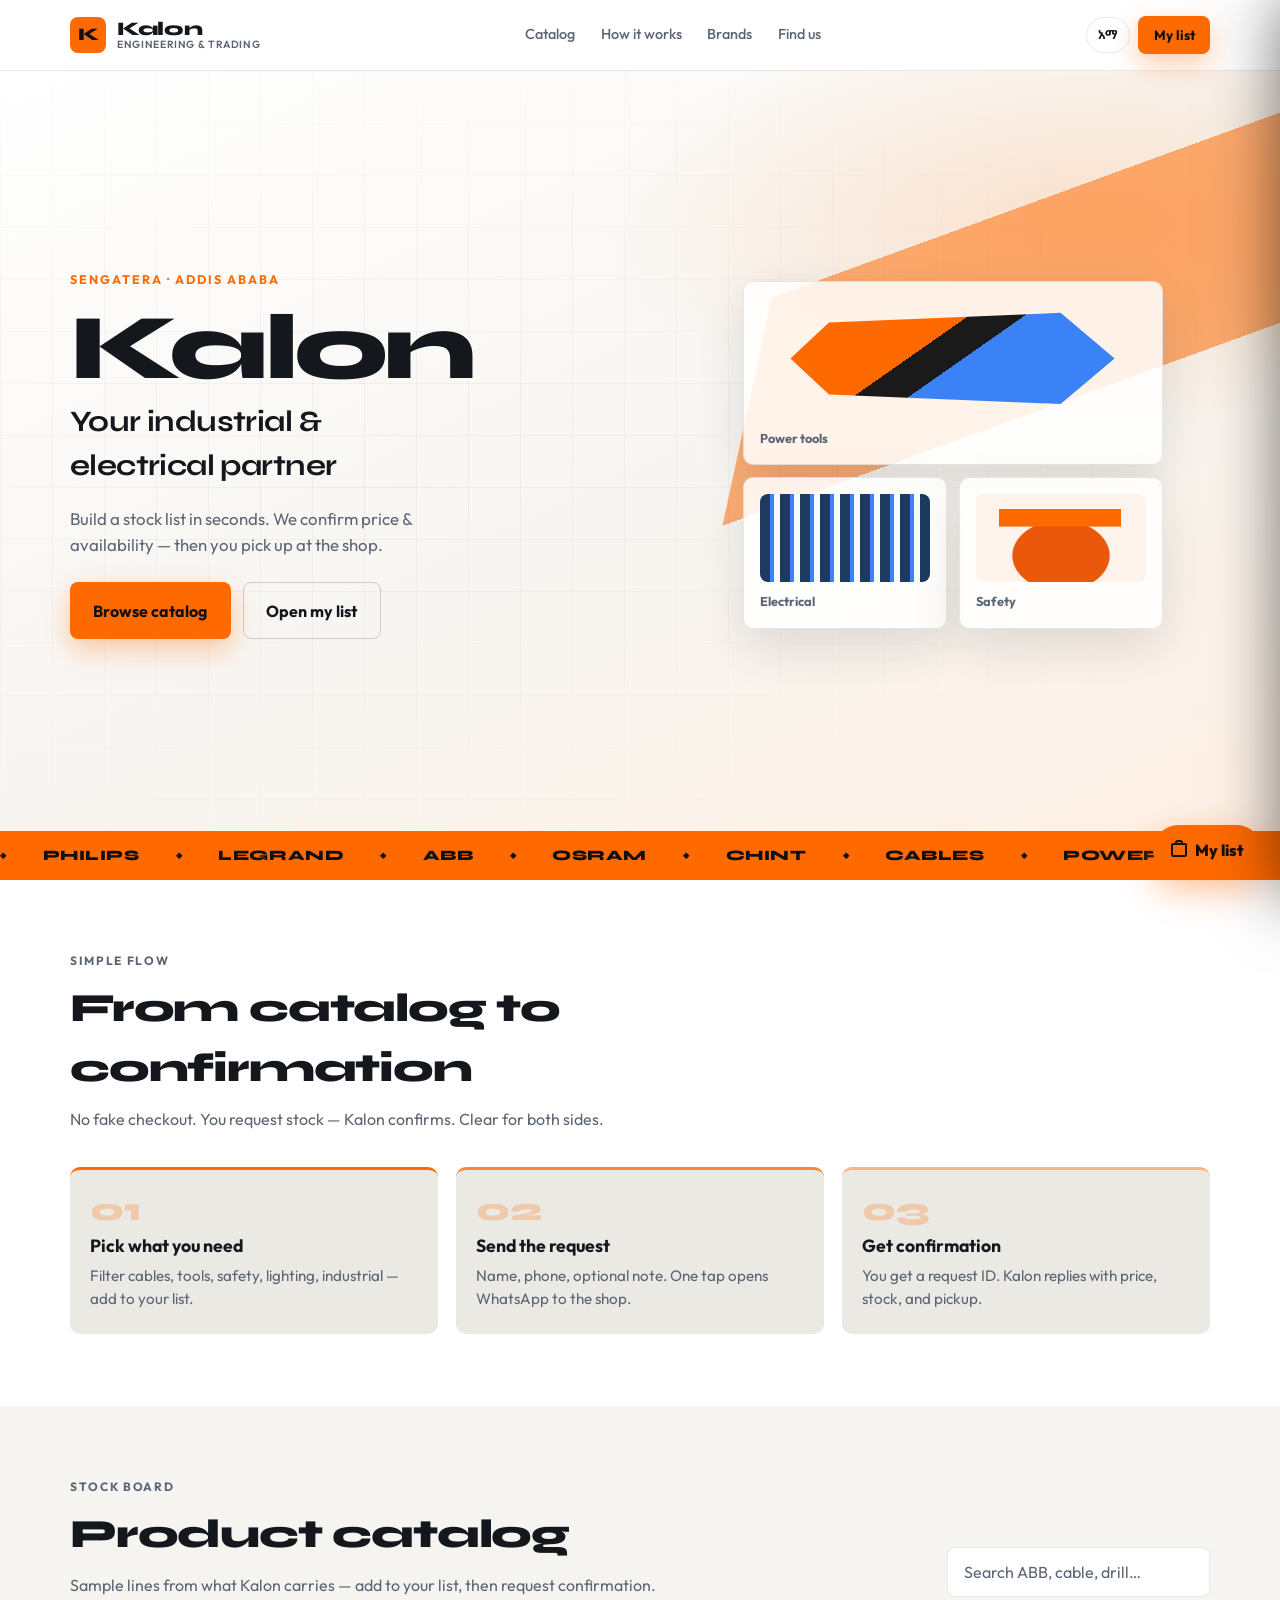
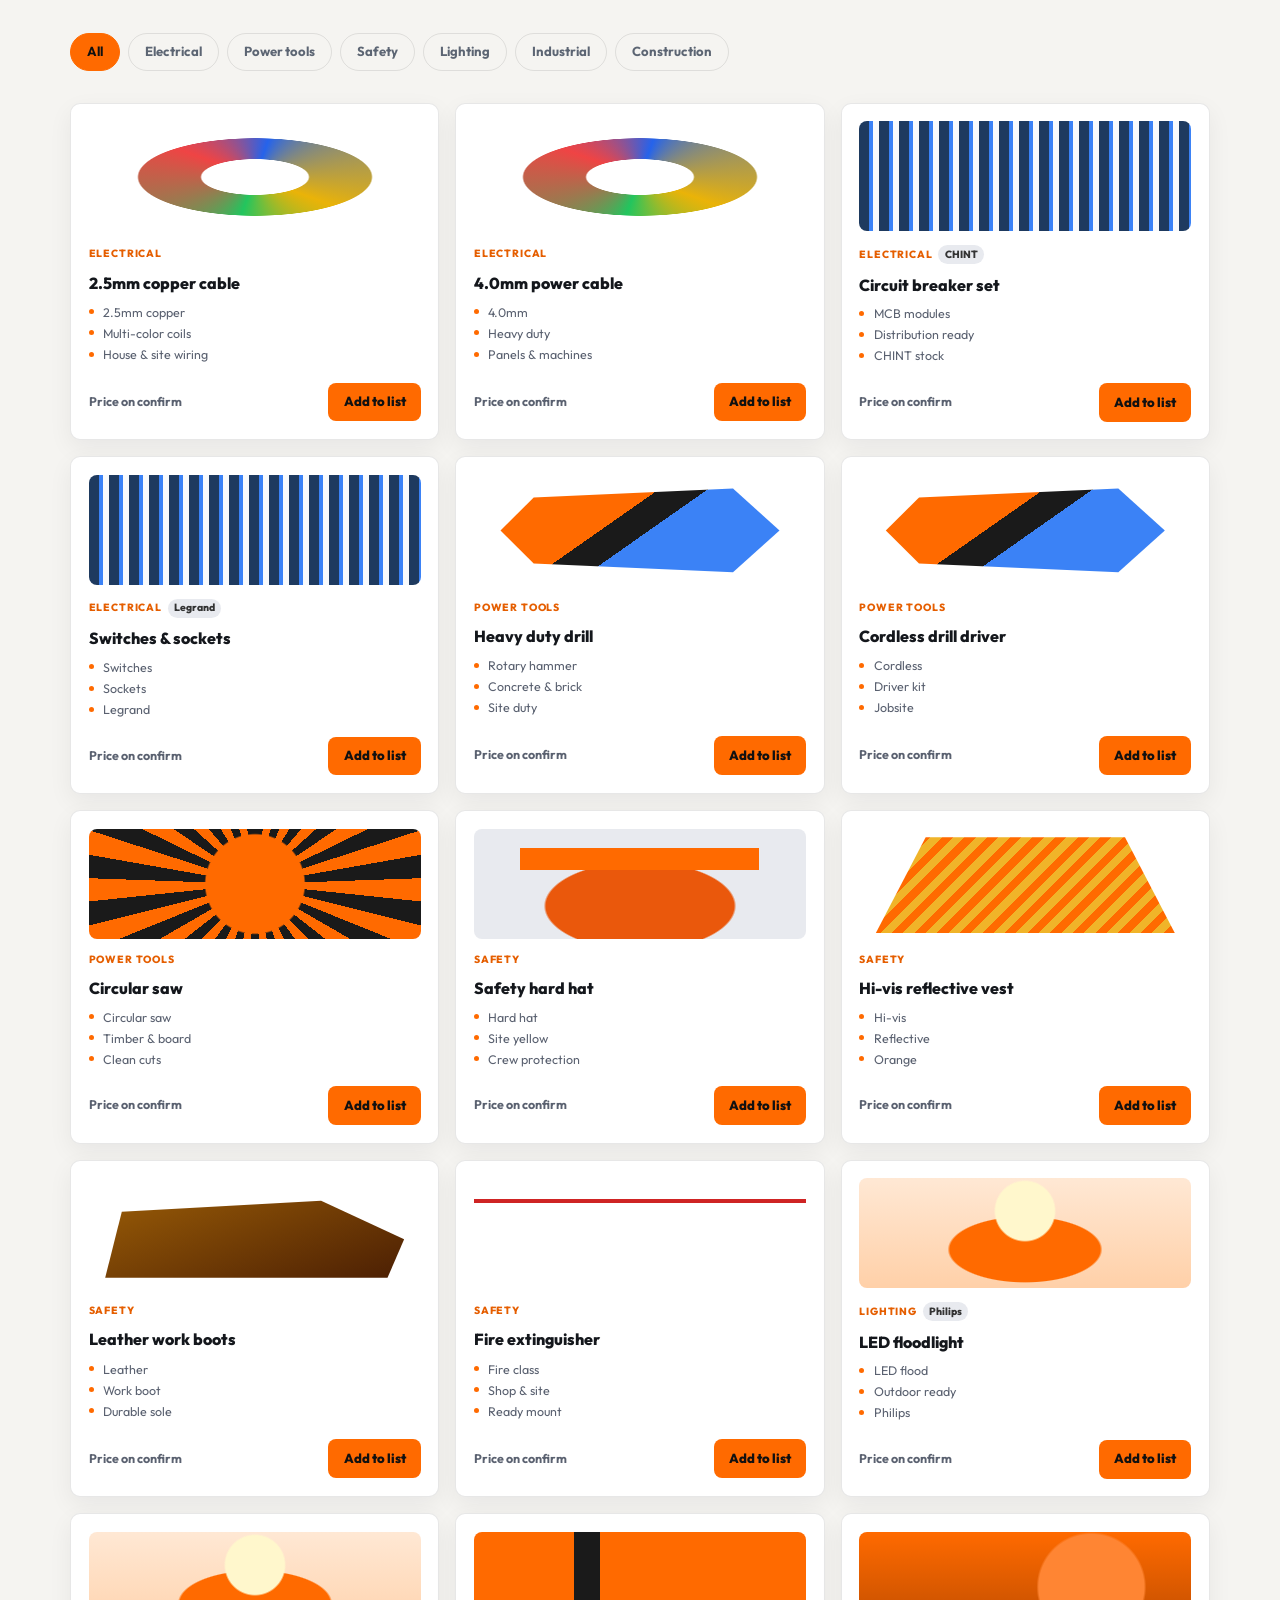
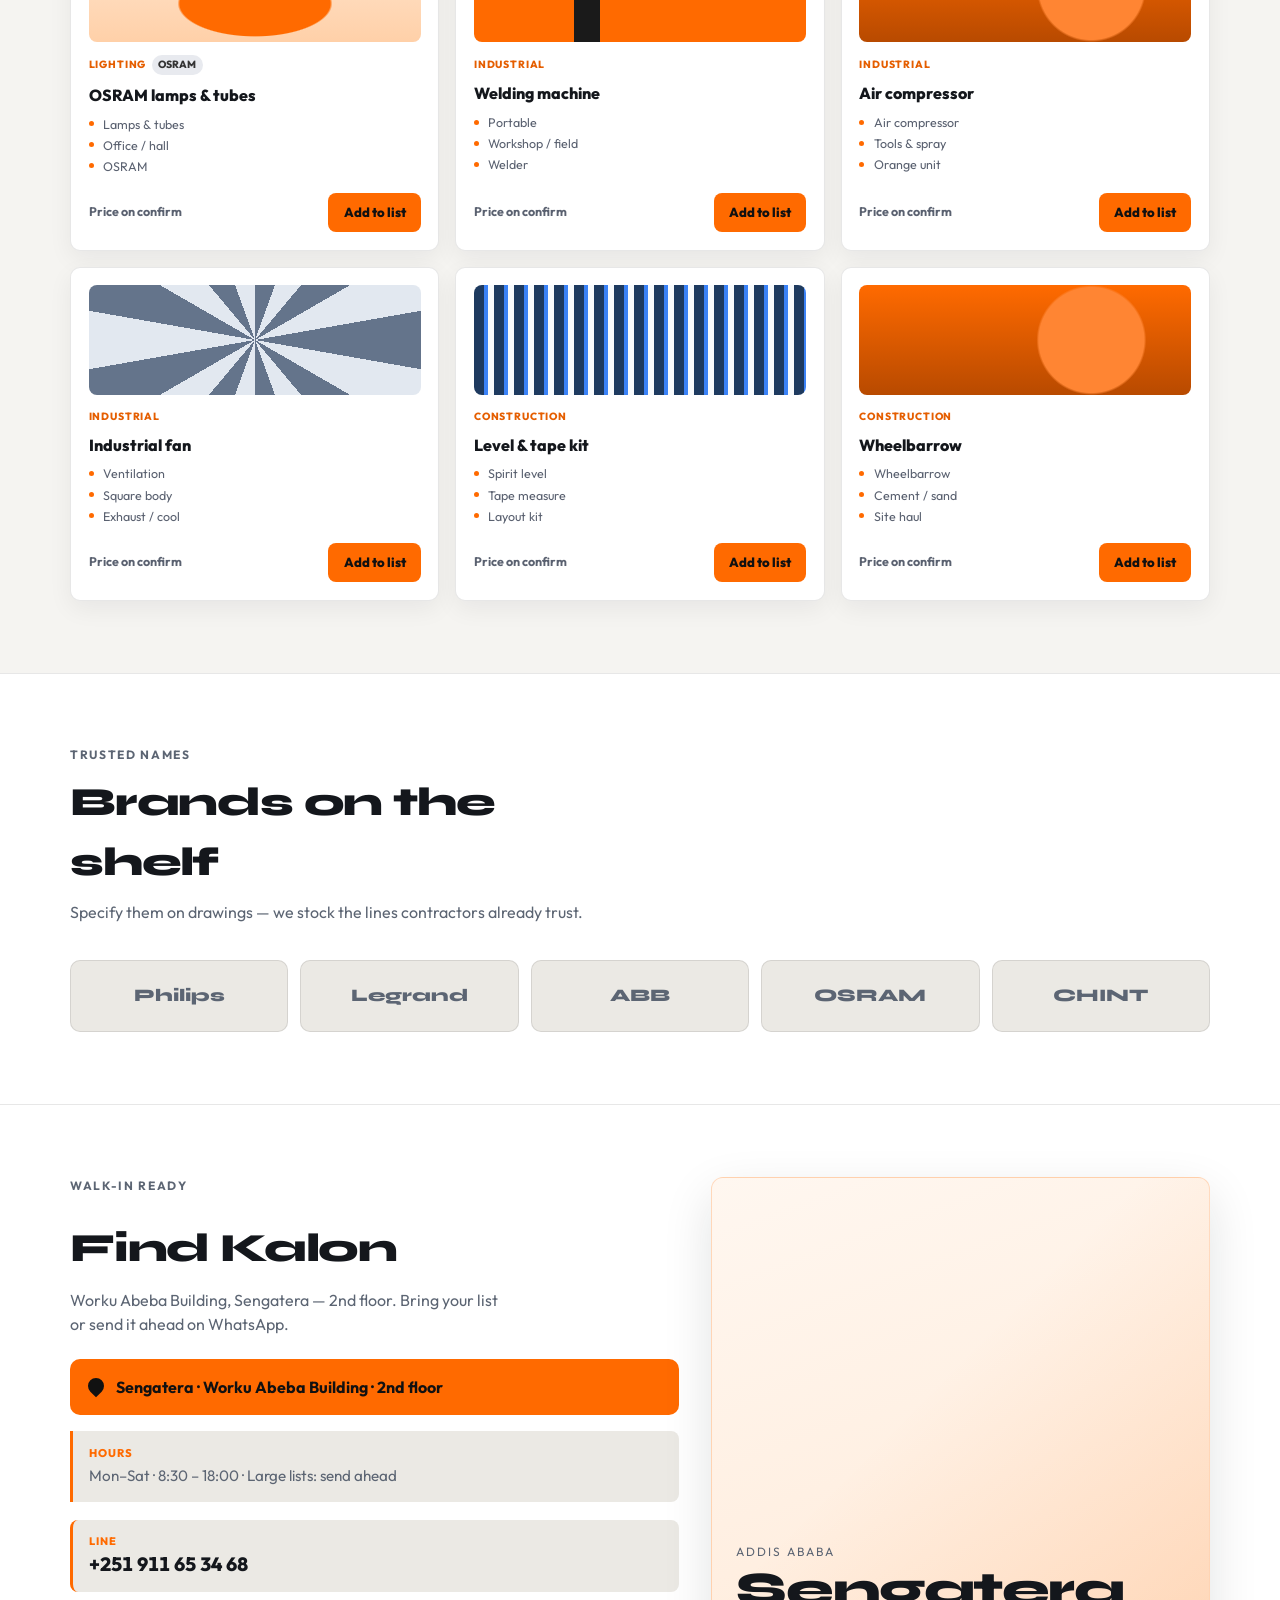
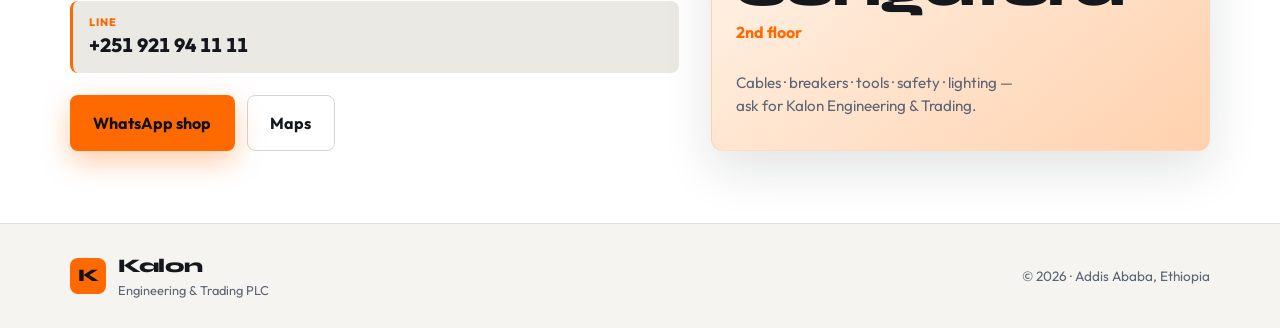
==== index.html @ 69e4e20e "first commit" ====
<!DOCTYPE html>
<html lang="en">
<head>
  <meta charset="UTF-8" />
  <meta name="viewport" content="width=device-width, initial-scale=1, viewport-fit=cover" />
  <title>Kalon — Industrial &amp; Electrical Partner · Addis Ababa</title>
  <meta name="description" content="Kalon Engineering & Trading PLC — request stock for cables, power tools, safety gear, lighting and industrial equipment. Sengatera, Addis Ababa." />
  <link rel="preconnect" href="https://fonts.googleapis.com" />
  <link rel="preconnect" href="https://fonts.gstatic.com" crossorigin />
  <link href="https://fonts.googleapis.com/css2?family=Noto+Sans+Ethiopic:wght@400;600;700&family=Outfit:wght@400;500;600;700;800&family=Syne:wght@700;800&display=swap" rel="stylesheet" />
  <link rel="stylesheet" href="css/styles.css" />
</head>
<body>
  <a class="skip" href="#main">Skip to content</a>

  <header class="site-header">
    <div class="shell header-inner">
      <a class="logo" href="#top">
        <span class="logo-mark">K</span>
        <span class="logo-text">
          <span class="logo-kalon" data-i18n="brandName">Kalon</span>
          <span class="logo-sub" data-i18n="logoSub">Engineering &amp; Trading</span>
        </span>
      </a>

      <nav class="nav-desktop" aria-label="Primary">
        <a href="#catalog" data-i18n="navCatalog">Catalog</a>
        <a href="#how" data-i18n="navHow">How it works</a>
        <a href="#brands" data-i18n="navBrands">Brands</a>
        <a href="#visit" data-i18n="navVisit">Find us</a>
      </nav>

      <div class="header-actions">
        <button type="button" class="lang-toggle" id="langToggle" aria-label="Switch language">
          <span data-lang-label>አማ</span>
        </button>
        <button type="button" class="btn btn-orange btn-sm" id="cartOpen" aria-controls="orderDrawer" aria-expanded="false">
          <span data-i18n="navList">My list</span>
          <span class="cart-badge" id="cartBadge" hidden>0</span>
        </button>
        <button type="button" class="menu-btn" id="menuBtn" aria-expanded="false" aria-controls="mobileNav" aria-label="Menu">
          <span></span><span></span>
        </button>
      </div>
    </div>

    <nav class="nav-mobile" id="mobileNav" hidden>
      <a href="#catalog" data-i18n="navCatalog">Catalog</a>
      <a href="#how" data-i18n="navHow">How it works</a>
      <a href="#brands" data-i18n="navBrands">Brands</a>
      <a href="#visit" data-i18n="navVisit">Find us</a>
      <button type="button" class="btn btn-orange" id="cartOpenMobile" data-i18n="navList">My list</button>
      <a class="btn btn-ghost" href="tel:+251911653468" data-i18n="navCall">Call shop</a>
    </nav>
  </header>

  <main id="main">
    <!-- HERO -->
    <section class="hero" id="top">
      <div class="hero-slash" aria-hidden="true"></div>
      <div class="hero-grid" aria-hidden="true"></div>

      <div class="shell hero-layout">
        <div class="hero-copy">
          <p class="hero-eyebrow" data-reveal data-i18n="heroEyebrow">Sengatera · Addis Ababa</p>
          <h1 class="hero-title" data-reveal>
            <span class="brand-kalon" data-i18n="brandName">Kalon</span>
            <span class="hero-line2" data-i18n="heroTag">Your industrial &amp; electrical partner</span>
          </h1>
          <p class="hero-sub" data-reveal data-i18n="heroLine">
            Build a stock list in seconds. We confirm price &amp; availability — then you pick up at the shop or we arrange delivery talk.
          </p>
          <div class="hero-cta" data-reveal>
            <a class="btn btn-orange btn-lg" href="#catalog" data-i18n="ctaShop">Browse catalog</a>
            <button type="button" class="btn btn-ghost btn-lg" id="heroListBtn" data-i18n="ctaList">Open my list</button>
          </div>
        </div>

        <div class="hero-stage" data-reveal aria-hidden="true">
          <div class="stage-card stage-a">
            <div class="stage-visual v-drill"></div>
            <span>Power tools</span>
          </div>
          <div class="stage-card stage-b">
            <div class="stage-visual v-breaker"></div>
            <span>Electrical</span>
          </div>
          <div class="stage-card stage-c">
            <div class="stage-visual v-hat"></div>
            <span>Safety</span>
          </div>
        </div>
      </div>
    </section>

    <div class="ticker" aria-hidden="true">
      <div class="ticker-track" id="tickerTrack"></div>
    </div>

    <!-- HOW -->
    <section class="section how" id="how">
      <div class="shell">
        <header class="section-head" data-reveal>
          <p class="section-kicker" data-i18n="howKicker">Simple flow</p>
          <h2 data-i18n="howTitle">From catalog to confirmation</h2>
          <p data-i18n="howSub">No fake checkout. You request stock — Kalon confirms. Clear for both sides.</p>
        </header>
        <ol class="how-steps">
          <li data-reveal style="--i:0">
            <span class="step-num">01</span>
            <h3 data-i18n="how1Title">Pick what you need</h3>
            <p data-i18n="how1Desc">Filter cables, tools, safety, lighting, industrial — add to your list.</p>
          </li>
          <li data-reveal style="--i:1">
            <span class="step-num">02</span>
            <h3 data-i18n="how2Title">Send the request</h3>
            <p data-i18n="how2Desc">Name, phone, optional note. One tap to WhatsApp the shop.</p>
          </li>
          <li data-reveal style="--i:2">
            <span class="step-num">03</span>
            <h3 data-i18n="how3Title">Get confirmation</h3>
            <p data-i18n="how3Desc">You get a request ID. Kalon replies with price, stock, and pickup.</p>
          </li>
        </ol>
      </div>
    </section>

    <!-- CATALOG -->
    <section class="section catalog" id="catalog">
      <div class="shell">
        <header class="section-head catalog-head" data-reveal>
          <div>
            <p class="section-kicker" data-i18n="catalogKicker">Stock board</p>
            <h2 data-i18n="catalogTitle">Product catalog</h2>
            <p data-i18n="catalogSub">Sample lines from what Kalon carries — add to your list, then request confirmation.</p>
          </div>
          <label class="search-wrap">
            <span class="visually-hidden" data-i18n="searchLabel">Search</span>
            <input type="search" id="productSearch" data-i18n-placeholder="searchPlaceholder" placeholder="Search ABB, cable, drill…" autocomplete="off" />
          </label>
        </header>

        <div class="filter-row" id="filterRow" data-reveal role="tablist" aria-label="Categories">
          <button type="button" class="filter is-active" data-filter="all" data-i18n="filterAll">All</button>
          <button type="button" class="filter" data-filter="electrical" data-i18n="catElectrical">Electrical</button>
          <button type="button" class="filter" data-filter="tools" data-i18n="catTools">Power tools</button>
          <button type="button" class="filter" data-filter="safety" data-i18n="catSafety">Safety</button>
          <button type="button" class="filter" data-filter="lighting" data-i18n="catLight">Lighting</button>
          <button type="button" class="filter" data-filter="industrial" data-i18n="catIndustrial">Industrial</button>
          <button type="button" class="filter" data-filter="construction" data-i18n="catBuild">Construction</button>
        </div>

        <div class="product-grid" id="productGrid"></div>
        <p class="catalog-empty" id="catalogEmpty" hidden data-i18n="catalogEmpty">Nothing matches — try another search.</p>
      </div>
    </section>

    <!-- BRANDS -->
    <section class="section brands" id="brands">
      <div class="shell">
        <header class="section-head" data-reveal>
          <p class="section-kicker" data-i18n="brandsKicker">Trusted names</p>
          <h2 data-i18n="brandsTitle">Brands on the shelf</h2>
          <p data-i18n="brandsSub">Specify them on drawings — we stock the lines contractors already trust.</p>
        </header>
        <ul class="brand-row" data-reveal>
          <li class="brand-mark"><span>Philips</span></li>
          <li class="brand-mark"><span>Legrand</span></li>
          <li class="brand-mark"><span>ABB</span></li>
          <li class="brand-mark"><span>OSRAM</span></li>
          <li class="brand-mark"><span>CHINT</span></li>
        </ul>
      </div>
    </section>

    <!-- VISIT -->
    <section class="section visit" id="visit">
      <div class="shell visit-grid">
        <div class="visit-copy" data-reveal>
          <p class="section-kicker" data-i18n="visitKicker">Walk-in ready</p>
          <h2 data-i18n="visitTitle">Find Kalon</h2>
          <p data-i18n="visitSub">Worku Abeba Building, Sengatera — 2nd floor. Bring your list or send it ahead on WhatsApp.</p>

          <address class="visit-address">
            <span class="pin" aria-hidden="true"></span>
            <span data-i18n="address">Sengatera · Worku Abeba Building · 2nd floor</span>
          </address>

          <div class="hours-block">
            <p class="hours-label" data-i18n="hoursLabel">Hours</p>
            <p data-i18n="hoursValue">Mon–Sat · 8:30 – 18:00 · Large lists: send ahead</p>
          </div>

          <ul class="phone-list">
            <li>
              <a href="tel:+251911653468">
                <span class="phone-label" data-i18n="phoneLabel">Line 1</span>
                <span class="phone-num">+251 911 65 34 68</span>
              </a>
            </li>
            <li>
              <a href="tel:+251921941111">
                <span class="phone-label" data-i18n="phoneLabel">Line 2</span>
                <span class="phone-num">+251 921 94 11 11</span>
              </a>
            </li>
          </ul>

          <div class="visit-cta">
            <a class="btn btn-orange btn-lg" href="https://wa.me/251911653468" target="_blank" rel="noopener noreferrer" data-i18n="ctaWa">WhatsApp shop</a>
            <a class="btn btn-ghost btn-lg" href="https://maps.google.com/?q=Sengatera+Worku+Abeba+Building+Addis+Ababa" target="_blank" rel="noopener noreferrer" data-i18n="ctaMap">Maps</a>
          </div>
        </div>

        <aside class="visit-panel" data-reveal>
          <p class="panel-city">Addis Ababa</p>
          <p class="panel-place" data-i18n="panelPlace">Sengatera</p>
          <p class="panel-floor" data-i18n="panelFloor">2nd floor</p>
          <p class="panel-note" data-i18n="panelNote">Cables · breakers · tools · safety · lighting — ask for Kalon Engineering &amp; Trading.</p>
        </aside>
      </div>
    </section>
  </main>

  <footer class="site-footer">
    <div class="shell footer-inner">
      <div class="footer-brand">
        <span class="logo-mark">K</span>
        <div>
          <span class="logo-kalon" data-i18n="brandName">Kalon</span>
          <p data-i18n="footerLegal">Engineering &amp; Trading PLC</p>
        </div>
      </div>
      <p class="footer-meta" data-i18n="footerMeta">© <span id="year"></span> · Addis Ababa, Ethiopia</p>
    </div>
  </footer>

  <!-- Floating list FAB -->
  <button type="button" class="fab" id="fab" aria-controls="orderDrawer">
    <span class="fab-icon" aria-hidden="true"></span>
    <span class="fab-label" data-i18n="fabLabel">My list</span>
    <span class="fab-badge" id="fabBadge" hidden>0</span>
  </button>

  <!-- Order drawer -->
  <div class="drawer-backdrop" id="drawerBackdrop" hidden></div>
  <aside class="order-drawer" id="orderDrawer" aria-hidden="true" aria-labelledby="orderTitle">
    <header class="drawer-head">
      <div>
        <p class="drawer-kicker" data-i18n="orderKicker">Stock request</p>
        <h2 id="orderTitle" data-i18n="orderTitle">Your list</h2>
      </div>
      <button type="button" class="drawer-close" id="cartClose" aria-label="Close">&times;</button>
    </header>

    <div class="drawer-body" id="drawerBody">
      <ul class="order-lines" id="orderLines"></ul>
      <p class="order-empty" id="orderEmpty" data-i18n="orderEmpty">List is empty — add items from the catalog.</p>

      <form class="order-form" id="orderForm" novalidate>
        <p class="form-lead" data-i18n="orderLead">We’ll confirm price &amp; stock. You get a request ID.</p>
        <label>
          <span data-i18n="formName">Your name</span>
          <input name="name" required autocomplete="name" data-i18n-placeholder="formNamePh" placeholder="Name / company" />
        </label>
        <label>
          <span data-i18n="formPhone">Phone</span>
          <input name="phone" type="tel" required autocomplete="tel" placeholder="+251 9…" />
        </label>
        <label>
          <span data-i18n="formNote">Note</span>
          <textarea name="note" rows="2" data-i18n-placeholder="formNotePh" placeholder="Pickup time, site name…"></textarea>
        </label>
        <button type="submit" class="btn btn-orange btn-lg btn-block" data-i18n="orderSubmit">Send request</button>
        <button type="button" class="btn btn-ghost btn-lg btn-block" id="orderCall" data-i18n="orderCall">Or call to confirm</button>
      </form>
    </div>

    <!-- Confirmation panel -->
    <div class="confirm-panel" id="confirmPanel" hidden>
      <div class="confirm-check" aria-hidden="true">✓</div>
      <h2 data-i18n="confirmTitle">Request sent</h2>
      <p class="confirm-id-label" data-i18n="confirmIdLabel">Your request ID</p>
      <p class="confirm-id" id="confirmId">K—</p>
      <p class="confirm-copy" data-i18n="confirmCopy">WhatsApp opened with your list. Kalon will reply with price, availability, and pickup.</p>
      <button type="button" class="btn btn-orange btn-lg btn-block" id="confirmClose" data-i18n="confirmDone">Done</button>
      <button type="button" class="btn btn-ghost btn-lg btn-block" id="confirmAgain" data-i18n="confirmAgain">Build another list</button>
    </div>
  </aside>

  <div class="sticky-bar" role="region" aria-label="Quick actions">
    <button type="button" id="stickyOrder"><span data-i18n="stickyList">My list</span> <span class="sticky-count" id="stickyCount"></span></button>
    <a href="https://wa.me/251911653468" target="_blank" rel="noopener noreferrer" data-i18n="stickyWa">WhatsApp</a>
    <a href="tel:+251911653468" data-i18n="stickyCall">Call</a>
  </div>

  <div class="toast" id="toast" hidden role="status"></div>

  <script src="js/main.js"></script>
</body>
</html>
---- css/styles.css ----
/* Kalon — light industrial pitch site
   White / warm light + safety orange */

:root {
  --bg: #ffffff;
  --bg-2: #f5f4f1;
  --bg-3: #ebe9e4;
  --panel: #ffffff;
  --ink: #14171c;
  --ink-soft: #5a6170;
  --white: #ffffff;
  --muted: #5c6573;
  --orange: #ff6a00;
  --orange-hot: #ff8533;
  --orange-deep: #e55e00;
  --line: rgba(20, 23, 28, 0.1);
  --shadow: 0 18px 50px rgba(20, 23, 28, 0.12);
  --radius: 10px;
  --header-h: 70px;
  --sticky-h: 60px;
  --font: "Outfit", "Noto Sans Ethiopic", system-ui, sans-serif;
  --display: "Syne", "Noto Sans Ethiopic", sans-serif;
  --ease: cubic-bezier(0.22, 1, 0.36, 1);
}

*, *::before, *::after { box-sizing: border-box; }

html {
  scroll-behavior: smooth;
  scroll-padding-top: calc(var(--header-h) + 16px);
}

body {
  margin: 0;
  font-family: var(--font);
  color: var(--ink);
  background: var(--bg);
  line-height: 1.5;
  -webkit-font-smoothing: antialiased;
}

body.menu-open,
body.drawer-open { overflow: hidden; }

a { color: inherit; text-decoration: none; }
ul, ol { list-style: none; margin: 0; padding: 0; }
h1, h2, h3, p { margin: 0; }
button, input, textarea { font: inherit; }

.visually-hidden {
  position: absolute; width: 1px; height: 1px; padding: 0; margin: -1px;
  overflow: hidden; clip: rect(0,0,0,0); border: 0;
}

.skip {
  position: absolute; left: -999px; top: 0; z-index: 200;
  background: var(--orange); color: #000; padding: 0.5rem 1rem;
}
.skip:focus { left: 0; }

.shell {
  width: min(1140px, calc(100% - 2rem));
  margin-inline: auto;
}

/* —— Header —— */
.site-header {
  position: sticky;
  top: 0;
  z-index: 50;
  background: rgba(255, 255, 255, 0.92);
  backdrop-filter: blur(16px);
  border-bottom: 1px solid var(--line);
}

.header-inner {
  display: flex;
  align-items: center;
  justify-content: space-between;
  gap: 1rem;
  min-height: var(--header-h);
}

.logo {
  display: flex;
  align-items: center;
  gap: 0.7rem;
}

.logo-mark {
  width: 36px;
  height: 36px;
  display: grid;
  place-items: center;
  background: var(--orange);
  color: #111;
  font-family: var(--display);
  font-weight: 800;
  font-size: 1.1rem;
  border-radius: 8px;
}

.logo-text { display: flex; flex-direction: column; line-height: 1.05; }

.logo-kalon {
  font-family: var(--display);
  font-weight: 800;
  font-size: 1.2rem;
  letter-spacing: -0.02em;
}

.logo-sub {
  font-size: 0.65rem;
  font-weight: 600;
  color: var(--muted);
  text-transform: uppercase;
  letter-spacing: 0.06em;
}

.nav-desktop { display: none; gap: 1.6rem; }

.nav-desktop a {
  font-size: 0.9rem;
  font-weight: 500;
  color: var(--muted);
  transition: color 0.2s;
}
.nav-desktop a:hover { color: var(--ink); }

.header-actions { display: flex; align-items: center; gap: 0.5rem; }

.lang-toggle {
  border: 1px solid var(--line);
  background: transparent;
  color: var(--ink);
  font-weight: 700;
  font-size: 0.78rem;
  padding: 0.45rem 0.7rem;
  border-radius: 999px;
  cursor: pointer;
}
.lang-toggle:hover { border-color: var(--orange); color: var(--orange); }

.menu-btn {
  display: flex; flex-direction: column; justify-content: center; gap: 6px;
  width: 42px; height: 42px; border: 0; background: transparent; cursor: pointer; padding: 10px;
}
.menu-btn span { display: block; height: 2px; background: var(--ink); transition: 0.3s var(--ease); }
.menu-btn[aria-expanded="true"] span:first-child { transform: translateY(4px) rotate(45deg); }
.menu-btn[aria-expanded="true"] span:last-child { transform: translateY(-4px) rotate(-45deg); }

.nav-mobile {
  display: flex; flex-direction: column; gap: 0.2rem;
  padding: 0.5rem 1rem 1.25rem; border-top: 1px solid var(--line);
  background: var(--bg-2); animation: dropIn 0.3s var(--ease);
}
.nav-mobile[hidden] { display: none; }
.nav-mobile a, .nav-mobile button {
  padding: 0.9rem 0.35rem; font-weight: 600; font-size: 1.05rem;
  border-bottom: 1px solid var(--line); text-align: left; width: 100%;
}
.nav-mobile .btn { margin-top: 0.6rem; border-bottom: 0; text-align: center; justify-content: center; }

@keyframes dropIn {
  from { opacity: 0; transform: translateY(-8px); }
  to { opacity: 1; transform: none; }
}

/* —— Buttons —— */
.btn {
  display: inline-flex; align-items: center; justify-content: center; gap: 0.4rem;
  font-weight: 700; border-radius: 8px; padding: 0.7rem 1.15rem;
  border: 1.5px solid transparent; cursor: pointer;
  transition: transform 0.25s var(--ease), background 0.2s, box-shadow 0.2s;
}
.btn:hover { transform: translateY(-2px); }
.btn-sm { padding: 0.5rem 0.9rem; font-size: 0.85rem; position: relative; }
#cartOpen { position: relative; }
.btn-lg { padding: 0.95rem 1.4rem; font-size: 1rem; }
.btn-block { width: 100%; }
.btn-orange {
  background: var(--orange); color: #111;
  box-shadow: 0 10px 28px rgba(255, 106, 0, 0.35);
}
.btn-orange:hover { background: var(--orange-hot); }
.btn-ghost {
  background: transparent; color: var(--ink);
  border-color: rgba(20, 23, 28, 0.18);
}
.btn-ghost:hover { border-color: var(--ink); background: rgba(20,23,28,0.04); }

.cart-badge, .fab-badge {
  position: absolute; top: -7px; right: -7px;
  min-width: 20px; height: 20px; padding: 0 5px;
  background: var(--ink); color: #fff;
  font-size: 0.7rem; font-weight: 800; border-radius: 999px;
  display: grid; place-items: center;
  border: 2px solid var(--orange);
}
.cart-badge[hidden], .fab-badge[hidden] { display: none; }
.btn-sm .cart-badge { position: absolute; }

/* —— Hero —— */
.hero {
  position: relative;
  overflow: hidden;
  padding: 4.5rem 0 4rem;
  background:
    radial-gradient(ellipse 70% 50% at 85% 20%, rgba(255, 106, 0, 0.16), transparent 55%),
    linear-gradient(155deg, #ffffff 0%, #f7f5f1 55%, #fff1e6 100%);
  min-height: min(88vh, 760px);
  display: flex; align-items: center;
}

.hero-slash {
  position: absolute;
  top: -10%; right: -5%;
  width: 55%; height: 120%;
  background: linear-gradient(160deg, transparent 30%, rgba(255, 106, 0, 0.55) 30% 48%, transparent 48%);
  opacity: 0.9;
  clip-path: polygon(28% 0, 100% 0, 100% 100%, 0% 100%);
  animation: slashIn 1.1s var(--ease) both;
}

@keyframes slashIn {
  from { opacity: 0; transform: translateX(40px); }
  to { opacity: 0.95; transform: none; }
}

.hero-grid {
  position: absolute; inset: 0;
  background-image:
    linear-gradient(rgba(20,23,28,0.05) 1px, transparent 1px),
    linear-gradient(90deg, rgba(20,23,28,0.05) 1px, transparent 1px);
  background-size: 52px 52px;
  mask-image: radial-gradient(ellipse 70% 60% at 30% 50%, #000, transparent);
  pointer-events: none;
}

.hero-layout {
  position: relative; z-index: 1;
  display: grid; gap: 2.5rem; align-items: center;
}

.hero-eyebrow {
  font-size: 0.78rem; font-weight: 700; letter-spacing: 0.16em;
  text-transform: uppercase; color: var(--orange); margin-bottom: 1rem;
}

.hero-title { margin-bottom: 1.1rem; }

.brand-kalon {
  display: block;
  font-family: var(--display);
  font-weight: 800;
  font-size: clamp(3.2rem, 11vw, 5.8rem);
  line-height: 0.92;
  letter-spacing: -0.04em;
}

.hero-line2 {
  display: block;
  margin-top: 0.55rem;
  font-family: var(--display);
  font-weight: 700;
  font-size: clamp(1.25rem, 3.5vw, 1.85rem);
  letter-spacing: -0.02em;
  color: var(--ink);
  max-width: 16ch;
}

.hero-sub {
  font-size: 1.05rem; color: var(--muted); max-width: 38ch; margin-bottom: 1.6rem;
}

.hero-cta { display: flex; flex-wrap: wrap; gap: 0.75rem; }

.hero-stage {
  display: grid;
  grid-template-columns: 1fr 1fr;
  gap: 0.75rem;
  max-width: 420px;
}

.stage-card {
  background: rgba(255, 255, 255, 0.85);
  border: 1px solid var(--line);
  border-radius: var(--radius);
  padding: 1rem;
  box-shadow: var(--shadow);
  display: grid; gap: 0.65rem;
  animation: floatY 7s ease-in-out infinite;
}
.stage-card span { font-size: 0.8rem; font-weight: 700; color: var(--muted); }
.stage-a { grid-column: 1 / -1; animation-delay: 0s; }
.stage-b { animation-delay: 0.4s; }
.stage-c { animation-delay: 0.8s; }

@keyframes floatY {
  0%, 100% { transform: translateY(0); }
  50% { transform: translateY(-10px); }
}

.stage-visual {
  height: 88px; border-radius: 8px;
}
.stage-a .stage-visual { height: 120px; }

.v-drill {
  background: linear-gradient(145deg, #ff6a00 0 42%, #1a1a1a 42% 52%, #3b82f6 52%);
  clip-path: polygon(18% 20%, 78% 12%, 92% 50%, 78% 88%, 18% 80%, 8% 50%);
}
.v-breaker {
  background: repeating-linear-gradient(90deg, #1e3a5f 0 10px, #3b82f6 10px 14px, #f8fafc 14px 20px);
}
.v-hat {
  background:
    linear-gradient(#ff6a00, #ff6a00) center 22% / 72% 20% no-repeat,
    radial-gradient(ellipse at 50% 70%, #ea580c 0 40%, transparent 41%),
    #fff4eb;
}
.v-cable {
  background: conic-gradient(from 20deg, #2563eb, #eab308, #22c55e, #ef4444, #2563eb);
  mask: radial-gradient(farthest-side, transparent 32%, #000 33% 70%, transparent 71%);
  -webkit-mask: radial-gradient(farthest-side, transparent 32%, #000 33% 70%, transparent 71%);
}
.v-saw {
  background: radial-gradient(circle at 50% 50%, #ff6a00 0 28%, transparent 29%),
    repeating-conic-gradient(from 0deg, #1a1a1a 0 8deg, #ff6a00 8deg 16deg);
  border-radius: 50%;
}
.v-vest {
  background: repeating-linear-gradient(-45deg, #ff6a00, #ff6a00 8px, #f0b429 8px 16px);
  clip-path: polygon(20% 8%, 80% 8%, 95% 95%, 5% 95%);
}
.v-light {
  background:
    radial-gradient(circle at 50% 30%, #fff7cc 0 16%, transparent 17%),
    radial-gradient(ellipse at 50% 65%, #ff6a00 0 32%, transparent 33%),
    linear-gradient(180deg, #ffe8d4, #ffd0a8);
  border-radius: 50% 50% 14% 14%;
}
.v-weld { background: linear-gradient(90deg, #ff6a00 0 30%, #1a1a1a 30% 38%, #ff6a00 38%); border-radius: 8px; }
.v-comp {
  background: radial-gradient(circle at 70% 50%, #ff8533 0 22%, transparent 23%), linear-gradient(180deg, #ff6a00, #b84a00);
  border-radius: 12px 12px 6px 6px;
}
.v-ext {
  background: linear-gradient(#fff 18%, transparent 18% 22%, #fff 22% 26%), linear-gradient(#dc2626, #991b1b);
  border-radius: 40% 40% 12% 12% / 20% 20% 12% 12%;
}
.v-boot {
  background: linear-gradient(160deg, #a16207, #451a03);
  clip-path: polygon(10% 30%, 70% 20%, 95% 55%, 90% 90%, 5% 90%);
}
.v-fan {
  background: repeating-conic-gradient(from 0deg, #64748b 0 20deg, #e2e8f0 20deg 40deg);
  border-radius: 8px;
}

/* Reveal */
[data-reveal] {
  opacity: 0; transform: translateY(22px);
  transition: opacity 0.7s var(--ease), transform 0.7s var(--ease);
  transition-delay: calc(var(--i, 0) * 70ms);
}
[data-reveal].is-in { opacity: 1; transform: none; }

/* Ticker */
.ticker {
  overflow: hidden;
  background: var(--orange);
  color: #111;
  padding: 0.85rem 0;
}
.ticker-track {
  display: flex; gap: 2.25rem; width: max-content;
  animation: ticker 28s linear infinite;
  font-family: var(--display); font-weight: 800; font-size: 0.9rem;
  letter-spacing: 0.04em; text-transform: uppercase;
}
.ticker-track span { white-space: nowrap; }
.ticker-track span::before {
  content: "◆"; margin-right: 2.25rem; font-size: 0.5rem; vertical-align: middle;
}
@keyframes ticker { to { transform: translateX(-50%); } }

/* Sections */
.section { padding: 4.5rem 0; }
.section-kicker {
  font-size: 0.75rem; font-weight: 700; letter-spacing: 0.14em;
  text-transform: uppercase; color: var(--orange); margin-bottom: 0.5rem;
}
.section-head { max-width: 36rem; margin-bottom: 2.25rem; }
.section-head h2 {
  font-family: var(--display); font-weight: 800;
  font-size: clamp(1.8rem, 4vw, 2.5rem); letter-spacing: -0.03em; margin-bottom: 0.55rem;
}
.section-head p { color: var(--muted); }

/* How */
.how { background: var(--white); }
.how-steps { display: grid; gap: 1rem; }
.how-steps li {
  padding: 1.5rem 1.25rem;
  background: var(--bg-3);
  border-radius: var(--radius);
  border-top: 3px solid var(--orange);
  position: relative;
}
.how-steps li:nth-child(2) { border-color: #ff8533; }
.how-steps li:nth-child(3) { border-color: #ffb380; }
.step-num {
  font-family: var(--display); font-weight: 800; font-size: 2rem;
  color: rgba(255, 106, 0, 0.25); line-height: 1; display: block; margin-bottom: 0.45rem;
}
.how-steps h3 { font-size: 1.1rem; margin-bottom: 0.35rem; }
.how-steps p { color: var(--muted); font-size: 0.95rem; }

/* Catalog */
.catalog {
  background: var(--bg-2);
}
.catalog-head {
  display: flex; flex-direction: column; gap: 1.25rem; max-width: none;
}
.search-wrap input {
  width: 100%; max-width: 340px;
  padding: 0.75rem 1rem; border-radius: 8px;
  border: 1.5px solid var(--line); background: var(--white); color: var(--ink); outline: none;
}
.search-wrap input:focus { border-color: var(--orange); }
.search-wrap input::placeholder { color: var(--muted); }

.filter-row {
  display: flex; gap: 0.5rem; overflow-x: auto; padding-bottom: 0.5rem;
  margin-bottom: 1.5rem; scrollbar-width: thin;
}
.filter {
  flex: 0 0 auto; font-weight: 700; font-size: 0.82rem;
  padding: 0.5rem 1rem; border-radius: 999px; cursor: pointer;
  border: 1.5px solid var(--line); background: transparent; color: var(--muted);
  transition: 0.25s;
}
.filter:hover { color: var(--ink); border-color: rgba(20,23,28,0.25); }
.filter.is-active {
  background: var(--orange); border-color: var(--orange); color: #111;
}

.product-grid {
  display: grid; grid-template-columns: 1fr; gap: 1rem;
}

.product {
  background: var(--panel);
  color: var(--ink);
  border-radius: var(--radius);
  padding: 1.1rem;
  display: grid;
  grid-template-columns: 80px 1fr;
  gap: 0.65rem 1rem;
  border: 1px solid var(--line);
  box-shadow: 0 8px 24px rgba(20,23,28,0.06);
  transition: transform 0.35s var(--ease), box-shadow 0.35s;
  animation: productIn 0.45s var(--ease) both;
}
.product:hover {
  transform: translateY(-5px);
  box-shadow: var(--shadow);
}
@keyframes productIn {
  from { opacity: 0; transform: translateY(12px); }
  to { opacity: 1; transform: none; }
}

.product-visual {
  width: 80px; height: 80px; border-radius: 8px;
  grid-row: 1 / span 4; align-self: center;
  background-color: #e8eaef;
}

.product-meta { display: flex; flex-wrap: wrap; gap: 0.35rem; align-items: center; }
.product-cat {
  font-size: 0.65rem; font-weight: 800; text-transform: uppercase;
  letter-spacing: 0.08em; color: var(--orange-deep);
}
.product-brand {
  font-size: 0.65rem; font-weight: 800; padding: 0.12rem 0.4rem;
  background: #e8eaef; border-radius: 999px; color: #333;
}
.product h3 { font-size: 1rem; font-weight: 800; line-height: 1.25; color: var(--ink); }
.product-desc { font-size: 0.82rem; color: var(--ink-soft); grid-column: 2; }
.product-specs {
  grid-column: 2; margin: 0; padding: 0;
  font-size: 0.78rem; color: var(--ink-soft);
}
.product-specs li {
  position: relative; padding-left: 0.9rem; margin-bottom: 0.15rem;
}
.product-specs li::before {
  content: ""; position: absolute; left: 0; top: 0.45em;
  width: 5px; height: 5px; border-radius: 50%; background: var(--orange);
}

.product-foot {
  grid-column: 2; display: flex; align-items: center; justify-content: space-between;
  gap: 0.5rem; margin-top: 0.25rem;
}
.product-price {
  font-size: 0.78rem; font-weight: 700; color: var(--ink-soft);
}
.product-add {
  font-weight: 800; font-size: 0.82rem; border: 0;
  background: var(--orange); color: #111;
  padding: 0.6rem 0.95rem; border-radius: 8px; cursor: pointer;
  transition: 0.2s;
}
.product-add:hover { background: var(--orange-hot); transform: scale(1.03); }
.product-add.is-added { background: var(--ink); color: #fff; }

.catalog-empty { text-align: center; padding: 2rem; color: var(--muted); }

/* Brands */
.brands { background: var(--white); border-block: 1px solid var(--line); }
.brand-row { display: flex; flex-wrap: wrap; gap: 0.75rem; }
.brand-mark {
  flex: 1 1 130px; min-height: 72px; display: grid; place-items: center;
  background: var(--bg-3); border-radius: var(--radius);
  border: 1px solid var(--line); transition: 0.3s;
}
.brand-mark span {
  font-family: var(--display); font-weight: 800; font-size: 1.1rem; color: var(--muted);
}
.brand-mark:hover { border-color: var(--orange); }
.brand-mark:hover span { color: var(--ink); }

/* Visit */
.visit { padding-bottom: calc(4.5rem + var(--sticky-h)); }
.visit-grid { display: grid; gap: 2rem; }
.visit-copy h2 {
  font-family: var(--display); font-weight: 800;
  font-size: clamp(1.8rem, 4vw, 2.5rem); letter-spacing: -0.03em; margin-bottom: 0.65rem;
}
.visit-copy > p { color: var(--muted); max-width: 40ch; margin-bottom: 1.4rem; }

.visit-address {
  display: flex; gap: 0.75rem; align-items: flex-start;
  font-style: normal; font-weight: 700;
  background: var(--orange); color: #111;
  padding: 1rem 1.15rem; border-radius: var(--radius); margin-bottom: 1rem;
}
.pin {
  flex-shrink: 0; width: 16px; height: 16px; margin-top: 3px;
  background: #111; border-radius: 50% 50% 50% 0; transform: rotate(-45deg);
}

.hours-block {
  background: var(--bg-3); padding: 0.9rem 1rem;
  border-left: 3px solid var(--orange); margin-bottom: 1.1rem; border-radius: 0 8px 8px 0;
}
.hours-label {
  font-size: 0.7rem; font-weight: 800; text-transform: uppercase;
  letter-spacing: 0.1em; color: var(--orange); margin-bottom: 0.2rem;
}
.hours-block p:last-child { color: var(--muted); font-size: 0.95rem; }

.phone-list { display: grid; gap: 0.55rem; margin-bottom: 1.35rem; }
.phone-list a {
  display: flex; flex-direction: column;
  padding: 0.85rem 1rem; background: var(--bg-3);
  border-radius: 8px; border-left: 3px solid var(--orange); transition: 0.25s;
}
.phone-list a:hover { transform: translateX(4px); background: #e4e1db; }
.phone-label {
  font-size: 0.68rem; text-transform: uppercase; letter-spacing: 0.1em;
  color: var(--orange); font-weight: 800;
}
.phone-num { font-size: 1.2rem; font-weight: 800; font-variant-numeric: tabular-nums; }

.visit-cta { display: flex; flex-wrap: wrap; gap: 0.75rem; }

.visit-panel {
  background: linear-gradient(160deg, #fff7f0, #ffe8d4);
  border: 1px solid rgba(255, 106, 0, 0.2);
  border-radius: 12px; padding: 2rem 1.5rem; min-height: 280px;
  display: flex; flex-direction: column; justify-content: flex-end;
  position: relative; overflow: hidden;
  box-shadow: var(--shadow);
  color: var(--ink);
}
.visit-panel::before {
  content: ""; position: absolute; inset: 0;
  background: linear-gradient(135deg, transparent 40%, rgba(255,106,0,0.18));
}
.panel-city, .panel-place, .panel-floor, .panel-note { position: relative; }
.panel-city {
  font-size: 0.75rem; letter-spacing: 0.16em; text-transform: uppercase; color: var(--muted);
}
.panel-place {
  font-family: var(--display); font-weight: 800;
  font-size: clamp(2.2rem, 6vw, 3rem); letter-spacing: -0.03em; line-height: 1; margin-top: 0.3rem;
}
.panel-floor { margin-top: 0.4rem; font-weight: 700; color: var(--orange); }
.panel-note { margin-top: 1.75rem; color: var(--muted); font-size: 0.95rem; max-width: 28ch; }

/* Footer */
.site-footer {
  background: var(--bg-2); border-top: 1px solid var(--line);
  padding: 1.75rem 0 calc(1.75rem + var(--sticky-h));
}
.footer-inner { display: flex; flex-direction: column; gap: 0.75rem; }
.footer-brand { display: flex; align-items: center; gap: 0.75rem; }
.footer-brand .logo-kalon { display: block; }
.footer-brand p { font-size: 0.8rem; color: var(--muted); }
.footer-meta { font-size: 0.85rem; color: var(--muted); }

/* FAB */
.fab {
  position: fixed; right: 1.1rem; bottom: calc(var(--sticky-h) + 1rem);
  z-index: 55; display: none; align-items: center; gap: 0.5rem;
  background: var(--orange); color: #111; border: 0;
  padding: 0.85rem 1.15rem; border-radius: 999px; cursor: pointer;
  font-weight: 800; box-shadow: 0 12px 36px rgba(255, 106, 0, 0.45);
  transition: transform 0.25s var(--ease);
}
.fab:hover { transform: scale(1.04); }
.fab-icon {
  width: 16px; height: 14px; border: 2px solid #111; border-radius: 2px; position: relative;
}
.fab-icon::after {
  content: ""; position: absolute; top: -5px; left: 2px; right: 2px; height: 5px;
  border: 2px solid #111; border-bottom: 0; border-radius: 3px 3px 0 0;
}
.fab-badge { position: absolute; top: -4px; right: 8px; }

/* Drawer */
.drawer-backdrop {
  position: fixed; inset: 0; z-index: 80;
  background: rgba(0, 0, 0, 0.65); backdrop-filter: blur(4px);
}
.drawer-backdrop[hidden] { display: none; }

.order-drawer {
  position: fixed; top: 0; right: 0; z-index: 90;
  width: min(420px, 100%); height: 100%;
  background: var(--bg-2); display: flex; flex-direction: column;
  transform: translateX(105%); transition: transform 0.4s var(--ease);
  box-shadow: -24px 0 60px rgba(0,0,0,0.5);
}
.order-drawer.is-open { transform: none; }

.drawer-head {
  display: flex; align-items: flex-start; justify-content: space-between;
  padding: 1.25rem 1.25rem 1rem;
  background: var(--white); border-bottom: 1px solid var(--line);
}
.drawer-kicker {
  font-size: 0.7rem; font-weight: 800; letter-spacing: 0.12em;
  text-transform: uppercase; color: var(--orange); margin-bottom: 0.2rem;
}
.drawer-head h2 { font-family: var(--display); font-size: 1.35rem; font-weight: 800; }
.drawer-close {
  border: 0; background: transparent; color: var(--muted);
  font-size: 1.75rem; cursor: pointer; line-height: 1; padding: 0.2rem 0.4rem;
}
.drawer-close:hover { color: var(--ink); }

.drawer-body {
  flex: 1; overflow-y: auto; padding: 1.25rem;
  display: flex; flex-direction: column; gap: 1rem;
  padding-bottom: calc(1.25rem + var(--sticky-h));
}

.order-lines { display: grid; gap: 0.55rem; }
.order-line {
  display: grid; grid-template-columns: 1fr auto; gap: 0.25rem 0.75rem;
  padding: 0.85rem; background: var(--bg-3); border-radius: 8px; align-items: center;
}
.order-line-name { font-weight: 700; font-size: 0.95rem; }
.order-line-meta { font-size: 0.78rem; color: var(--muted); grid-column: 1; }
.qty-controls {
  display: inline-flex; align-items: center; gap: 0.35rem;
  grid-row: 1 / span 2; grid-column: 2;
}
.qty-controls button {
  width: 30px; height: 30px; border: 0; background: var(--bg-3);
  color: var(--ink); border-radius: 6px; font-weight: 800; cursor: pointer;
}
.qty-controls button:hover { background: var(--orange); color: #111; }
.qty-controls span { min-width: 1.2rem; text-align: center; font-weight: 800; }

.order-empty { color: var(--muted); font-size: 0.95rem; }
.order-empty[hidden], .order-form[hidden], .confirm-panel[hidden], #drawerBody[hidden] { display: none; }

.form-lead { font-size: 0.9rem; color: var(--muted); margin-bottom: 0.25rem; }
.order-form { display: grid; gap: 0.8rem; }
.order-form label {
  display: grid; gap: 0.35rem;
  font-size: 0.72rem; font-weight: 800; letter-spacing: 0.06em; text-transform: uppercase; color: var(--muted);
}
.order-form input, .order-form textarea {
  font-size: 1rem; font-weight: 500; letter-spacing: normal; text-transform: none;
  padding: 0.75rem 0.9rem; border-radius: 8px;
  border: 1.5px solid var(--line); background: var(--white); color: var(--ink); outline: none; width: 100%;
}
.order-form input:focus, .order-form textarea:focus { border-color: var(--orange); }

/* Confirm */
.confirm-panel {
  flex: 1; display: flex; flex-direction: column; align-items: center;
  justify-content: center; text-align: center; padding: 2rem 1.5rem; gap: 0.5rem;
}
.confirm-check {
  width: 64px; height: 64px; border-radius: 50%;
  background: var(--orange); color: #111;
  display: grid; place-items: center;
  font-size: 1.75rem; font-weight: 800; margin-bottom: 0.75rem;
  animation: badgePop 0.45s var(--ease);
}
@keyframes badgePop {
  from { transform: scale(0.4); opacity: 0; }
  to { transform: scale(1); opacity: 1; }
}
.confirm-panel h2 {
  font-family: var(--display); font-size: 1.75rem; font-weight: 800; margin-bottom: 0.5rem;
}
.confirm-id-label {
  font-size: 0.72rem; font-weight: 800; letter-spacing: 0.12em;
  text-transform: uppercase; color: var(--muted);
}
.confirm-id {
  font-family: var(--display); font-size: 2rem; font-weight: 800;
  color: var(--orange); letter-spacing: 0.04em; margin-bottom: 0.75rem;
}
.confirm-copy { color: var(--muted); max-width: 28ch; margin-bottom: 1.5rem; }
.confirm-panel .btn { max-width: 280px; }

/* Sticky + toast */
.sticky-bar {
  position: fixed; bottom: 0; left: 0; right: 0; z-index: 60;
  display: grid; grid-template-columns: 1.2fr 1fr 0.85fr;
  min-height: var(--sticky-h);
  padding-bottom: env(safe-area-inset-bottom);
  background: var(--white); box-shadow: 0 -8px 30px rgba(20,23,28,0.12);
}
.sticky-bar a, .sticky-bar button {
  display: grid; place-items: center;
  font-family: var(--font); font-weight: 800; font-size: 0.75rem;
  letter-spacing: 0.04em; text-transform: uppercase;
  border: 0; cursor: pointer; color: #111; background: var(--orange); padding: 0.85rem 0.3rem;
}
.sticky-bar a:nth-child(2) { background: #128c7e; color: #fff; }
.sticky-bar a:nth-child(3) { background: var(--ink); color: var(--white); }

.toast {
  position: fixed; left: 50%; bottom: calc(var(--sticky-h) + 1rem);
  transform: translateX(-50%) translateY(12px); z-index: 100;
  background: var(--orange); color: #111; padding: 0.85rem 1.25rem;
  border-radius: 999px; font-weight: 800; font-size: 0.9rem;
  box-shadow: 0 12px 40px rgba(0,0,0,0.4);
  opacity: 0; transition: 0.3s var(--ease); pointer-events: none;
  max-width: calc(100% - 2rem); text-align: center;
}
.toast.is-show { opacity: 1; transform: translateX(-50%) translateY(0); }
.toast[hidden] { display: none; }

/* Responsive */
@media (min-width: 720px) {
  .how-steps { grid-template-columns: repeat(3, 1fr); gap: 1.15rem; }
  .product-grid { grid-template-columns: repeat(2, 1fr); }
  .catalog-head { flex-direction: row; align-items: flex-end; justify-content: space-between; }
  .visit-grid { grid-template-columns: 1.1fr 0.9fr; align-items: stretch; }
  .footer-inner { flex-direction: row; justify-content: space-between; align-items: center; }
  .hero-layout { grid-template-columns: 1.15fr 0.85fr; }
}

@media (min-width: 900px) {
  .nav-desktop { display: flex; }
  .menu-btn { display: none; }
  .nav-mobile { display: none !important; }
  .product-grid { grid-template-columns: repeat(3, 1fr); }
  .product { grid-template-columns: 1fr; }
  .product-visual {
    grid-row: auto; width: 100%; height: 110px; margin-bottom: 0.2rem;
  }
  .product-desc, .product-specs, .product-foot { grid-column: 1; }
  .sticky-bar { display: none; }
  .fab { display: inline-flex; bottom: 1.5rem; }
  .site-footer, .visit { padding-bottom: 4.5rem; }
  .site-footer { padding-bottom: 1.75rem; }
  .drawer-body { padding-bottom: 1.25rem; }
  .toast { bottom: 1.5rem; }
}

/* Amharic */
html[lang="am"] body,
html[lang="am"] .btn,
html[lang="am"] .lang-toggle,
html[lang="am"] .filter,
html[lang="am"] .product-add {
  font-family: "Noto Sans Ethiopic", "Outfit", sans-serif;
}
html[lang="am"] .brand-kalon,
html[lang="am"] .logo-kalon,
html[lang="am"] .section-head h2,
html[lang="am"] .visit-copy h2,
html[lang="am"] .panel-place,
html[lang="am"] .confirm-id,
html[lang="am"] .drawer-head h2 {
  font-family: "Noto Sans Ethiopic", "Syne", sans-serif;
}
html[lang="am"] .brand-kalon { font-size: clamp(2.8rem, 10vw, 5rem); }
html[lang="am"] .hero-eyebrow,
html[lang="am"] .logo-sub,
html[lang="am"] .section-kicker,
html[lang="am"] .phone-label {
  letter-spacing: 0.02em; text-transform: none;
}

@media (prefers-reduced-motion: reduce) {
  *, *::before, *::after { animation: none !important; transition: none !important; }
  [data-reveal] { opacity: 1; transform: none; }
}
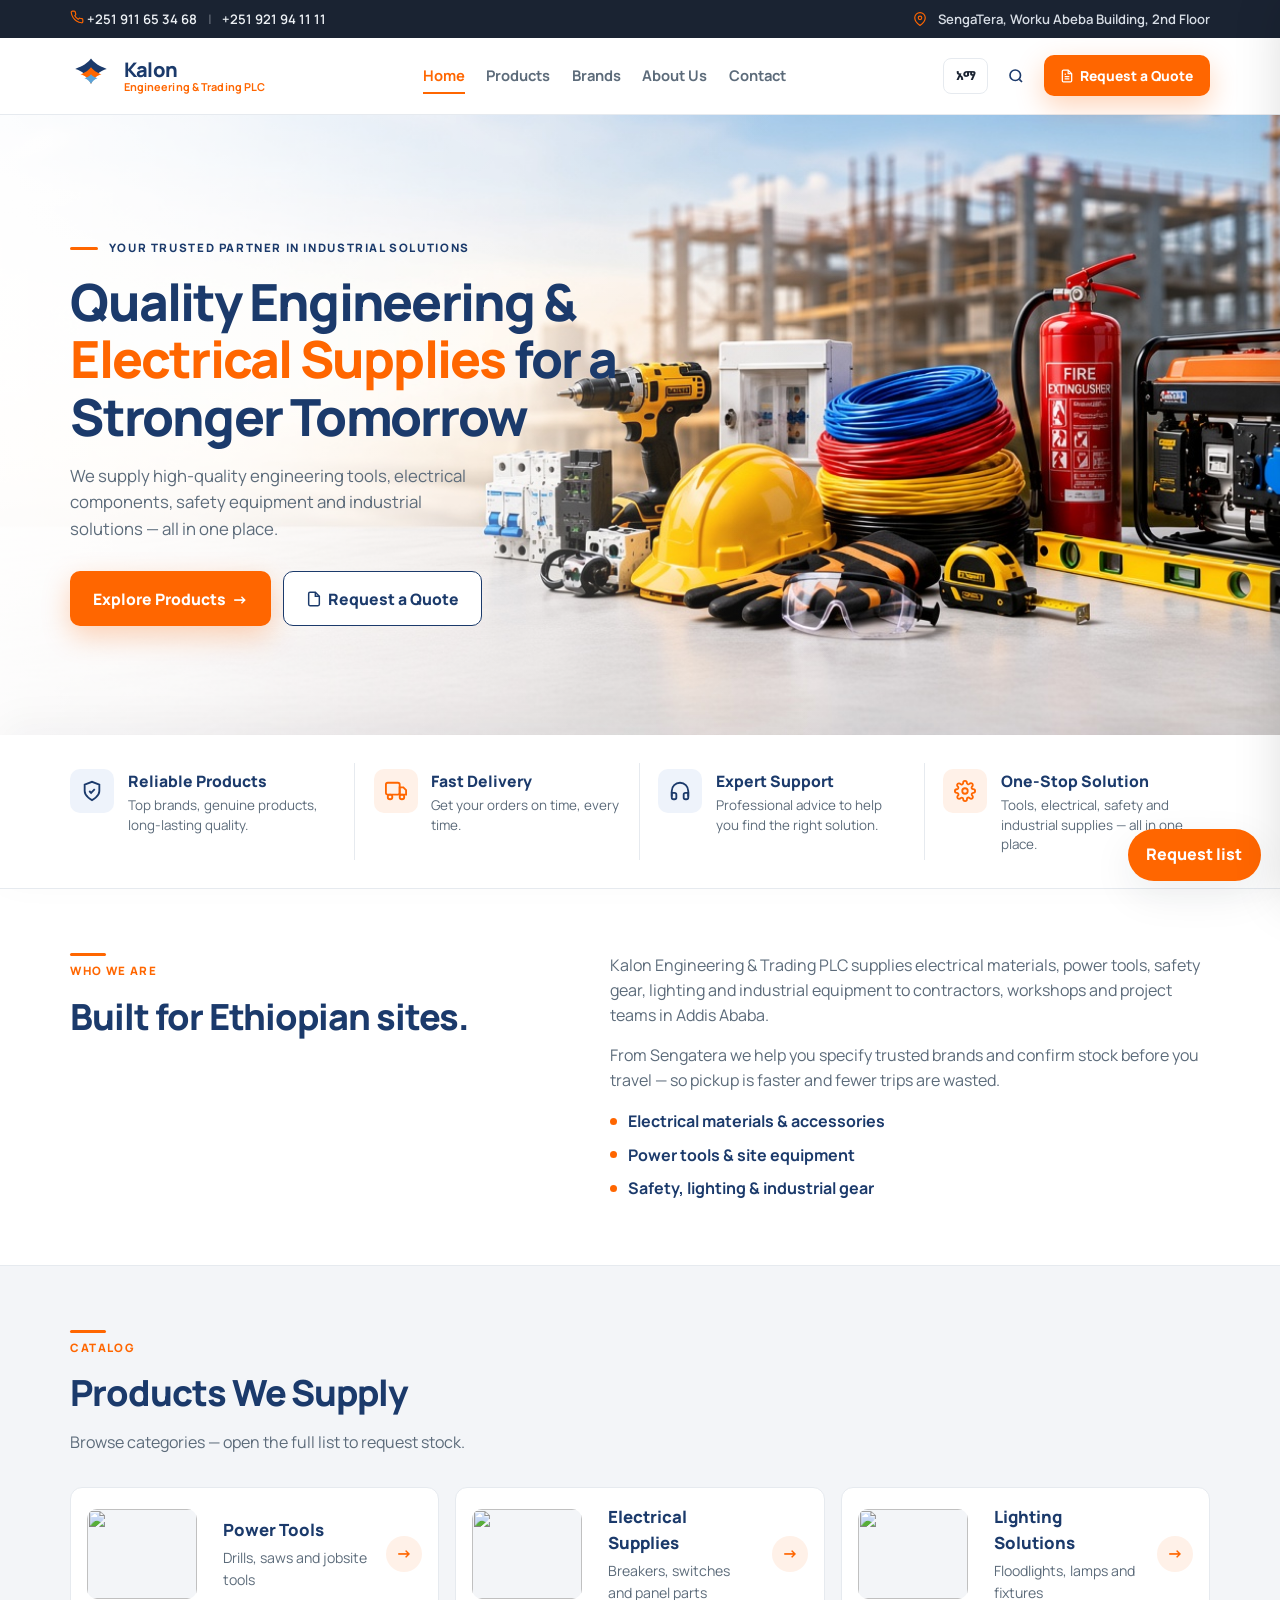
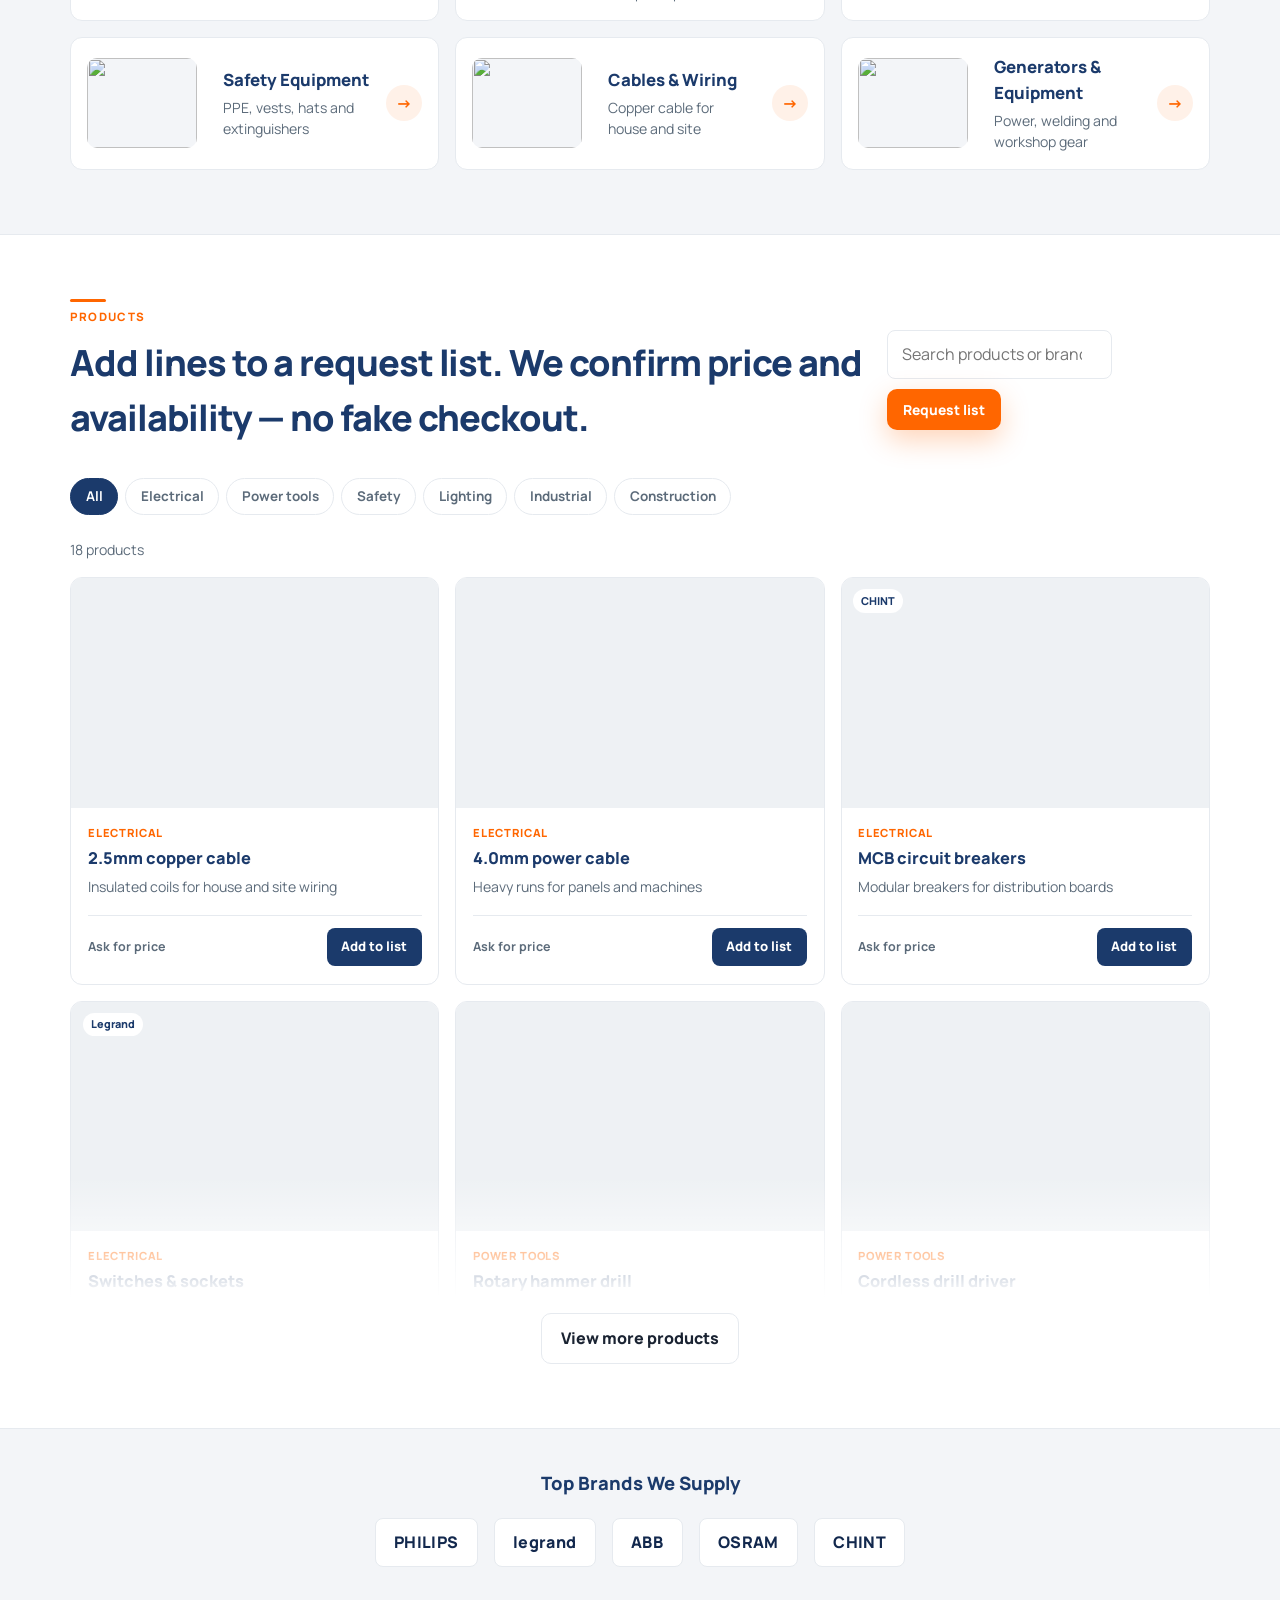
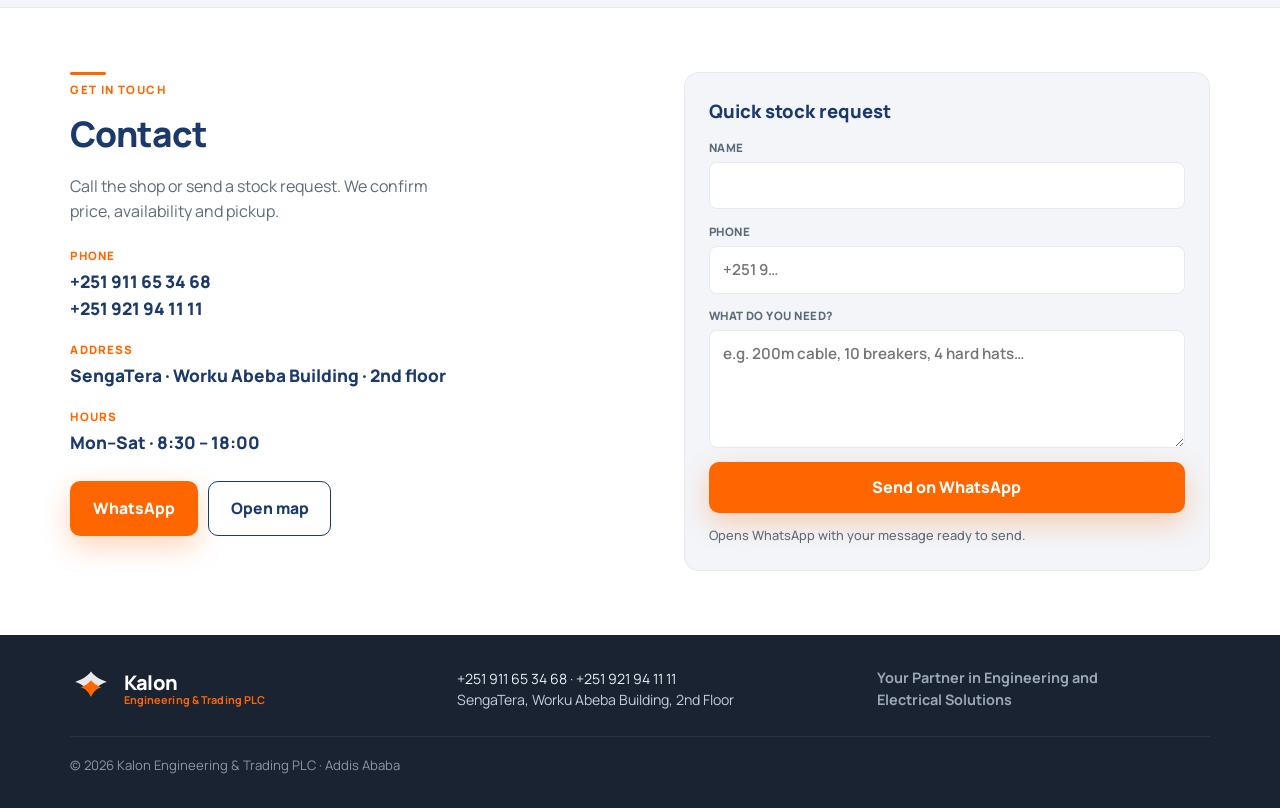
==== commit 303a89e3: "demo" ====
--- a/index.html
+++ b/index.html
@@ -3,144 +3,244 @@
 <head>
   <meta charset="UTF-8" />
   <meta name="viewport" content="width=device-width, initial-scale=1, viewport-fit=cover" />
-  <title>Kalon — Industrial &amp; Electrical Partner · Addis Ababa</title>
-  <meta name="description" content="Kalon Engineering & Trading PLC — request stock for cables, power tools, safety gear, lighting and industrial equipment. Sengatera, Addis Ababa." />
+  <title>Kalon Engineering &amp; Trading PLC — Addis Ababa</title>
+  <meta name="description" content="Quality engineering & electrical supplies in Sengatera, Addis Ababa. Tools, cables, safety, lighting and industrial equipment." />
   <link rel="preconnect" href="https://fonts.googleapis.com" />
   <link rel="preconnect" href="https://fonts.gstatic.com" crossorigin />
-  <link href="https://fonts.googleapis.com/css2?family=Noto+Sans+Ethiopic:wght@400;600;700&family=Outfit:wght@400;500;600;700;800&family=Syne:wght@700;800&display=swap" rel="stylesheet" />
+  <link href="https://fonts.googleapis.com/css2?family=Manrope:wght@500;600;700;800&family=Noto+Sans+Ethiopic:wght@400;600;700&display=swap" rel="stylesheet" />
   <link rel="stylesheet" href="css/styles.css" />
 </head>
-<body>
+<body data-page="home">
   <a class="skip" href="#main">Skip to content</a>
 
+  <div class="topbar">
+    <div class="shell topbar-inner">
+      <div class="topbar-phones">
+        <a href="tel:+251911653468">
+          <svg width="14" height="14" viewBox="0 0 24 24" fill="none" stroke="currentColor" stroke-width="2" aria-hidden="true"><path d="M22 16.92v3a2 2 0 0 1-2.18 2 19.8 19.8 0 0 1-8.63-3.07 19.5 19.5 0 0 1-6-6A19.8 19.8 0 0 1 2.12 4.18 2 2 0 0 1 4.11 2h3a2 2 0 0 1 2 1.72c.13.98.35 1.94.66 2.87a2 2 0 0 1-.45 2.11L8.09 9.91a16 16 0 0 0 6 6l1.21-1.23a2 2 0 0 1 2.11-.45c.93.31 1.89.53 2.87.66A2 2 0 0 1 22 16.92z"/></svg>
+          +251 911 65 34 68
+        </a>
+        <span class="topbar-sep" aria-hidden="true">|</span>
+        <a href="tel:+251921941111">+251 921 94 11 11</a>
+      </div>
+      <div class="topbar-address">
+        <svg width="14" height="14" viewBox="0 0 24 24" fill="none" stroke="currentColor" stroke-width="2" aria-hidden="true"><path d="M21 10c0 7-9 13-9 13s-9-6-9-13a9 9 0 0 1 18 0z"/><circle cx="12" cy="10" r="3"/></svg>
+        <span data-i18n="topAddress">SengaTera, Worku Abeba Building, 2nd Floor</span>
+      </div>
+    </div>
+  </div>
+
   <header class="site-header">
-    <div class="shell header-inner">
-      <a class="logo" href="#top">
-        <span class="logo-mark">K</span>
-        <span class="logo-text">
-          <span class="logo-kalon" data-i18n="brandName">Kalon</span>
-          <span class="logo-sub" data-i18n="logoSub">Engineering &amp; Trading</span>
+    <div class="shell header-bar">
+      <a class="brand" href="#top">
+        <svg class="brand-mark" viewBox="0 0 48 48" aria-hidden="true">
+          <path fill="#1b3a6b" d="M24 4c-6 8-14 10-18 12 8 2 14 8 18 16 4-8 10-14 18-16-4-2-12-4-18-12z"/>
+          <path fill="#ff6600" d="M24 14c-4 5-9 7-12 8 5 1 9 5 12 11 3-6 7-10 12-11-3-1-8-3-12-8z"/>
+          <path fill="#5ba4d9" d="M24 22c-2.5 3-5.5 4-7.5 4.5 3 .8 5.5 3 7.5 6.5 2-3.5 4.5-5.7 7.5-6.5-2-.5-5-1.5-7.5-4.5z"/>
+        </svg>
+        <span class="brand-text">
+          <span class="brand-name" data-i18n="brandName">Kalon</span>
+          <span class="brand-sub" data-i18n="logoSub">Engineering &amp; Trading PLC</span>
         </span>
       </a>
-
       <nav class="nav-desktop" aria-label="Primary">
-        <a href="#catalog" data-i18n="navCatalog">Catalog</a>
-        <a href="#how" data-i18n="navHow">How it works</a>
-        <a href="#brands" data-i18n="navBrands">Brands</a>
-        <a href="#visit" data-i18n="navVisit">Find us</a>
+        <a href="#top" data-nav="home" data-i18n="navHome">Home</a>
+        <a href="#products" data-nav="products" data-i18n="navProducts">Products</a>
+        <a href="#brands" data-nav="brands" data-i18n="navBrands">Brands</a>
+        <a href="#about" data-nav="about" data-i18n="navAbout">About Us</a>
+        <a href="#contact" data-nav="contact" data-i18n="navContact">Contact</a>
       </nav>
-
       <div class="header-actions">
-        <button type="button" class="lang-toggle" id="langToggle" aria-label="Switch language">
-          <span data-lang-label>አማ</span>
-        </button>
-        <button type="button" class="btn btn-orange btn-sm" id="cartOpen" aria-controls="orderDrawer" aria-expanded="false">
-          <span data-i18n="navList">My list</span>
-          <span class="cart-badge" id="cartBadge" hidden>0</span>
-        </button>
+        <button type="button" class="lang-toggle" id="langToggle"><span data-lang-label>አማ</span></button>
+        <a class="icon-btn" href="#products" aria-label="Search products">
+          <svg width="18" height="18" viewBox="0 0 24 24" fill="none" stroke="currentColor" stroke-width="2.2" aria-hidden="true"><circle cx="11" cy="11" r="7"/><path d="m20 20-3.5-3.5"/></svg>
+        </a>
+        <a class="btn btn-orange btn-sm" href="#contact">
+          <svg width="14" height="14" viewBox="0 0 24 24" fill="none" stroke="currentColor" stroke-width="2.2" aria-hidden="true"><path d="M14 2H6a2 2 0 0 0-2 2v16a2 2 0 0 0 2 2h12a2 2 0 0 0 2-2V8z"/><path d="M14 2v6h6M16 13H8M16 17H8M10 9H8"/></svg>
+          <span data-i18n="navQuote">Request a Quote</span>
+        </a>
         <button type="button" class="menu-btn" id="menuBtn" aria-expanded="false" aria-controls="mobileNav" aria-label="Menu">
           <span></span><span></span>
         </button>
       </div>
     </div>
-
     <nav class="nav-mobile" id="mobileNav" hidden>
-      <a href="#catalog" data-i18n="navCatalog">Catalog</a>
-      <a href="#how" data-i18n="navHow">How it works</a>
-      <a href="#brands" data-i18n="navBrands">Brands</a>
-      <a href="#visit" data-i18n="navVisit">Find us</a>
-      <button type="button" class="btn btn-orange" id="cartOpenMobile" data-i18n="navList">My list</button>
-      <a class="btn btn-ghost" href="tel:+251911653468" data-i18n="navCall">Call shop</a>
+      <a href="#top" data-nav="home" data-i18n="navHome">Home</a>
+      <a href="#products" data-nav="products" data-i18n="navProducts">Products</a>
+      <a href="#brands" data-nav="brands" data-i18n="navBrands">Brands</a>
+      <a href="#about" data-nav="about" data-i18n="navAbout">About Us</a>
+      <a href="#contact" data-nav="contact" data-i18n="navContact">Contact</a>
+      <a class="btn btn-orange" href="#contact" data-i18n="navQuote">Request a Quote</a>
     </nav>
   </header>
 
   <main id="main">
     <!-- HERO -->
-    <section class="hero" id="top">
-      <div class="hero-slash" aria-hidden="true"></div>
-      <div class="hero-grid" aria-hidden="true"></div>
-
-      <div class="shell hero-layout">
-        <div class="hero-copy">
-          <p class="hero-eyebrow" data-reveal data-i18n="heroEyebrow">Sengatera · Addis Ababa</p>
-          <h1 class="hero-title" data-reveal>
-            <span class="brand-kalon" data-i18n="brandName">Kalon</span>
-            <span class="hero-line2" data-i18n="heroTag">Your industrial &amp; electrical partner</span>
-          </h1>
-          <p class="hero-sub" data-reveal data-i18n="heroLine">
-            Build a stock list in seconds. We confirm price &amp; availability — then you pick up at the shop or we arrange delivery talk.
-          </p>
-          <div class="hero-cta" data-reveal>
-            <a class="btn btn-orange btn-lg" href="#catalog" data-i18n="ctaShop">Browse catalog</a>
-            <button type="button" class="btn btn-ghost btn-lg" id="heroListBtn" data-i18n="ctaList">Open my list</button>
-          </div>
-        </div>
-
-        <div class="hero-stage" data-reveal aria-hidden="true">
-          <div class="stage-card stage-a">
-            <div class="stage-visual v-drill"></div>
-            <span>Power tools</span>
-          </div>
-          <div class="stage-card stage-b">
-            <div class="stage-visual v-breaker"></div>
-            <span>Electrical</span>
-          </div>
-          <div class="stage-card stage-c">
-            <div class="stage-visual v-hat"></div>
-            <span>Safety</span>
-          </div>
-        </div>
-      </div>
-    </section>
-
-    <div class="ticker" aria-hidden="true">
-      <div class="ticker-track" id="tickerTrack"></div>
-    </div>
-
-    <!-- HOW -->
-    <section class="section how" id="how">
+    <section class="hero-banner" id="top">
+      <div class="hero-banner-bg" style="background-image:url('assets/kalon-hero.jpg')" role="img" aria-label="Engineering tools and electrical supplies"></div>
+      <div class="hero-banner-fade" aria-hidden="true"></div>
+      <div class="shell hero-banner-content">
+        <p class="hero-kicker" data-i18n="heroKicker">Your trusted partner in industrial solutions</p>
+        <h1 data-i18n="heroTitle">Quality Engineering &amp; <em>Electrical Supplies</em> for a Stronger Tomorrow</h1>
+        <p class="hero-lead" data-i18n="heroLead">
+          We supply high-quality engineering tools, electrical components, safety equipment and industrial solutions — all in one place.
+        </p>
+        <div class="hero-actions">
+          <a class="btn btn-orange btn-lg" href="#products">
+            <span data-i18n="ctaProducts">Explore Products</span>
+            <span aria-hidden="true">→</span>
+          </a>
+          <a class="btn btn-outline btn-lg" href="#contact">
+            <svg width="16" height="16" viewBox="0 0 24 24" fill="none" stroke="currentColor" stroke-width="2.2" aria-hidden="true"><path d="M14 2H6a2 2 0 0 0-2 2v16a2 2 0 0 0 2 2h12a2 2 0 0 0 2-2V8z"/><path d="M14 2v6h6"/></svg>
+            <span data-i18n="ctaQuote">Request a Quote</span>
+          </a>
+        </div>
+      </div>
+    </section>
+
+    <!-- VALUES -->
+    <section class="values values-split" aria-label="Why Kalon">
+      <div class="shell values-row">
+        <div class="value-item">
+          <div class="value-icon" aria-hidden="true">
+            <svg width="22" height="22" viewBox="0 0 24 24" fill="none" stroke="currentColor" stroke-width="2"><path d="M12 22s8-4 8-10V5l-8-3-8 3v7c0 6 8 10 8 10z"/><path d="m9 12 2 2 4-4"/></svg>
+          </div>
+          <div>
+            <strong data-i18n="val1Title">Reliable Products</strong>
+            <span data-i18n="val1Desc">Top brands, genuine products, long-lasting quality.</span>
+          </div>
+        </div>
+        <div class="value-item">
+          <div class="value-icon alt" aria-hidden="true">
+            <svg width="22" height="22" viewBox="0 0 24 24" fill="none" stroke="currentColor" stroke-width="2"><rect x="1" y="3" width="15" height="13" rx="2"/><path d="M16 8h4l3 3v5h-7V8z"/><circle cx="5.5" cy="18.5" r="2.5"/><circle cx="18.5" cy="18.5" r="2.5"/></svg>
+          </div>
+          <div>
+            <strong data-i18n="val2Title">Fast Delivery</strong>
+            <span data-i18n="val2Desc">Get your orders on time, every time.</span>
+          </div>
+        </div>
+        <div class="value-item">
+          <div class="value-icon" aria-hidden="true">
+            <svg width="22" height="22" viewBox="0 0 24 24" fill="none" stroke="currentColor" stroke-width="2"><path d="M3 18v-6a9 9 0 0 1 18 0v6"/><path d="M21 19a2 2 0 0 1-2 2h-1a2 2 0 0 1-2-2v-3a2 2 0 0 1 2-2h3zM3 19a2 2 0 0 0 2 2h1a2 2 0 0 0 2-2v-3a2 2 0 0 0-2-2H3z"/></svg>
+          </div>
+          <div>
+            <strong data-i18n="val3Title">Expert Support</strong>
+            <span data-i18n="val3Desc">Professional advice to help you find the right solution.</span>
+          </div>
+        </div>
+        <div class="value-item">
+          <div class="value-icon alt" aria-hidden="true">
+            <svg width="22" height="22" viewBox="0 0 24 24" fill="none" stroke="currentColor" stroke-width="2"><circle cx="12" cy="12" r="3"/><path d="M19.4 15a1.7 1.7 0 0 0 .3 1.8l.1.1a2 2 0 1 1-2.8 2.8l-.1-.1a1.7 1.7 0 0 0-1.8-.3 1.7 1.7 0 0 0-1 1.5V21a2 2 0 1 1-4 0v-.1a1.7 1.7 0 0 0-1-1.5 1.7 1.7 0 0 0-1.8.3l-.1.1a2 2 0 1 1-2.8-2.8l.1-.1a1.7 1.7 0 0 0 .3-1.8 1.7 1.7 0 0 0-1.5-1H3a2 2 0 1 1 0-4h.1a1.7 1.7 0 0 0 1.5-1 1.7 1.7 0 0 0-.3-1.8l-.1-.1a2 2 0 1 1 2.8-2.8l.1.1a1.7 1.7 0 0 0 1.8.3H9a1.7 1.7 0 0 0 1-1.5V3a2 2 0 1 1 4 0v.1a1.7 1.7 0 0 0 1 1.5 1.7 1.7 0 0 0 1.8-.3l.1-.1a2 2 0 1 1 2.8 2.8l-.1.1a1.7 1.7 0 0 0-.3 1.8V9c.3.6.9 1 1.5 1H21a2 2 0 1 1 0 4h-.1a1.7 1.7 0 0 0-1.5 1z"/></svg>
+          </div>
+          <div>
+            <strong data-i18n="val4Title">One-Stop Solution</strong>
+            <span data-i18n="val4Desc">Tools, electrical, safety and industrial supplies — all in one place.</span>
+          </div>
+        </div>
+      </div>
+    </section>
+
+    <!-- ABOUT -->
+    <section class="section" id="about">
+      <div class="shell about-grid">
+        <div>
+          <span class="section-kicker" data-i18n="aboutEyebrow">Who we are</span>
+          <h2 data-i18n="aboutTitle">Built for Ethiopian sites.</h2>
+        </div>
+        <div class="about-copy">
+          <p data-i18n="aboutP1">Kalon Engineering &amp; Trading PLC supplies electrical materials, power tools, safety gear, lighting and industrial equipment to contractors, workshops and project teams in Addis Ababa.</p>
+          <p data-i18n="aboutP2">From Sengatera we help you specify trusted brands and confirm stock before you travel — so pickup is faster and fewer trips are wasted.</p>
+          <ul class="about-points">
+            <li data-i18n="aboutPoint1">Electrical materials &amp; accessories</li>
+            <li data-i18n="aboutPoint2">Power tools &amp; site equipment</li>
+            <li data-i18n="aboutPoint3">Safety, lighting &amp; industrial gear</li>
+          </ul>
+        </div>
+      </div>
+    </section>
+
+    <!-- CATEGORIES -->
+    <section class="section" id="capabilities" style="background:var(--bg);border-block:1px solid var(--line)">
       <div class="shell">
-        <header class="section-head" data-reveal>
-          <p class="section-kicker" data-i18n="howKicker">Simple flow</p>
-          <h2 data-i18n="howTitle">From catalog to confirmation</h2>
-          <p data-i18n="howSub">No fake checkout. You request stock — Kalon confirms. Clear for both sides.</p>
+        <header class="section-head">
+          <span class="section-kicker" data-i18n="prodKicker">Catalog</span>
+          <h2 data-i18n="prodTitle">Products We Supply</h2>
+          <p data-i18n="prodSub">Browse categories — then add lines to your request list below.</p>
         </header>
-        <ol class="how-steps">
-          <li data-reveal style="--i:0">
-            <span class="step-num">01</span>
-            <h3 data-i18n="how1Title">Pick what you need</h3>
-            <p data-i18n="how1Desc">Filter cables, tools, safety, lighting, industrial — add to your list.</p>
-          </li>
-          <li data-reveal style="--i:1">
-            <span class="step-num">02</span>
-            <h3 data-i18n="how2Title">Send the request</h3>
-            <p data-i18n="how2Desc">Name, phone, optional note. One tap to WhatsApp the shop.</p>
-          </li>
-          <li data-reveal style="--i:2">
-            <span class="step-num">03</span>
-            <h3 data-i18n="how3Title">Get confirmation</h3>
-            <p data-i18n="how3Desc">You get a request ID. Kalon replies with price, stock, and pickup.</p>
-          </li>
-        </ol>
-      </div>
-    </section>
-
-    <!-- CATALOG -->
-    <section class="section catalog" id="catalog">
+        <div class="cat-grid">
+          <a class="cat-card" href="#products" data-jump-cat="tools">
+            <img src="https://images.unsplash.com/photo-1504148455328-c376907d081c?auto=format&fit=crop&w=300&q=70" alt="" />
+            <div>
+              <h3 data-i18n="cat1Title">Power Tools</h3>
+              <p data-i18n="cat1Desc">Drills, saws and jobsite tools</p>
+            </div>
+            <span class="cat-arrow" aria-hidden="true">→</span>
+          </a>
+          <a class="cat-card" href="#products" data-jump-cat="electrical">
+            <img src="https://images.unsplash.com/photo-1621905251189-08b45d6a269e?auto=format&fit=crop&w=300&q=70" alt="" />
+            <div>
+              <h3 data-i18n="cat2Title">Electrical Supplies</h3>
+              <p data-i18n="cat2Desc">Breakers, switches and panel parts</p>
+            </div>
+            <span class="cat-arrow" aria-hidden="true">→</span>
+          </a>
+          <a class="cat-card" href="#products" data-jump-cat="lighting">
+            <img src="https://images.unsplash.com/photo-1565814329452-e1efa11c5b89?auto=format&fit=crop&w=300&q=70" alt="" />
+            <div>
+              <h3 data-i18n="cat3Title">Lighting Solutions</h3>
+              <p data-i18n="cat3Desc">Floodlights, lamps and fixtures</p>
+            </div>
+            <span class="cat-arrow" aria-hidden="true">→</span>
+          </a>
+          <a class="cat-card" href="#products" data-jump-cat="safety">
+            <img src="https://images.unsplash.com/photo-1504917595217-d4dc5ebe6122?auto=format&fit=crop&w=300&q=70" alt="" />
+            <div>
+              <h3 data-i18n="cat4Title">Safety Equipment</h3>
+              <p data-i18n="cat4Desc">PPE, vests, hats and extinguishers</p>
+            </div>
+            <span class="cat-arrow" aria-hidden="true">→</span>
+          </a>
+          <a class="cat-card" href="#products" data-jump-cat="electrical">
+            <img src="https://images.unsplash.com/photo-1558618666-fcd25c85cd64?auto=format&fit=crop&w=300&q=70" alt="" />
+            <div>
+              <h3 data-i18n="cat5Title">Cables &amp; Wiring</h3>
+              <p data-i18n="cat5Desc">Copper cable for house and site</p>
+            </div>
+            <span class="cat-arrow" aria-hidden="true">→</span>
+          </a>
+          <a class="cat-card" href="#products" data-jump-cat="industrial">
+            <img src="https://images.unsplash.com/photo-1473341304170-971dccb5ac1e?auto=format&fit=crop&w=300&q=70" alt="" />
+            <div>
+              <h3 data-i18n="cat6Title">Generators &amp; Equipment</h3>
+              <p data-i18n="cat6Desc">Power, welding and workshop gear</p>
+            </div>
+            <span class="cat-arrow" aria-hidden="true">→</span>
+          </a>
+        </div>
+      </div>
+    </section>
+
+    <!-- PRODUCT DESK / RFQ -->
+    <section class="section" id="products">
       <div class="shell">
-        <header class="section-head catalog-head" data-reveal>
-          <div>
-            <p class="section-kicker" data-i18n="catalogKicker">Stock board</p>
-            <h2 data-i18n="catalogTitle">Product catalog</h2>
-            <p data-i18n="catalogSub">Sample lines from what Kalon carries — add to your list, then request confirmation.</p>
-          </div>
-          <label class="search-wrap">
-            <span class="visually-hidden" data-i18n="searchLabel">Search</span>
-            <input type="search" id="productSearch" data-i18n-placeholder="searchPlaceholder" placeholder="Search ABB, cable, drill…" autocomplete="off" />
-          </label>
+        <header class="section-head catalog-head">
+          <div>
+            <span class="section-kicker" data-i18n="pageProdTitle">Products</span>
+            <h2 data-i18n="pageProdLead">Add lines to a request list. We confirm price and availability.</h2>
+          </div>
+          <div class="catalog-tools">
+            <label class="search-wrap">
+              <span class="visually-hidden" data-i18n="searchLabel">Search</span>
+              <input type="search" id="productSearch" data-i18n-placeholder="searchPlaceholder" placeholder="Search products or brands…" />
+            </label>
+            <button type="button" class="btn btn-orange btn-sm" id="cartOpen">
+              <span data-i18n="navList">Request list</span>
+              <span class="cart-badge" id="cartBadge" hidden>0</span>
+            </button>
+          </div>
         </header>
 
-        <div class="filter-row" id="filterRow" data-reveal role="tablist" aria-label="Categories">
+        <div class="filter-row" id="filterRow" role="tablist">
           <button type="button" class="filter is-active" data-filter="all" data-i18n="filterAll">All</button>
           <button type="button" class="filter" data-filter="electrical" data-i18n="catElectrical">Electrical</button>
           <button type="button" class="filter" data-filter="tools" data-i18n="catTools">Power tools</button>
@@ -150,152 +250,132 @@
           <button type="button" class="filter" data-filter="construction" data-i18n="catBuild">Construction</button>
         </div>
 
-        <div class="product-grid" id="productGrid"></div>
-        <p class="catalog-empty" id="catalogEmpty" hidden data-i18n="catalogEmpty">Nothing matches — try another search.</p>
+        <p class="result-count" id="resultCount"></p>
+        <div class="product-wrap" id="productWrap">
+          <div class="product-grid" id="productGrid"></div>
+        </div>
+        <div class="catalog-more" id="catalogMore" hidden>
+          <button type="button" class="btn btn-ghost" id="showMoreBtn" data-i18n="showMore">View more products</button>
+        </div>
+        <p class="catalog-empty" id="catalogEmpty" hidden data-i18n="catalogEmpty">No products match your search.</p>
       </div>
     </section>
 
     <!-- BRANDS -->
-    <section class="section brands" id="brands">
+    <section class="brands-strip" id="brands">
       <div class="shell">
-        <header class="section-head" data-reveal>
-          <p class="section-kicker" data-i18n="brandsKicker">Trusted names</p>
-          <h2 data-i18n="brandsTitle">Brands on the shelf</h2>
-          <p data-i18n="brandsSub">Specify them on drawings — we stock the lines contractors already trust.</p>
-        </header>
-        <ul class="brand-row" data-reveal>
-          <li class="brand-mark"><span>Philips</span></li>
-          <li class="brand-mark"><span>Legrand</span></li>
-          <li class="brand-mark"><span>ABB</span></li>
-          <li class="brand-mark"><span>OSRAM</span></li>
-          <li class="brand-mark"><span>CHINT</span></li>
+        <h2 data-i18n="brandsHomeTitle">Top Brands We Supply</h2>
+        <ul class="brand-logos">
+          <li>PHILIPS</li>
+          <li>legrand</li>
+          <li>ABB</li>
+          <li>OSRAM</li>
+          <li>CHINT</li>
         </ul>
       </div>
     </section>
 
-    <!-- VISIT -->
-    <section class="section visit" id="visit">
-      <div class="shell visit-grid">
-        <div class="visit-copy" data-reveal>
-          <p class="section-kicker" data-i18n="visitKicker">Walk-in ready</p>
-          <h2 data-i18n="visitTitle">Find Kalon</h2>
-          <p data-i18n="visitSub">Worku Abeba Building, Sengatera — 2nd floor. Bring your list or send it ahead on WhatsApp.</p>
-
-          <address class="visit-address">
-            <span class="pin" aria-hidden="true"></span>
-            <span data-i18n="address">Sengatera · Worku Abeba Building · 2nd floor</span>
-          </address>
-
-          <div class="hours-block">
-            <p class="hours-label" data-i18n="hoursLabel">Hours</p>
-            <p data-i18n="hoursValue">Mon–Sat · 8:30 – 18:00 · Large lists: send ahead</p>
-          </div>
-
-          <ul class="phone-list">
+    <!-- CONTACT -->
+    <section class="section" id="contact">
+      <div class="shell contact-grid">
+        <div>
+          <span class="section-kicker" data-i18n="contactEyebrow">Get in touch</span>
+          <h2 style="font-size:clamp(1.6rem,3vw,2.2rem);font-weight:800;color:var(--navy);letter-spacing:-0.03em;margin-bottom:0.75rem" data-i18n="pageContactTitle">Contact</h2>
+          <p style="color:var(--muted);max-width:40ch;margin-bottom:0.5rem" data-i18n="pageContactLead">Call the shop or send a stock request. We confirm price, availability and pickup.</p>
+          <ul class="contact-details">
             <li>
-              <a href="tel:+251911653468">
-                <span class="phone-label" data-i18n="phoneLabel">Line 1</span>
-                <span class="phone-num">+251 911 65 34 68</span>
-              </a>
+              <span data-i18n="contactPhoneLabel">Phone</span>
+              <a href="tel:+251911653468">+251 911 65 34 68</a>
+              <a href="tel:+251921941111">+251 921 94 11 11</a>
             </li>
             <li>
-              <a href="tel:+251921941111">
-                <span class="phone-label" data-i18n="phoneLabel">Line 2</span>
-                <span class="phone-num">+251 921 94 11 11</span>
-              </a>
+              <span data-i18n="contactAddressLabel">Address</span>
+              <p data-i18n="address">SengaTera · Worku Abeba Building · 2nd floor</p>
+            </li>
+            <li>
+              <span data-i18n="hoursLabel">Hours</span>
+              <p data-i18n="hoursValue">Mon–Sat · 8:30 – 18:00</p>
             </li>
           </ul>
-
-          <div class="visit-cta">
-            <a class="btn btn-orange btn-lg" href="https://wa.me/251911653468" target="_blank" rel="noopener noreferrer" data-i18n="ctaWa">WhatsApp shop</a>
-            <a class="btn btn-ghost btn-lg" href="https://maps.google.com/?q=Sengatera+Worku+Abeba+Building+Addis+Ababa" target="_blank" rel="noopener noreferrer" data-i18n="ctaMap">Maps</a>
-          </div>
-        </div>
-
-        <aside class="visit-panel" data-reveal>
-          <p class="panel-city">Addis Ababa</p>
-          <p class="panel-place" data-i18n="panelPlace">Sengatera</p>
-          <p class="panel-floor" data-i18n="panelFloor">2nd floor</p>
-          <p class="panel-note" data-i18n="panelNote">Cables · breakers · tools · safety · lighting — ask for Kalon Engineering &amp; Trading.</p>
-        </aside>
+          <div class="contact-actions">
+            <a class="btn btn-orange btn-lg" href="https://wa.me/251911653468" target="_blank" rel="noopener noreferrer" data-i18n="ctaWa">WhatsApp</a>
+            <a class="btn btn-outline btn-lg" href="https://maps.google.com/?q=Sengatera+Worku+Abeba+Building+Addis+Ababa" target="_blank" rel="noopener noreferrer" data-i18n="ctaMap">Open map</a>
+          </div>
+        </div>
+        <form class="contact-form" id="quoteForm" novalidate>
+          <h3 data-i18n="formTitle">Quick stock request</h3>
+          <label><span data-i18n="formName">Name</span><input name="name" required autocomplete="name" /></label>
+          <label><span data-i18n="formPhone">Phone</span><input name="phone" type="tel" required autocomplete="tel" placeholder="+251 9…" /></label>
+          <label><span data-i18n="formNeed">What do you need?</span><textarea name="need" rows="4" required data-i18n-placeholder="formNeedPh" placeholder="e.g. 200m cable, 10 breakers, 4 hard hats…"></textarea></label>
+          <button type="submit" class="btn btn-orange btn-block" data-i18n="formSubmit">Send on WhatsApp</button>
+          <p class="form-note" data-i18n="formNote">Opens WhatsApp with your message ready to send.</p>
+        </form>
       </div>
     </section>
   </main>
 
   <footer class="site-footer">
-    <div class="shell footer-inner">
-      <div class="footer-brand">
-        <span class="logo-mark">K</span>
-        <div>
-          <span class="logo-kalon" data-i18n="brandName">Kalon</span>
-          <p data-i18n="footerLegal">Engineering &amp; Trading PLC</p>
-        </div>
-      </div>
-      <p class="footer-meta" data-i18n="footerMeta">© <span id="year"></span> · Addis Ababa, Ethiopia</p>
+    <div class="shell">
+      <div class="footer-inner">
+        <div class="footer-brand brand">
+          <svg class="brand-mark" viewBox="0 0 48 48" aria-hidden="true">
+            <path fill="#fff" d="M24 4c-6 8-14 10-18 12 8 2 14 8 18 16 4-8 10-14 18-16-4-2-12-4-18-12z" opacity=".9"/>
+            <path fill="#ff6600" d="M24 14c-4 5-9 7-12 8 5 1 9 5 12 11 3-6 7-10 12-11-3-1-8-3-12-8z"/>
+          </svg>
+          <span class="brand-text">
+            <span class="brand-name" data-i18n="brandName">Kalon</span>
+            <span class="brand-sub" data-i18n="logoSub">Engineering &amp; Trading PLC</span>
+          </span>
+        </div>
+        <div class="footer-meta">
+          <p><a href="tel:+251911653468">+251 911 65 34 68</a> · <a href="tel:+251921941111">+251 921 94 11 11</a></p>
+          <p data-i18n="topAddress">SengaTera, Worku Abeba Building, 2nd Floor</p>
+        </div>
+        <p class="footer-tag" data-i18n="footerTag">Your Partner in Engineering and Electrical Solutions</p>
+      </div>
+      <p class="footer-copy" data-i18n="footerLegal">© <span id="year"></span> Kalon Engineering &amp; Trading PLC · Addis Ababa</p>
     </div>
   </footer>
 
-  <!-- Floating list FAB -->
-  <button type="button" class="fab" id="fab" aria-controls="orderDrawer">
-    <span class="fab-icon" aria-hidden="true"></span>
-    <span class="fab-label" data-i18n="fabLabel">My list</span>
+  <!-- Request drawer -->
+  <div class="drawer-backdrop" id="drawerBackdrop" hidden></div>
+  <aside class="order-drawer" id="orderDrawer" aria-hidden="true">
+    <header class="drawer-head">
+      <h2 data-i18n="orderTitle">Request list</h2>
+      <button type="button" class="drawer-close" id="cartClose" aria-label="Close">&times;</button>
+    </header>
+    <div class="drawer-body" id="drawerBody">
+      <ul class="order-lines" id="orderLines"></ul>
+      <p class="order-empty" id="orderEmpty" data-i18n="orderEmpty">No items yet — add products above.</p>
+      <form class="order-form" id="orderForm" novalidate>
+        <p class="form-lead" data-i18n="orderLead">We confirm price &amp; stock. You receive a request ID.</p>
+        <label><span data-i18n="formName">Name</span><input name="name" required autocomplete="name" /></label>
+        <label><span data-i18n="formPhone">Phone</span><input name="phone" type="tel" required autocomplete="tel" /></label>
+        <label><span data-i18n="formNoteLabel">Note</span><textarea name="note" rows="2" data-i18n-placeholder="formNotePh" placeholder="Pickup time…"></textarea></label>
+        <button type="submit" class="btn btn-orange btn-block" data-i18n="orderSubmit">Send request</button>
+        <button type="button" class="btn btn-ghost btn-block" id="orderCall" data-i18n="orderCall">Call instead</button>
+      </form>
+    </div>
+    <div class="confirm-panel" id="confirmPanel" hidden>
+      <p class="confirm-id-label" data-i18n="confirmIdLabel">Request ID</p>
+      <p class="confirm-id" id="confirmId">K—</p>
+      <h2 data-i18n="confirmTitle">Request ready</h2>
+      <p class="confirm-copy" data-i18n="confirmCopy">WhatsApp opened with your list. Kalon will confirm price and pickup.</p>
+      <button type="button" class="btn btn-orange btn-block" id="confirmClose" data-i18n="confirmDone">Close</button>
+      <button type="button" class="btn btn-ghost btn-block" id="confirmAgain" data-i18n="confirmAgain">New list</button>
+    </div>
+  </aside>
+
+  <button type="button" class="fab" id="fab">
+    <span data-i18n="fabLabel">Request list</span>
     <span class="fab-badge" id="fabBadge" hidden>0</span>
   </button>
-
-  <!-- Order drawer -->
-  <div class="drawer-backdrop" id="drawerBackdrop" hidden></div>
-  <aside class="order-drawer" id="orderDrawer" aria-hidden="true" aria-labelledby="orderTitle">
-    <header class="drawer-head">
-      <div>
-        <p class="drawer-kicker" data-i18n="orderKicker">Stock request</p>
-        <h2 id="orderTitle" data-i18n="orderTitle">Your list</h2>
-      </div>
-      <button type="button" class="drawer-close" id="cartClose" aria-label="Close">&times;</button>
-    </header>
-
-    <div class="drawer-body" id="drawerBody">
-      <ul class="order-lines" id="orderLines"></ul>
-      <p class="order-empty" id="orderEmpty" data-i18n="orderEmpty">List is empty — add items from the catalog.</p>
-
-      <form class="order-form" id="orderForm" novalidate>
-        <p class="form-lead" data-i18n="orderLead">We’ll confirm price &amp; stock. You get a request ID.</p>
-        <label>
-          <span data-i18n="formName">Your name</span>
-          <input name="name" required autocomplete="name" data-i18n-placeholder="formNamePh" placeholder="Name / company" />
-        </label>
-        <label>
-          <span data-i18n="formPhone">Phone</span>
-          <input name="phone" type="tel" required autocomplete="tel" placeholder="+251 9…" />
-        </label>
-        <label>
-          <span data-i18n="formNote">Note</span>
-          <textarea name="note" rows="2" data-i18n-placeholder="formNotePh" placeholder="Pickup time, site name…"></textarea>
-        </label>
-        <button type="submit" class="btn btn-orange btn-lg btn-block" data-i18n="orderSubmit">Send request</button>
-        <button type="button" class="btn btn-ghost btn-lg btn-block" id="orderCall" data-i18n="orderCall">Or call to confirm</button>
-      </form>
-    </div>
-
-    <!-- Confirmation panel -->
-    <div class="confirm-panel" id="confirmPanel" hidden>
-      <div class="confirm-check" aria-hidden="true">✓</div>
-      <h2 data-i18n="confirmTitle">Request sent</h2>
-      <p class="confirm-id-label" data-i18n="confirmIdLabel">Your request ID</p>
-      <p class="confirm-id" id="confirmId">K—</p>
-      <p class="confirm-copy" data-i18n="confirmCopy">WhatsApp opened with your list. Kalon will reply with price, availability, and pickup.</p>
-      <button type="button" class="btn btn-orange btn-lg btn-block" id="confirmClose" data-i18n="confirmDone">Done</button>
-      <button type="button" class="btn btn-ghost btn-lg btn-block" id="confirmAgain" data-i18n="confirmAgain">Build another list</button>
-    </div>
-  </aside>
-
-  <div class="sticky-bar" role="region" aria-label="Quick actions">
-    <button type="button" id="stickyOrder"><span data-i18n="stickyList">My list</span> <span class="sticky-count" id="stickyCount"></span></button>
+  <div class="sticky-bar">
+    <button type="button" id="stickyOrder"><span data-i18n="stickyList">List</span> <span id="stickyCount"></span></button>
     <a href="https://wa.me/251911653468" target="_blank" rel="noopener noreferrer" data-i18n="stickyWa">WhatsApp</a>
     <a href="tel:+251911653468" data-i18n="stickyCall">Call</a>
   </div>
-
   <div class="toast" id="toast" hidden role="status"></div>
-
   <script src="js/main.js"></script>
 </body>
 </html>
--- a/css/styles.css
+++ b/css/styles.css
@@ -1,823 +1,651 @@
-/* Kalon — light industrial pitch site
-   White / warm light + safety orange */
+/* Kalon — multi-page corporate
+   Mock-inspired: navy + safety orange, clean trade supply */
 
 :root {
-  --bg: #ffffff;
-  --bg-2: #f5f4f1;
-  --bg-3: #ebe9e4;
-  --panel: #ffffff;
-  --ink: #14171c;
-  --ink-soft: #5a6170;
+  --navy: #1b3a6b;
+  --navy-deep: #12284d;
+  --ink: #1a2332;
+  --muted: #5c6b7a;
+  --orange: #ff6600;
+  --orange-hot: #ff7a1a;
+  --line: #e6eaef;
+  --bg: #f3f5f8;
   --white: #ffffff;
-  --muted: #5c6573;
-  --orange: #ff6a00;
-  --orange-hot: #ff8533;
-  --orange-deep: #e55e00;
-  --line: rgba(20, 23, 28, 0.1);
-  --shadow: 0 18px 50px rgba(20, 23, 28, 0.12);
-  --radius: 10px;
-  --header-h: 70px;
-  --sticky-h: 60px;
-  --font: "Outfit", "Noto Sans Ethiopic", system-ui, sans-serif;
-  --display: "Syne", "Noto Sans Ethiopic", sans-serif;
+  --header-h: 76px;
+  --page-pad: clamp(1.5rem, 5.5vw, 4.5rem);
+  --font: "Manrope", "Noto Sans Ethiopic", system-ui, sans-serif;
   --ease: cubic-bezier(0.22, 1, 0.36, 1);
+  --radius: 12px;
+  --shadow: 0 14px 40px rgba(26, 35, 50, 0.08);
 }
 
 *, *::before, *::after { box-sizing: border-box; }
-
 html {
   scroll-behavior: smooth;
-  scroll-padding-top: calc(var(--header-h) + 16px);
-}
-
+  scroll-padding-top: calc(var(--header-h) + 12px);
+  width: 100%;
+  overflow-x: hidden;
+}
 body {
   margin: 0;
+  padding: 0;
+  width: 100%;
   font-family: var(--font);
   color: var(--ink);
-  background: var(--bg);
-  line-height: 1.5;
+  background: var(--white);
+  line-height: 1.55;
   -webkit-font-smoothing: antialiased;
-}
-
-body.menu-open,
-body.drawer-open { overflow: hidden; }
-
+  overflow-x: hidden;
+}
+body.menu-open, body.drawer-open { overflow: hidden; }
 a { color: inherit; text-decoration: none; }
 ul, ol { list-style: none; margin: 0; padding: 0; }
 h1, h2, h3, p { margin: 0; }
-button, input, textarea { font: inherit; }
+button, input, textarea, select { font: inherit; color: inherit; }
+img { max-width: 100%; display: block; }
 
 .visually-hidden {
-  position: absolute; width: 1px; height: 1px; padding: 0; margin: -1px;
-  overflow: hidden; clip: rect(0,0,0,0); border: 0;
-}
-
+  position: absolute; width: 1px; height: 1px; overflow: hidden; clip: rect(0,0,0,0);
+}
 .skip {
   position: absolute; left: -999px; top: 0; z-index: 200;
-  background: var(--orange); color: #000; padding: 0.5rem 1rem;
+  background: var(--orange); color: #fff; padding: 0.5rem 1rem;
 }
 .skip:focus { left: 0; }
 
+/* Full-bleed sections; even side padding — no centered 1140 column gap */
 .shell {
-  width: min(1140px, calc(100% - 2rem));
-  margin-inline: auto;
-}
-
-/* —— Header —— */
+  width: 100%;
+  max-width: none;
+  margin: 0;
+  padding-inline: var(--page-pad);
+  box-sizing: border-box;
+}
+
+/* Top bar */
+.topbar {
+  background: var(--ink);
+  color: #d7dde5;
+  font-size: 0.82rem;
+  font-weight: 600;
+}
+.topbar-inner {
+  display: flex; flex-wrap: wrap; justify-content: space-between; gap: 0.5rem 1.25rem;
+  align-items: center;
+  padding-block: 0.55rem;
+}
+.topbar a { color: #eef2f6; }
+.topbar a:hover { color: var(--orange); }
+.topbar-phones, .topbar-address {
+  display: flex; flex-wrap: wrap; align-items: center; gap: 0.35rem 0.65rem;
+}
+.topbar-sep { opacity: 0.35; }
+.topbar svg { flex: 0 0 auto; color: var(--orange); }
+.icon-btn {
+  display: grid; place-items: center; width: 40px; height: 40px;
+  border-radius: 8px; color: var(--navy); border: 1px solid transparent;
+}
+.icon-btn:hover { background: var(--bg); border-color: var(--line); }
+
+/* Header */
 .site-header {
-  position: sticky;
-  top: 0;
-  z-index: 50;
-  background: rgba(255, 255, 255, 0.92);
-  backdrop-filter: blur(16px);
+  position: sticky; top: 0; z-index: 50;
+  background: rgba(255,255,255,0.96);
+  backdrop-filter: blur(12px);
   border-bottom: 1px solid var(--line);
 }
-
-.header-inner {
+.header-bar {
+  display: flex; align-items: center; justify-content: space-between;
+  gap: 1rem; min-height: var(--header-h);
+}
+.brand {
+  display: flex; align-items: center; gap: 0.7rem; min-width: 0;
+}
+.brand-mark {
+  width: 42px; height: 42px; flex: 0 0 auto;
+}
+.brand-text { display: flex; flex-direction: column; line-height: 1.1; }
+.brand-name {
+  font-weight: 800; font-size: 1.25rem; letter-spacing: -0.03em; color: var(--navy);
+}
+.brand-sub {
+  font-size: 0.68rem; font-weight: 700; color: var(--orange); letter-spacing: 0.01em;
+}
+
+.nav-desktop { display: none; gap: 1.35rem; align-items: center; }
+.nav-desktop a {
+  font-size: 0.92rem; font-weight: 700; color: var(--muted);
+  padding: 0.35rem 0; border-bottom: 2px solid transparent;
+}
+.nav-desktop a:hover { color: var(--navy); }
+.nav-desktop a.is-active { color: var(--orange); border-bottom-color: var(--orange); }
+
+.header-actions { display: flex; align-items: center; gap: 0.5rem; }
+.lang-toggle {
+  border: 1px solid var(--line); background: #fff; font-weight: 800;
+  font-size: 0.78rem; padding: 0.45rem 0.7rem; border-radius: 8px; cursor: pointer;
+}
+.lang-toggle:hover { border-color: var(--navy); color: var(--navy); }
+.menu-btn {
+  display: flex; flex-direction: column; justify-content: center; gap: 5px;
+  width: 42px; height: 42px; border: 1px solid var(--line); background: #fff;
+  border-radius: 8px; cursor: pointer; padding: 11px;
+}
+.menu-btn span { display: block; height: 2px; background: var(--ink); }
+.menu-btn[aria-expanded="true"] span:first-child { transform: translateY(3.5px) rotate(45deg); }
+.menu-btn[aria-expanded="true"] span:last-child { transform: translateY(-3.5px) rotate(-45deg); }
+.menu-btn span { transition: 0.2s; }
+.nav-mobile {
+  display: flex; flex-direction: column; padding: 0.4rem 1rem 1.1rem;
+  border-top: 1px solid var(--line); background: #fff;
+}
+.nav-mobile[hidden] { display: none; }
+.nav-mobile a {
+  padding: 0.85rem 0; border-bottom: 1px solid var(--line); font-weight: 700;
+}
+.nav-mobile a.is-active { color: var(--orange); }
+.nav-mobile .btn { margin-top: 0.75rem; justify-content: center; border-bottom: 0; }
+
+/* Buttons */
+.btn {
+  display: inline-flex; align-items: center; justify-content: center; gap: 0.4rem;
+  font-weight: 800; border-radius: 10px; padding: 0.75rem 1.2rem;
+  border: 1.5px solid transparent; cursor: pointer; transition: 0.2s var(--ease);
+}
+.btn:hover { transform: translateY(-1px); }
+.btn-sm { padding: 0.55rem 0.95rem; font-size: 0.86rem; }
+.btn-lg { padding: 0.9rem 1.35rem; font-size: 0.98rem; }
+.btn-block { width: 100%; }
+.btn-orange { background: var(--orange); color: #fff; box-shadow: 0 10px 28px rgba(255,102,0,0.28); }
+.btn-orange:hover { background: var(--orange-hot); }
+.btn-outline {
+  background: #fff; border-color: var(--navy); color: var(--navy);
+}
+.btn-outline:hover { background: var(--navy); color: #fff; }
+.btn-ghost { background: transparent; border-color: var(--line); color: var(--ink); }
+.btn-ghost:hover { border-color: var(--navy); color: var(--navy); }
+
+/* Page hero (inner pages) */
+.page-hero {
+  background: var(--bg);
+  border-bottom: 1px solid var(--line);
+  padding: 2.75rem 0 2.4rem;
+}
+.page-hero .eyebrow {
+  font-size: 0.75rem; font-weight: 800; letter-spacing: 0.1em;
+  text-transform: uppercase; color: var(--orange); margin-bottom: 0.55rem;
+}
+.page-hero h1 {
+  font-size: clamp(1.8rem, 4vw, 2.6rem);
+  font-weight: 800; letter-spacing: -0.03em; color: var(--navy); line-height: 1.15;
+}
+.page-hero p {
+  margin-top: 0.65rem; color: var(--muted); max-width: 48ch; font-size: 1.02rem;
+}
+
+/* Home hero — photo banner matching mock */
+.hero-banner {
+  position: relative;
+  min-height: clamp(420px, 68vh, 620px);
   display: flex;
   align-items: center;
-  justify-content: space-between;
-  gap: 1rem;
-  min-height: var(--header-h);
-}
-
-.logo {
-  display: flex;
-  align-items: center;
-  gap: 0.7rem;
-}
-
-.logo-mark {
-  width: 36px;
-  height: 36px;
-  display: grid;
-  place-items: center;
-  background: var(--orange);
-  color: #111;
-  font-family: var(--display);
-  font-weight: 800;
-  font-size: 1.1rem;
-  border-radius: 8px;
-}
-
-.logo-text { display: flex; flex-direction: column; line-height: 1.05; }
-
-.logo-kalon {
-  font-family: var(--display);
-  font-weight: 800;
-  font-size: 1.2rem;
-  letter-spacing: -0.02em;
-}
-
-.logo-sub {
-  font-size: 0.65rem;
-  font-weight: 600;
-  color: var(--muted);
-  text-transform: uppercase;
-  letter-spacing: 0.06em;
-}
-
-.nav-desktop { display: none; gap: 1.6rem; }
-
-.nav-desktop a {
-  font-size: 0.9rem;
-  font-weight: 500;
-  color: var(--muted);
-  transition: color 0.2s;
-}
-.nav-desktop a:hover { color: var(--ink); }
-
-.header-actions { display: flex; align-items: center; gap: 0.5rem; }
-
-.lang-toggle {
-  border: 1px solid var(--line);
-  background: transparent;
-  color: var(--ink);
-  font-weight: 700;
-  font-size: 0.78rem;
-  padding: 0.45rem 0.7rem;
-  border-radius: 999px;
-  cursor: pointer;
-}
-.lang-toggle:hover { border-color: var(--orange); color: var(--orange); }
-
-.menu-btn {
-  display: flex; flex-direction: column; justify-content: center; gap: 6px;
-  width: 42px; height: 42px; border: 0; background: transparent; cursor: pointer; padding: 10px;
-}
-.menu-btn span { display: block; height: 2px; background: var(--ink); transition: 0.3s var(--ease); }
-.menu-btn[aria-expanded="true"] span:first-child { transform: translateY(4px) rotate(45deg); }
-.menu-btn[aria-expanded="true"] span:last-child { transform: translateY(-4px) rotate(-45deg); }
-
-.nav-mobile {
-  display: flex; flex-direction: column; gap: 0.2rem;
-  padding: 0.5rem 1rem 1.25rem; border-top: 1px solid var(--line);
-  background: var(--bg-2); animation: dropIn 0.3s var(--ease);
-}
-.nav-mobile[hidden] { display: none; }
-.nav-mobile a, .nav-mobile button {
-  padding: 0.9rem 0.35rem; font-weight: 600; font-size: 1.05rem;
-  border-bottom: 1px solid var(--line); text-align: left; width: 100%;
-}
-.nav-mobile .btn { margin-top: 0.6rem; border-bottom: 0; text-align: center; justify-content: center; }
-
-@keyframes dropIn {
-  from { opacity: 0; transform: translateY(-8px); }
-  to { opacity: 1; transform: none; }
-}
-
-/* —— Buttons —— */
-.btn {
-  display: inline-flex; align-items: center; justify-content: center; gap: 0.4rem;
-  font-weight: 700; border-radius: 8px; padding: 0.7rem 1.15rem;
-  border: 1.5px solid transparent; cursor: pointer;
-  transition: transform 0.25s var(--ease), background 0.2s, box-shadow 0.2s;
-}
-.btn:hover { transform: translateY(-2px); }
-.btn-sm { padding: 0.5rem 0.9rem; font-size: 0.85rem; position: relative; }
-#cartOpen { position: relative; }
-.btn-lg { padding: 0.95rem 1.4rem; font-size: 1rem; }
-.btn-block { width: 100%; }
-.btn-orange {
-  background: var(--orange); color: #111;
-  box-shadow: 0 10px 28px rgba(255, 106, 0, 0.35);
-}
-.btn-orange:hover { background: var(--orange-hot); }
-.btn-ghost {
-  background: transparent; color: var(--ink);
-  border-color: rgba(20, 23, 28, 0.18);
-}
-.btn-ghost:hover { border-color: var(--ink); background: rgba(20,23,28,0.04); }
-
-.cart-badge, .fab-badge {
-  position: absolute; top: -7px; right: -7px;
-  min-width: 20px; height: 20px; padding: 0 5px;
-  background: var(--ink); color: #fff;
-  font-size: 0.7rem; font-weight: 800; border-radius: 999px;
-  display: grid; place-items: center;
-  border: 2px solid var(--orange);
-}
-.cart-badge[hidden], .fab-badge[hidden] { display: none; }
-.btn-sm .cart-badge { position: absolute; }
-
-/* —— Hero —— */
-.hero {
-  position: relative;
   overflow: hidden;
-  padding: 4.5rem 0 4rem;
+  background: #e8ecf1;
+}
+.hero-banner-bg {
+  position: absolute; inset: 0;
+  background: right center / cover no-repeat;
+  transform: scale(1.02);
+}
+.hero-banner-fade {
+  position: absolute; inset: 0;
+  /* Soft read-panel only behind copy — not a solid empty left slab */
   background:
-    radial-gradient(ellipse 70% 50% at 85% 20%, rgba(255, 106, 0, 0.16), transparent 55%),
-    linear-gradient(155deg, #ffffff 0%, #f7f5f1 55%, #fff1e6 100%);
-  min-height: min(88vh, 760px);
-  display: flex; align-items: center;
-}
-
-.hero-slash {
-  position: absolute;
-  top: -10%; right: -5%;
-  width: 55%; height: 120%;
-  background: linear-gradient(160deg, transparent 30%, rgba(255, 106, 0, 0.55) 30% 48%, transparent 48%);
-  opacity: 0.9;
-  clip-path: polygon(28% 0, 100% 0, 100% 100%, 0% 100%);
-  animation: slashIn 1.1s var(--ease) both;
-}
-
-@keyframes slashIn {
-  from { opacity: 0; transform: translateX(40px); }
-  to { opacity: 0.95; transform: none; }
-}
-
-.hero-grid {
-  position: absolute; inset: 0;
-  background-image:
-    linear-gradient(rgba(20,23,28,0.05) 1px, transparent 1px),
-    linear-gradient(90deg, rgba(20,23,28,0.05) 1px, transparent 1px);
-  background-size: 52px 52px;
-  mask-image: radial-gradient(ellipse 70% 60% at 30% 50%, #000, transparent);
-  pointer-events: none;
-}
-
-.hero-layout {
+    linear-gradient(90deg,
+      rgba(255,255,255,0.88) 0%,
+      rgba(255,255,255,0.72) 18%,
+      rgba(255,255,255,0.35) 38%,
+      rgba(255,255,255,0.08) 55%,
+      transparent 72%);
+}
+.hero-banner-content {
   position: relative; z-index: 1;
-  display: grid; gap: 2.5rem; align-items: center;
-}
-
-.hero-eyebrow {
-  font-size: 0.78rem; font-weight: 700; letter-spacing: 0.16em;
-  text-transform: uppercase; color: var(--orange); margin-bottom: 1rem;
-}
-
-.hero-title { margin-bottom: 1.1rem; }
-
-.brand-kalon {
-  display: block;
-  font-family: var(--display);
-  font-weight: 800;
-  font-size: clamp(3.2rem, 11vw, 5.8rem);
-  line-height: 0.92;
-  letter-spacing: -0.04em;
-}
-
-.hero-line2 {
-  display: block;
-  margin-top: 0.55rem;
-  font-family: var(--display);
-  font-weight: 700;
-  font-size: clamp(1.25rem, 3.5vw, 1.85rem);
-  letter-spacing: -0.02em;
-  color: var(--ink);
-  max-width: 16ch;
-}
-
-.hero-sub {
-  font-size: 1.05rem; color: var(--muted); max-width: 38ch; margin-bottom: 1.6rem;
-}
-
-.hero-cta { display: flex; flex-wrap: wrap; gap: 0.75rem; }
-
-.hero-stage {
-  display: grid;
-  grid-template-columns: 1fr 1fr;
-  gap: 0.75rem;
-  max-width: 420px;
-}
-
-.stage-card {
-  background: rgba(255, 255, 255, 0.85);
-  border: 1px solid var(--line);
-  border-radius: var(--radius);
-  padding: 1rem;
-  box-shadow: var(--shadow);
-  display: grid; gap: 0.65rem;
-  animation: floatY 7s ease-in-out infinite;
-}
-.stage-card span { font-size: 0.8rem; font-weight: 700; color: var(--muted); }
-.stage-a { grid-column: 1 / -1; animation-delay: 0s; }
-.stage-b { animation-delay: 0.4s; }
-.stage-c { animation-delay: 0.8s; }
-
-@keyframes floatY {
-  0%, 100% { transform: translateY(0); }
-  50% { transform: translateY(-10px); }
-}
-
-.stage-visual {
-  height: 88px; border-radius: 8px;
-}
-.stage-a .stage-visual { height: 120px; }
-
-.v-drill {
-  background: linear-gradient(145deg, #ff6a00 0 42%, #1a1a1a 42% 52%, #3b82f6 52%);
-  clip-path: polygon(18% 20%, 78% 12%, 92% 50%, 78% 88%, 18% 80%, 8% 50%);
-}
-.v-breaker {
-  background: repeating-linear-gradient(90deg, #1e3a5f 0 10px, #3b82f6 10px 14px, #f8fafc 14px 20px);
-}
-.v-hat {
-  background:
-    linear-gradient(#ff6a00, #ff6a00) center 22% / 72% 20% no-repeat,
-    radial-gradient(ellipse at 50% 70%, #ea580c 0 40%, transparent 41%),
-    #fff4eb;
-}
-.v-cable {
-  background: conic-gradient(from 20deg, #2563eb, #eab308, #22c55e, #ef4444, #2563eb);
-  mask: radial-gradient(farthest-side, transparent 32%, #000 33% 70%, transparent 71%);
-  -webkit-mask: radial-gradient(farthest-side, transparent 32%, #000 33% 70%, transparent 71%);
-}
-.v-saw {
-  background: radial-gradient(circle at 50% 50%, #ff6a00 0 28%, transparent 29%),
-    repeating-conic-gradient(from 0deg, #1a1a1a 0 8deg, #ff6a00 8deg 16deg);
-  border-radius: 50%;
-}
-.v-vest {
-  background: repeating-linear-gradient(-45deg, #ff6a00, #ff6a00 8px, #f0b429 8px 16px);
-  clip-path: polygon(20% 8%, 80% 8%, 95% 95%, 5% 95%);
-}
-.v-light {
-  background:
-    radial-gradient(circle at 50% 30%, #fff7cc 0 16%, transparent 17%),
-    radial-gradient(ellipse at 50% 65%, #ff6a00 0 32%, transparent 33%),
-    linear-gradient(180deg, #ffe8d4, #ffd0a8);
-  border-radius: 50% 50% 14% 14%;
-}
-.v-weld { background: linear-gradient(90deg, #ff6a00 0 30%, #1a1a1a 30% 38%, #ff6a00 38%); border-radius: 8px; }
-.v-comp {
-  background: radial-gradient(circle at 70% 50%, #ff8533 0 22%, transparent 23%), linear-gradient(180deg, #ff6a00, #b84a00);
-  border-radius: 12px 12px 6px 6px;
-}
-.v-ext {
-  background: linear-gradient(#fff 18%, transparent 18% 22%, #fff 22% 26%), linear-gradient(#dc2626, #991b1b);
-  border-radius: 40% 40% 12% 12% / 20% 20% 12% 12%;
-}
-.v-boot {
-  background: linear-gradient(160deg, #a16207, #451a03);
-  clip-path: polygon(10% 30%, 70% 20%, 95% 55%, 90% 90%, 5% 90%);
-}
-.v-fan {
-  background: repeating-conic-gradient(from 0deg, #64748b 0 20deg, #e2e8f0 20deg 40deg);
-  border-radius: 8px;
-}
-
-/* Reveal */
-[data-reveal] {
-  opacity: 0; transform: translateY(22px);
-  transition: opacity 0.7s var(--ease), transform 0.7s var(--ease);
-  transition-delay: calc(var(--i, 0) * 70ms);
-}
-[data-reveal].is-in { opacity: 1; transform: none; }
-
-/* Ticker */
-.ticker {
-  overflow: hidden;
-  background: var(--orange);
-  color: #111;
-  padding: 0.85rem 0;
-}
-.ticker-track {
-  display: flex; gap: 2.25rem; width: max-content;
-  animation: ticker 28s linear infinite;
-  font-family: var(--display); font-weight: 800; font-size: 0.9rem;
-  letter-spacing: 0.04em; text-transform: uppercase;
-}
-.ticker-track span { white-space: nowrap; }
-.ticker-track span::before {
-  content: "◆"; margin-right: 2.25rem; font-size: 0.5rem; vertical-align: middle;
-}
-@keyframes ticker { to { transform: translateX(-50%); } }
-
-/* Sections */
-.section { padding: 4.5rem 0; }
-.section-kicker {
-  font-size: 0.75rem; font-weight: 700; letter-spacing: 0.14em;
-  text-transform: uppercase; color: var(--orange); margin-bottom: 0.5rem;
-}
-.section-head { max-width: 36rem; margin-bottom: 2.25rem; }
-.section-head h2 {
-  font-family: var(--display); font-weight: 800;
-  font-size: clamp(1.8rem, 4vw, 2.5rem); letter-spacing: -0.03em; margin-bottom: 0.55rem;
-}
-.section-head p { color: var(--muted); }
-
-/* How */
-.how { background: var(--white); }
-.how-steps { display: grid; gap: 1rem; }
-.how-steps li {
-  padding: 1.5rem 1.25rem;
-  background: var(--bg-3);
-  border-radius: var(--radius);
-  border-top: 3px solid var(--orange);
-  position: relative;
-}
-.how-steps li:nth-child(2) { border-color: #ff8533; }
-.how-steps li:nth-child(3) { border-color: #ffb380; }
-.step-num {
-  font-family: var(--display); font-weight: 800; font-size: 2rem;
-  color: rgba(255, 106, 0, 0.25); line-height: 1; display: block; margin-bottom: 0.45rem;
-}
-.how-steps h3 { font-size: 1.1rem; margin-bottom: 0.35rem; }
-.how-steps p { color: var(--muted); font-size: 0.95rem; }
-
-/* Catalog */
-.catalog {
-  background: var(--bg-2);
-}
+  padding-block: 3.25rem 3rem;
+  /* keep .shell padding-inline — never use padding shorthand here */
+}
+.hero-banner-content > * {
+  max-width: min(36rem, 100%);
+}
+.hero-kicker {
+  display: inline-flex; align-items: center; gap: 0.65rem;
+  font-size: 0.72rem; font-weight: 800; letter-spacing: 0.14em;
+  text-transform: uppercase; color: var(--navy); margin-bottom: 1rem;
+}
+.hero-kicker::before {
+  content: ""; width: 28px; height: 3px; background: var(--orange); border-radius: 2px; flex: 0 0 auto;
+}
+.hero-banner h1 {
+  font-size: clamp(2rem, 4.8vw, 3.2rem);
+  font-weight: 800; letter-spacing: -0.035em; line-height: 1.12;
+  color: var(--navy); max-width: 18ch;
+}
+.hero-banner h1 em {
+  font-style: normal; color: var(--orange);
+}
+.hero-lead {
+  margin-top: 1.1rem; color: var(--muted); font-size: 1.05rem; max-width: 40ch;
+  line-height: 1.6;
+}
+.hero-actions {
+  display: flex; flex-wrap: wrap; gap: 0.75rem; margin-top: 1.75rem;
+}
+
 .catalog-head {
   display: flex; flex-direction: column; gap: 1.25rem; max-width: none;
 }
+
+/* Value bar */
+.values {
+  background: #fff;
+  border-bottom: 1px solid var(--line);
+  padding: 1.75rem 0;
+}
+.values-split {
+  box-shadow: 0 -12px 40px rgba(26, 35, 50, 0.04);
+  position: relative; z-index: 2;
+}
+.values-row {
+  display: grid; grid-template-columns: 1fr; gap: 0;
+}
+.value-item {
+  display: flex; align-items: flex-start; gap: 0.85rem;
+  padding: 1.15rem 0;
+  border-bottom: 1px solid var(--line);
+}
+.value-item:last-child { border-bottom: 0; }
+.value-icon {
+  width: 44px; height: 44px; border-radius: 10px;
+  background: #eef3fb; color: var(--navy);
+  display: grid; place-items: center; flex: 0 0 auto;
+}
+.value-icon.alt { background: #fff1e8; color: var(--orange); }
+.value-item strong {
+  display: block; font-size: 0.98rem; font-weight: 800; color: var(--navy); margin-bottom: 0.2rem;
+}
+.value-item span { font-size: 0.84rem; color: var(--muted); line-height: 1.45; display: block; }
+
+/* Sections */
+.section { padding: 4rem 0; }
+.section-head { margin-bottom: 2rem; }
+.section-kicker {
+  display: inline-block; font-size: 0.72rem; font-weight: 800;
+  letter-spacing: 0.12em; text-transform: uppercase; color: var(--orange);
+  margin-bottom: 0.55rem;
+  position: relative; padding-top: 0.55rem;
+}
+.section-kicker::before {
+  content: ""; position: absolute; top: 0; left: 0;
+  width: 36px; height: 3px; background: var(--orange); border-radius: 2px;
+}
+.section-head h2 {
+  font-size: clamp(1.6rem, 3.2vw, 2.25rem);
+  font-weight: 800; letter-spacing: -0.03em; color: var(--navy);
+  max-width: 36ch;
+}
+.about-grid h2 {
+  font-size: clamp(1.6rem, 3.2vw, 2.25rem);
+  font-weight: 800; letter-spacing: -0.03em; color: var(--navy);
+}
+.section-head p { margin-top: 0.55rem; color: var(--muted); max-width: 48ch; }
+
+/* Category cards (home) */
+.cat-grid {
+  display: grid; grid-template-columns: 1fr; gap: 1rem;
+}
+.cat-card {
+  display: grid; grid-template-columns: 110px 1fr auto;
+  gap: 1rem; align-items: center;
+  padding: 1rem; background: #fff; border: 1px solid var(--line);
+  border-radius: var(--radius); transition: 0.25s var(--ease);
+}
+.cat-card:hover {
+  border-color: #cfd8e6; box-shadow: var(--shadow); transform: translateY(-3px);
+}
+.cat-card img {
+  width: 110px; height: 90px; object-fit: cover; border-radius: 10px; background: var(--bg);
+}
+.cat-card h3 { font-size: 1.05rem; font-weight: 800; color: var(--navy); margin-bottom: 0.25rem; }
+.cat-card p { font-size: 0.88rem; color: var(--muted); }
+.cat-arrow {
+  width: 36px; height: 36px; border-radius: 50%;
+  background: #fff1e8; color: var(--orange);
+  display: grid; place-items: center; font-weight: 800;
+}
+
+/* Brands strip */
+.brands-strip {
+  background: var(--bg);
+  border-block: 1px solid var(--line);
+  padding: 2.5rem 0;
+  text-align: center;
+}
+.brands-strip h2 {
+  font-size: 1.15rem; font-weight: 800; color: var(--navy); margin-bottom: 1.25rem;
+}
+.brand-logos {
+  display: flex; flex-wrap: wrap; justify-content: center; gap: 0.65rem 1rem;
+}
+.brand-logos li {
+  padding: 0.7rem 1.15rem; background: #fff; border: 1px solid var(--line);
+  border-radius: 8px; font-weight: 800; color: var(--navy-deep); letter-spacing: 0.02em;
+}
+
+/* About page */
+.about-grid { display: grid; gap: 1.75rem; }
+.about-copy p { color: var(--muted); margin-bottom: 1rem; max-width: 60ch; }
+.about-points { display: grid; gap: 0.55rem; margin-top: 0.5rem; }
+.about-points li {
+  position: relative; padding-left: 1.15rem; font-weight: 700; color: var(--navy);
+}
+.about-points li::before {
+  content: ""; position: absolute; left: 0; top: 0.55em;
+  width: 7px; height: 7px; border-radius: 50%; background: var(--orange);
+}
+
+/* Brands page cards */
+.brand-grid {
+  display: grid; grid-template-columns: 1fr; gap: 1rem;
+}
+.brand-card {
+  padding: 1.5rem 1.25rem; border: 1px solid var(--line); border-radius: var(--radius);
+  background: #fff;
+}
+.brand-card h3 { font-size: 1.2rem; font-weight: 800; color: var(--navy); margin-bottom: 0.4rem; }
+.brand-card p { color: var(--muted); font-size: 0.95rem; }
+
+/* Catalog */
+.catalog-tools {
+  display: flex; flex-wrap: wrap; gap: 0.65rem; align-items: center;
+  margin-bottom: 1rem;
+}
 .search-wrap input {
-  width: 100%; max-width: 340px;
-  padding: 0.75rem 1rem; border-radius: 8px;
-  border: 1.5px solid var(--line); background: var(--white); color: var(--ink); outline: none;
-}
-.search-wrap input:focus { border-color: var(--orange); }
-.search-wrap input::placeholder { color: var(--muted); }
-
+  width: min(100%, 280px); padding: 0.7rem 0.9rem;
+  border: 1px solid var(--line); border-radius: 8px; background: #fff; outline: 0;
+}
+.search-wrap input:focus { border-color: var(--navy); box-shadow: 0 0 0 3px rgba(27,58,107,0.12); }
 .filter-row {
-  display: flex; gap: 0.5rem; overflow-x: auto; padding-bottom: 0.5rem;
-  margin-bottom: 1.5rem; scrollbar-width: thin;
+  display: flex; gap: 0.45rem; overflow-x: auto; padding-bottom: 0.5rem;
+  margin-bottom: 1rem; scrollbar-width: thin;
 }
 .filter {
-  flex: 0 0 auto; font-weight: 700; font-size: 0.82rem;
-  padding: 0.5rem 1rem; border-radius: 999px; cursor: pointer;
-  border: 1.5px solid var(--line); background: transparent; color: var(--muted);
-  transition: 0.25s;
-}
-.filter:hover { color: var(--ink); border-color: rgba(20,23,28,0.25); }
-.filter.is-active {
-  background: var(--orange); border-color: var(--orange); color: #111;
-}
-
-.product-grid {
-  display: grid; grid-template-columns: 1fr; gap: 1rem;
-}
-
+  flex: 0 0 auto; border: 1px solid var(--line); background: #fff;
+  padding: 0.45rem 0.9rem; border-radius: 999px; font-weight: 700;
+  font-size: 0.84rem; color: var(--muted); cursor: pointer;
+}
+.filter.is-active, .filter:hover {
+  background: var(--navy); border-color: var(--navy); color: #fff;
+}
+.result-count { font-size: 0.88rem; color: var(--muted); margin-bottom: 1rem; }
+.product-grid { display: grid; grid-template-columns: 1fr; gap: 1rem; }
 .product {
-  background: var(--panel);
-  color: var(--ink);
-  border-radius: var(--radius);
-  padding: 1.1rem;
-  display: grid;
-  grid-template-columns: 80px 1fr;
-  gap: 0.65rem 1rem;
-  border: 1px solid var(--line);
-  box-shadow: 0 8px 24px rgba(20,23,28,0.06);
-  transition: transform 0.35s var(--ease), box-shadow 0.35s;
-  animation: productIn 0.45s var(--ease) both;
-}
-.product:hover {
-  transform: translateY(-5px);
-  box-shadow: var(--shadow);
-}
-@keyframes productIn {
-  from { opacity: 0; transform: translateY(12px); }
-  to { opacity: 1; transform: none; }
-}
-
-.product-visual {
-  width: 80px; height: 80px; border-radius: 8px;
-  grid-row: 1 / span 4; align-self: center;
-  background-color: #e8eaef;
-}
-
-.product-meta { display: flex; flex-wrap: wrap; gap: 0.35rem; align-items: center; }
+  background: #fff; border: 1px solid var(--line); border-radius: var(--radius);
+  overflow: hidden; display: flex; flex-direction: column;
+  transition: transform 0.25s, box-shadow 0.25s;
+}
+.product:hover { transform: translateY(-3px); box-shadow: var(--shadow); }
+.product-media {
+  aspect-ratio: 16/10; background: #eef1f4 center/cover no-repeat; position: relative;
+}
+.product-brand-tag {
+  position: absolute; top: 0.7rem; left: 0.7rem;
+  background: #fff; font-size: 0.68rem; font-weight: 800;
+  padding: 0.2rem 0.5rem; border-radius: 999px; color: var(--navy);
+}
+.product-body { padding: 1rem 1.05rem 1.15rem; display: flex; flex-direction: column; gap: 0.3rem; flex: 1; }
 .product-cat {
-  font-size: 0.65rem; font-weight: 800; text-transform: uppercase;
-  letter-spacing: 0.08em; color: var(--orange-deep);
-}
-.product-brand {
-  font-size: 0.65rem; font-weight: 800; padding: 0.12rem 0.4rem;
-  background: #e8eaef; border-radius: 999px; color: #333;
-}
-.product h3 { font-size: 1rem; font-weight: 800; line-height: 1.25; color: var(--ink); }
-.product-desc { font-size: 0.82rem; color: var(--ink-soft); grid-column: 2; }
-.product-specs {
-  grid-column: 2; margin: 0; padding: 0;
-  font-size: 0.78rem; color: var(--ink-soft);
-}
-.product-specs li {
-  position: relative; padding-left: 0.9rem; margin-bottom: 0.15rem;
-}
-.product-specs li::before {
-  content: ""; position: absolute; left: 0; top: 0.45em;
-  width: 5px; height: 5px; border-radius: 50%; background: var(--orange);
-}
-
+  font-size: 0.7rem; font-weight: 800; text-transform: uppercase;
+  letter-spacing: 0.06em; color: var(--orange);
+}
+.product h3 { font-size: 1.02rem; font-weight: 800; color: var(--navy); }
+.product-desc { font-size: 0.88rem; color: var(--muted); flex: 1; }
 .product-foot {
-  grid-column: 2; display: flex; align-items: center; justify-content: space-between;
-  gap: 0.5rem; margin-top: 0.25rem;
-}
-.product-price {
-  font-size: 0.78rem; font-weight: 700; color: var(--ink-soft);
-}
+  display: flex; align-items: center; justify-content: space-between;
+  gap: 0.5rem; margin-top: 0.75rem; padding-top: 0.75rem; border-top: 1px solid var(--line);
+}
+.product-price { font-size: 0.78rem; font-weight: 700; color: var(--muted); }
 .product-add {
-  font-weight: 800; font-size: 0.82rem; border: 0;
-  background: var(--orange); color: #111;
-  padding: 0.6rem 0.95rem; border-radius: 8px; cursor: pointer;
-  transition: 0.2s;
-}
-.product-add:hover { background: var(--orange-hot); transform: scale(1.03); }
-.product-add.is-added { background: var(--ink); color: #fff; }
-
+  border: 0; background: var(--navy); color: #fff;
+  font-weight: 800; font-size: 0.82rem; padding: 0.55rem 0.9rem;
+  border-radius: 8px; cursor: pointer;
+}
+.product-add:hover { background: var(--navy-deep); }
+.product-add.is-added { background: #1f8a3b; }
+.product-wrap.is-collapsed {
+  position: relative; max-height: 720px; overflow: hidden;
+}
+.product-wrap.is-collapsed::after {
+  content: ""; position: absolute; left: 0; right: 0; bottom: 0; height: 120px;
+  background: linear-gradient(to top, #fff, transparent); pointer-events: none;
+}
+.catalog-more { display: flex; justify-content: center; margin-top: 1rem; }
+.catalog-more[hidden], .catalog-empty[hidden] { display: none; }
 .catalog-empty { text-align: center; padding: 2rem; color: var(--muted); }
 
-/* Brands */
-.brands { background: var(--white); border-block: 1px solid var(--line); }
-.brand-row { display: flex; flex-wrap: wrap; gap: 0.75rem; }
-.brand-mark {
-  flex: 1 1 130px; min-height: 72px; display: grid; place-items: center;
-  background: var(--bg-3); border-radius: var(--radius);
-  border: 1px solid var(--line); transition: 0.3s;
-}
-.brand-mark span {
-  font-family: var(--display); font-weight: 800; font-size: 1.1rem; color: var(--muted);
-}
-.brand-mark:hover { border-color: var(--orange); }
-.brand-mark:hover span { color: var(--ink); }
-
-/* Visit */
-.visit { padding-bottom: calc(4.5rem + var(--sticky-h)); }
-.visit-grid { display: grid; gap: 2rem; }
-.visit-copy h2 {
-  font-family: var(--display); font-weight: 800;
-  font-size: clamp(1.8rem, 4vw, 2.5rem); letter-spacing: -0.03em; margin-bottom: 0.65rem;
-}
-.visit-copy > p { color: var(--muted); max-width: 40ch; margin-bottom: 1.4rem; }
-
-.visit-address {
-  display: flex; gap: 0.75rem; align-items: flex-start;
-  font-style: normal; font-weight: 700;
-  background: var(--orange); color: #111;
-  padding: 1rem 1.15rem; border-radius: var(--radius); margin-bottom: 1rem;
-}
-.pin {
-  flex-shrink: 0; width: 16px; height: 16px; margin-top: 3px;
-  background: #111; border-radius: 50% 50% 50% 0; transform: rotate(-45deg);
-}
-
-.hours-block {
-  background: var(--bg-3); padding: 0.9rem 1rem;
-  border-left: 3px solid var(--orange); margin-bottom: 1.1rem; border-radius: 0 8px 8px 0;
-}
-.hours-label {
-  font-size: 0.7rem; font-weight: 800; text-transform: uppercase;
-  letter-spacing: 0.1em; color: var(--orange); margin-bottom: 0.2rem;
-}
-.hours-block p:last-child { color: var(--muted); font-size: 0.95rem; }
-
-.phone-list { display: grid; gap: 0.55rem; margin-bottom: 1.35rem; }
-.phone-list a {
-  display: flex; flex-direction: column;
-  padding: 0.85rem 1rem; background: var(--bg-3);
-  border-radius: 8px; border-left: 3px solid var(--orange); transition: 0.25s;
-}
-.phone-list a:hover { transform: translateX(4px); background: #e4e1db; }
-.phone-label {
-  font-size: 0.68rem; text-transform: uppercase; letter-spacing: 0.1em;
-  color: var(--orange); font-weight: 800;
-}
-.phone-num { font-size: 1.2rem; font-weight: 800; font-variant-numeric: tabular-nums; }
-
-.visit-cta { display: flex; flex-wrap: wrap; gap: 0.75rem; }
-
-.visit-panel {
-  background: linear-gradient(160deg, #fff7f0, #ffe8d4);
-  border: 1px solid rgba(255, 106, 0, 0.2);
-  border-radius: 12px; padding: 2rem 1.5rem; min-height: 280px;
-  display: flex; flex-direction: column; justify-content: flex-end;
-  position: relative; overflow: hidden;
-  box-shadow: var(--shadow);
-  color: var(--ink);
-}
-.visit-panel::before {
-  content: ""; position: absolute; inset: 0;
-  background: linear-gradient(135deg, transparent 40%, rgba(255,106,0,0.18));
-}
-.panel-city, .panel-place, .panel-floor, .panel-note { position: relative; }
-.panel-city {
-  font-size: 0.75rem; letter-spacing: 0.16em; text-transform: uppercase; color: var(--muted);
-}
-.panel-place {
-  font-family: var(--display); font-weight: 800;
-  font-size: clamp(2.2rem, 6vw, 3rem); letter-spacing: -0.03em; line-height: 1; margin-top: 0.3rem;
-}
-.panel-floor { margin-top: 0.4rem; font-weight: 700; color: var(--orange); }
-.panel-note { margin-top: 1.75rem; color: var(--muted); font-size: 0.95rem; max-width: 28ch; }
+/* Contact */
+.contact-grid { display: grid; gap: 2rem; }
+.contact-details { display: grid; gap: 1.15rem; margin: 1.5rem 0; }
+.contact-details span {
+  display: block; font-size: 0.72rem; font-weight: 800;
+  letter-spacing: 0.1em; text-transform: uppercase; color: var(--orange); margin-bottom: 0.25rem;
+}
+.contact-details a, .contact-details p {
+  display: block; font-weight: 800; font-size: 1.08rem; color: var(--navy);
+}
+.contact-details a:hover { color: var(--orange); }
+.contact-actions { display: flex; flex-wrap: wrap; gap: 0.65rem; }
+.contact-form {
+  background: var(--bg); border: 1px solid var(--line); border-radius: 14px;
+  padding: 1.5rem; display: grid; gap: 0.85rem;
+}
+.contact-form h3 { font-size: 1.15rem; font-weight: 800; color: var(--navy); }
+.contact-form label {
+  display: grid; gap: 0.3rem; font-size: 0.72rem; font-weight: 800;
+  letter-spacing: 0.04em; text-transform: uppercase; color: var(--muted);
+}
+.contact-form input, .contact-form textarea {
+  font-size: 0.95rem; font-weight: 600; letter-spacing: normal; text-transform: none;
+  padding: 0.7rem 0.85rem; border: 1px solid var(--line); border-radius: 8px;
+  outline: 0; width: 100%; background: #fff;
+}
+.contact-form input:focus, .contact-form textarea:focus {
+  border-color: var(--navy); box-shadow: 0 0 0 3px rgba(27,58,107,0.12);
+}
+.form-note { font-size: 0.8rem; color: var(--muted); text-transform: none; letter-spacing: normal; font-weight: 500; }
 
 /* Footer */
 .site-footer {
-  background: var(--bg-2); border-top: 1px solid var(--line);
-  padding: 1.75rem 0 calc(1.75rem + var(--sticky-h));
-}
-.footer-inner { display: flex; flex-direction: column; gap: 0.75rem; }
-.footer-brand { display: flex; align-items: center; gap: 0.75rem; }
-.footer-brand .logo-kalon { display: block; }
-.footer-brand p { font-size: 0.8rem; color: var(--muted); }
-.footer-meta { font-size: 0.85rem; color: var(--muted); }
-
-/* FAB */
+  background: var(--ink); color: #c5ced8;
+  padding: 2rem 0 calc(2rem + 64px);
+  margin-top: auto;
+}
+.footer-inner {
+  display: grid; gap: 1.25rem;
+}
+.footer-brand .brand-name { color: #fff; }
+.footer-brand .brand-sub { color: var(--orange); }
+.footer-meta { font-size: 0.88rem; }
+.footer-meta a { color: #e8eef5; }
+.footer-meta a:hover { color: var(--orange); }
+.footer-tag { font-weight: 700; color: #9aa8b8; font-size: 0.9rem; max-width: 28ch; }
+.footer-copy { margin-top: 1.5rem; padding-top: 1.15rem; border-top: 1px solid rgba(255,255,255,0.08); font-size: 0.82rem; color: #8a97a6; }
+
+/* Drawer / sticky */
 .fab {
-  position: fixed; right: 1.1rem; bottom: calc(var(--sticky-h) + 1rem);
-  z-index: 55; display: none; align-items: center; gap: 0.5rem;
-  background: var(--orange); color: #111; border: 0;
-  padding: 0.85rem 1.15rem; border-radius: 999px; cursor: pointer;
-  font-weight: 800; box-shadow: 0 12px 36px rgba(255, 106, 0, 0.45);
-  transition: transform 0.25s var(--ease);
-}
-.fab:hover { transform: scale(1.04); }
-.fab-icon {
-  width: 16px; height: 14px; border: 2px solid #111; border-radius: 2px; position: relative;
-}
-.fab-icon::after {
-  content: ""; position: absolute; top: -5px; left: 2px; right: 2px; height: 5px;
-  border: 2px solid #111; border-bottom: 0; border-radius: 3px 3px 0 0;
-}
-.fab-badge { position: absolute; top: -4px; right: 8px; }
-
-/* Drawer */
+  display: none; position: fixed; right: 1.2rem; bottom: 1.2rem; z-index: 55;
+  background: var(--orange); color: #fff; border: 0; padding: 0.85rem 1.15rem;
+  border-radius: 999px; font-weight: 800; cursor: pointer; box-shadow: var(--shadow);
+}
+.cart-badge, .fab-badge {
+  position: absolute; top: -6px; right: -6px; min-width: 18px; height: 18px;
+  padding: 0 4px; background: var(--navy); color: #fff; font-size: 0.65rem;
+  font-weight: 800; border-radius: 999px; display: grid; place-items: center;
+}
+#cartOpen { position: relative; }
+.cart-badge[hidden], .fab-badge[hidden] { display: none; }
+
 .drawer-backdrop {
-  position: fixed; inset: 0; z-index: 80;
-  background: rgba(0, 0, 0, 0.65); backdrop-filter: blur(4px);
+  position: fixed; inset: 0; z-index: 80; background: rgba(26,35,50,0.45);
 }
 .drawer-backdrop[hidden] { display: none; }
-
 .order-drawer {
-  position: fixed; top: 0; right: 0; z-index: 90;
-  width: min(420px, 100%); height: 100%;
-  background: var(--bg-2); display: flex; flex-direction: column;
-  transform: translateX(105%); transition: transform 0.4s var(--ease);
-  box-shadow: -24px 0 60px rgba(0,0,0,0.5);
+  position: fixed; top: 0; right: 0; z-index: 90; width: min(400px, 100%); height: 100%;
+  background: #fff; display: flex; flex-direction: column;
+  transform: translateX(105%); transition: transform 0.35s var(--ease);
+  box-shadow: -16px 0 48px rgba(0,0,0,0.15);
 }
 .order-drawer.is-open { transform: none; }
-
 .drawer-head {
-  display: flex; align-items: flex-start; justify-content: space-between;
-  padding: 1.25rem 1.25rem 1rem;
-  background: var(--white); border-bottom: 1px solid var(--line);
-}
-.drawer-kicker {
-  font-size: 0.7rem; font-weight: 800; letter-spacing: 0.12em;
-  text-transform: uppercase; color: var(--orange); margin-bottom: 0.2rem;
-}
-.drawer-head h2 { font-family: var(--display); font-size: 1.35rem; font-weight: 800; }
-.drawer-close {
-  border: 0; background: transparent; color: var(--muted);
-  font-size: 1.75rem; cursor: pointer; line-height: 1; padding: 0.2rem 0.4rem;
-}
-.drawer-close:hover { color: var(--ink); }
-
+  display: flex; align-items: center; justify-content: space-between;
+  padding: 1.15rem 1.2rem; border-bottom: 1px solid var(--line);
+}
+.drawer-head h2 { font-size: 1.1rem; font-weight: 800; color: var(--navy); }
+.drawer-close { border: 0; background: 0; font-size: 1.5rem; color: var(--muted); cursor: pointer; }
 .drawer-body {
-  flex: 1; overflow-y: auto; padding: 1.25rem;
-  display: flex; flex-direction: column; gap: 1rem;
-  padding-bottom: calc(1.25rem + var(--sticky-h));
-}
-
-.order-lines { display: grid; gap: 0.55rem; }
+  flex: 1; overflow-y: auto; padding: 1.15rem; display: flex; flex-direction: column; gap: 1rem;
+}
+.order-lines { display: grid; gap: 0.5rem; }
 .order-line {
-  display: grid; grid-template-columns: 1fr auto; gap: 0.25rem 0.75rem;
-  padding: 0.85rem; background: var(--bg-3); border-radius: 8px; align-items: center;
-}
-.order-line-name { font-weight: 700; font-size: 0.95rem; }
-.order-line-meta { font-size: 0.78rem; color: var(--muted); grid-column: 1; }
+  display: grid; grid-template-columns: 1fr auto; gap: 0.2rem 0.7rem;
+  padding: 0.75rem; border: 1px solid var(--line); border-radius: 8px; align-items: center;
+}
+.order-line-name { font-weight: 800; font-size: 0.92rem; color: var(--navy); }
+.order-line-meta { font-size: 0.75rem; color: var(--muted); grid-column: 1; }
 .qty-controls {
-  display: inline-flex; align-items: center; gap: 0.35rem;
+  display: inline-flex; align-items: center; gap: 0.3rem;
   grid-row: 1 / span 2; grid-column: 2;
 }
 .qty-controls button {
-  width: 30px; height: 30px; border: 0; background: var(--bg-3);
-  color: var(--ink); border-radius: 6px; font-weight: 800; cursor: pointer;
-}
-.qty-controls button:hover { background: var(--orange); color: #111; }
-.qty-controls span { min-width: 1.2rem; text-align: center; font-weight: 800; }
-
-.order-empty { color: var(--muted); font-size: 0.95rem; }
+  width: 28px; height: 28px; border: 1px solid var(--line); background: var(--bg);
+  border-radius: 6px; font-weight: 800; cursor: pointer;
+}
+.qty-controls span { min-width: 1.1rem; text-align: center; font-weight: 800; }
+.order-empty { color: var(--muted); }
 .order-empty[hidden], .order-form[hidden], .confirm-panel[hidden], #drawerBody[hidden] { display: none; }
-
-.form-lead { font-size: 0.9rem; color: var(--muted); margin-bottom: 0.25rem; }
-.order-form { display: grid; gap: 0.8rem; }
+.form-lead { font-size: 0.88rem; color: var(--muted); }
+.order-form { display: grid; gap: 0.7rem; }
 .order-form label {
-  display: grid; gap: 0.35rem;
-  font-size: 0.72rem; font-weight: 800; letter-spacing: 0.06em; text-transform: uppercase; color: var(--muted);
+  display: grid; gap: 0.3rem; font-size: 0.72rem; font-weight: 800;
+  letter-spacing: 0.04em; text-transform: uppercase; color: var(--muted);
 }
 .order-form input, .order-form textarea {
-  font-size: 1rem; font-weight: 500; letter-spacing: normal; text-transform: none;
-  padding: 0.75rem 0.9rem; border-radius: 8px;
-  border: 1.5px solid var(--line); background: var(--white); color: var(--ink); outline: none; width: 100%;
-}
-.order-form input:focus, .order-form textarea:focus { border-color: var(--orange); }
-
-/* Confirm */
+  font-size: 0.95rem; font-weight: 600; letter-spacing: normal; text-transform: none;
+  padding: 0.7rem 0.8rem; border-radius: 8px; border: 1px solid var(--line); outline: 0; width: 100%;
+}
+.order-form input:focus, .order-form textarea:focus {
+  border-color: var(--navy); box-shadow: 0 0 0 3px rgba(27,58,107,0.12);
+}
 .confirm-panel {
-  flex: 1; display: flex; flex-direction: column; align-items: center;
-  justify-content: center; text-align: center; padding: 2rem 1.5rem; gap: 0.5rem;
-}
-.confirm-check {
-  width: 64px; height: 64px; border-radius: 50%;
-  background: var(--orange); color: #111;
-  display: grid; place-items: center;
-  font-size: 1.75rem; font-weight: 800; margin-bottom: 0.75rem;
-  animation: badgePop 0.45s var(--ease);
-}
-@keyframes badgePop {
-  from { transform: scale(0.4); opacity: 0; }
-  to { transform: scale(1); opacity: 1; }
-}
-.confirm-panel h2 {
-  font-family: var(--display); font-size: 1.75rem; font-weight: 800; margin-bottom: 0.5rem;
+  flex: 1; display: flex; flex-direction: column; justify-content: center;
+  padding: 2rem 1.35rem; gap: 0.3rem;
 }
 .confirm-id-label {
-  font-size: 0.72rem; font-weight: 800; letter-spacing: 0.12em;
+  font-size: 0.72rem; font-weight: 800; letter-spacing: 0.08em;
   text-transform: uppercase; color: var(--muted);
 }
-.confirm-id {
-  font-family: var(--display); font-size: 2rem; font-weight: 800;
-  color: var(--orange); letter-spacing: 0.04em; margin-bottom: 0.75rem;
-}
-.confirm-copy { color: var(--muted); max-width: 28ch; margin-bottom: 1.5rem; }
-.confirm-panel .btn { max-width: 280px; }
-
-/* Sticky + toast */
+.confirm-id { font-size: 2rem; font-weight: 800; color: var(--orange); margin-bottom: 0.4rem; }
+.confirm-panel h2 { font-size: 1.25rem; margin-bottom: 0.3rem; color: var(--navy); }
+.confirm-copy { color: var(--muted); margin-bottom: 1.2rem; max-width: 30ch; }
+
 .sticky-bar {
   position: fixed; bottom: 0; left: 0; right: 0; z-index: 60;
-  display: grid; grid-template-columns: 1.2fr 1fr 0.85fr;
-  min-height: var(--sticky-h);
-  padding-bottom: env(safe-area-inset-bottom);
-  background: var(--white); box-shadow: 0 -8px 30px rgba(20,23,28,0.12);
+  display: grid; grid-template-columns: 1.15fr 1fr 0.85fr;
+  min-height: 56px; padding-bottom: env(safe-area-inset-bottom);
+  background: #fff; border-top: 1px solid var(--line);
 }
 .sticky-bar a, .sticky-bar button {
-  display: grid; place-items: center;
-  font-family: var(--font); font-weight: 800; font-size: 0.75rem;
-  letter-spacing: 0.04em; text-transform: uppercase;
-  border: 0; cursor: pointer; color: #111; background: var(--orange); padding: 0.85rem 0.3rem;
-}
-.sticky-bar a:nth-child(2) { background: #128c7e; color: #fff; }
-.sticky-bar a:nth-child(3) { background: var(--ink); color: var(--white); }
-
+  display: grid; place-items: center; font-family: var(--font); font-weight: 800;
+  font-size: 0.78rem; border: 0; cursor: pointer; background: 0; padding: 0.8rem 0.25rem;
+}
+.sticky-bar button { background: var(--orange); color: #fff; }
+.sticky-bar a:nth-child(2) { color: #0a7a75; }
 .toast {
-  position: fixed; left: 50%; bottom: calc(var(--sticky-h) + 1rem);
-  transform: translateX(-50%) translateY(12px); z-index: 100;
-  background: var(--orange); color: #111; padding: 0.85rem 1.25rem;
-  border-radius: 999px; font-weight: 800; font-size: 0.9rem;
-  box-shadow: 0 12px 40px rgba(0,0,0,0.4);
-  opacity: 0; transition: 0.3s var(--ease); pointer-events: none;
-  max-width: calc(100% - 2rem); text-align: center;
+  position: fixed; left: 50%; bottom: calc(56px + 0.85rem);
+  transform: translateX(-50%) translateY(8px); z-index: 100;
+  background: var(--ink); color: #fff; padding: 0.7rem 1.15rem; border-radius: 999px;
+  font-weight: 700; font-size: 0.88rem; opacity: 0; transition: 0.25s; pointer-events: none;
 }
 .toast.is-show { opacity: 1; transform: translateX(-50%) translateY(0); }
 .toast[hidden] { display: none; }
 
-/* Responsive */
 @media (min-width: 720px) {
-  .how-steps { grid-template-columns: repeat(3, 1fr); gap: 1.15rem; }
+  .values-row { grid-template-columns: repeat(4, 1fr); gap: 0; }
+  .value-item {
+    padding: 0.35rem 1.15rem;
+    border-bottom: 0;
+    border-right: 1px solid var(--line);
+  }
+  .value-item:first-child { padding-left: 0; }
+  .value-item:last-child { border-right: 0; padding-right: 0; }
+  .cat-grid { grid-template-columns: repeat(2, 1fr); }
+  .cat-card { grid-template-columns: 120px 1fr auto; }
   .product-grid { grid-template-columns: repeat(2, 1fr); }
-  .catalog-head { flex-direction: row; align-items: flex-end; justify-content: space-between; }
-  .visit-grid { grid-template-columns: 1.1fr 0.9fr; align-items: stretch; }
-  .footer-inner { flex-direction: row; justify-content: space-between; align-items: center; }
-  .hero-layout { grid-template-columns: 1.15fr 0.85fr; }
+  .brand-grid { grid-template-columns: repeat(2, 1fr); }
+  .about-grid { grid-template-columns: 1fr 1.2fr; gap: 2.5rem; }
+  .contact-grid { grid-template-columns: 1.05fr 0.95fr; align-items: start; }
+  .footer-inner {
+    grid-template-columns: 1.1fr 1.2fr 1fr; align-items: center;
+  }
+  .catalog-head {
+    flex-direction: row; align-items: flex-end; justify-content: space-between;
+  }
+  .hero-banner-content { padding-block: 4.25rem 3.75rem; }
+  .hero-banner h1 { max-width: 17ch; }
 }
 
 @media (min-width: 900px) {
   .nav-desktop { display: flex; }
   .menu-btn { display: none; }
   .nav-mobile { display: none !important; }
+  .hero-banner { min-height: clamp(480px, 70vh, 620px); }
+  .hero-banner-fade {
+    background:
+      linear-gradient(90deg,
+        rgba(255,255,255,0.9) 0%,
+        rgba(255,255,255,0.7) 16%,
+        rgba(255,255,255,0.32) 34%,
+        rgba(255,255,255,0.06) 52%,
+        transparent 68%);
+  }
+  .cat-grid { grid-template-columns: repeat(3, 1fr); }
   .product-grid { grid-template-columns: repeat(3, 1fr); }
-  .product { grid-template-columns: 1fr; }
-  .product-visual {
-    grid-row: auto; width: 100%; height: 110px; margin-bottom: 0.2rem;
+  .brand-grid { grid-template-columns: repeat(3, 1fr); }
+  .sticky-bar { display: none; }
+  .fab { display: inline-flex; }
+  .site-footer { padding-bottom: 2rem; }
+  .toast { bottom: 1.25rem; }
+}
+
+@media (max-width: 719px) {
+  .hero-banner-fade {
+    background:
+      linear-gradient(180deg,
+        rgba(255,255,255,0.92) 0%,
+        rgba(255,255,255,0.78) 38%,
+        rgba(255,255,255,0.4) 62%,
+        rgba(255,255,255,0.12) 100%);
   }
-  .product-desc, .product-specs, .product-foot { grid-column: 1; }
-  .sticky-bar { display: none; }
-  .fab { display: inline-flex; bottom: 1.5rem; }
-  .site-footer, .visit { padding-bottom: 4.5rem; }
-  .site-footer { padding-bottom: 1.75rem; }
-  .drawer-body { padding-bottom: 1.25rem; }
-  .toast { bottom: 1.5rem; }
-}
-
-/* Amharic */
-html[lang="am"] body,
-html[lang="am"] .btn,
-html[lang="am"] .lang-toggle,
-html[lang="am"] .filter,
-html[lang="am"] .product-add {
-  font-family: "Noto Sans Ethiopic", "Outfit", sans-serif;
-}
-html[lang="am"] .brand-kalon,
-html[lang="am"] .logo-kalon,
-html[lang="am"] .section-head h2,
-html[lang="am"] .visit-copy h2,
-html[lang="am"] .panel-place,
-html[lang="am"] .confirm-id,
-html[lang="am"] .drawer-head h2 {
-  font-family: "Noto Sans Ethiopic", "Syne", sans-serif;
-}
-html[lang="am"] .brand-kalon { font-size: clamp(2.8rem, 10vw, 5rem); }
-html[lang="am"] .hero-eyebrow,
-html[lang="am"] .logo-sub,
-html[lang="am"] .section-kicker,
-html[lang="am"] .phone-label {
+  .hero-banner-bg { background-position: 72% center; }
+  .hero-banner-content > * { max-width: none; }
+}
+
+html[lang="am"] body, html[lang="am"] .btn, html[lang="am"] .filter, html[lang="am"] .product-add {
+  font-family: "Noto Sans Ethiopic", "Manrope", sans-serif;
+}
+html[lang="am"] .section-kicker, html[lang="am"] .page-hero .eyebrow, html[lang="am"] .hero-kicker {
   letter-spacing: 0.02em; text-transform: none;
 }
+html[lang="am"] .hero-banner h1 { max-width: 20ch; }
 
 @media (prefers-reduced-motion: reduce) {
   *, *::before, *::after { animation: none !important; transition: none !important; }
-  [data-reveal] { opacity: 1; transform: none; }
-}
+}
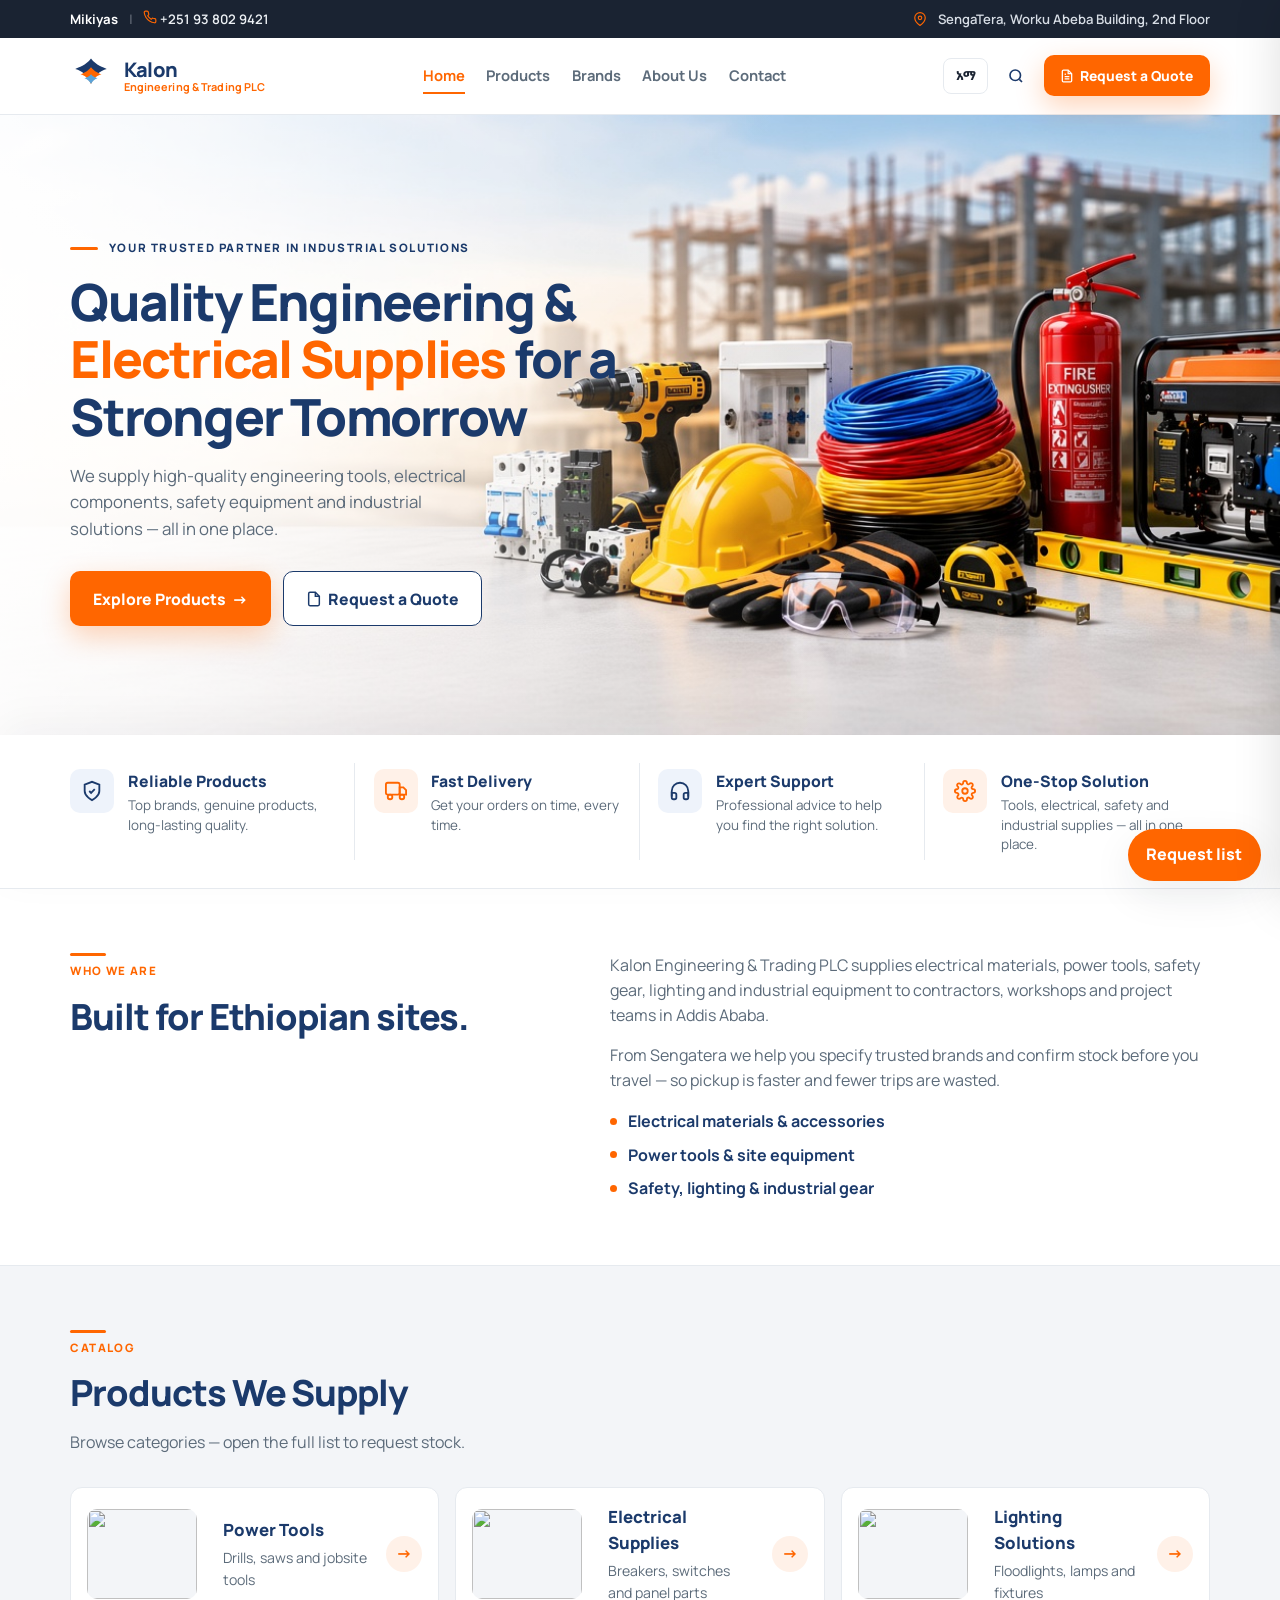
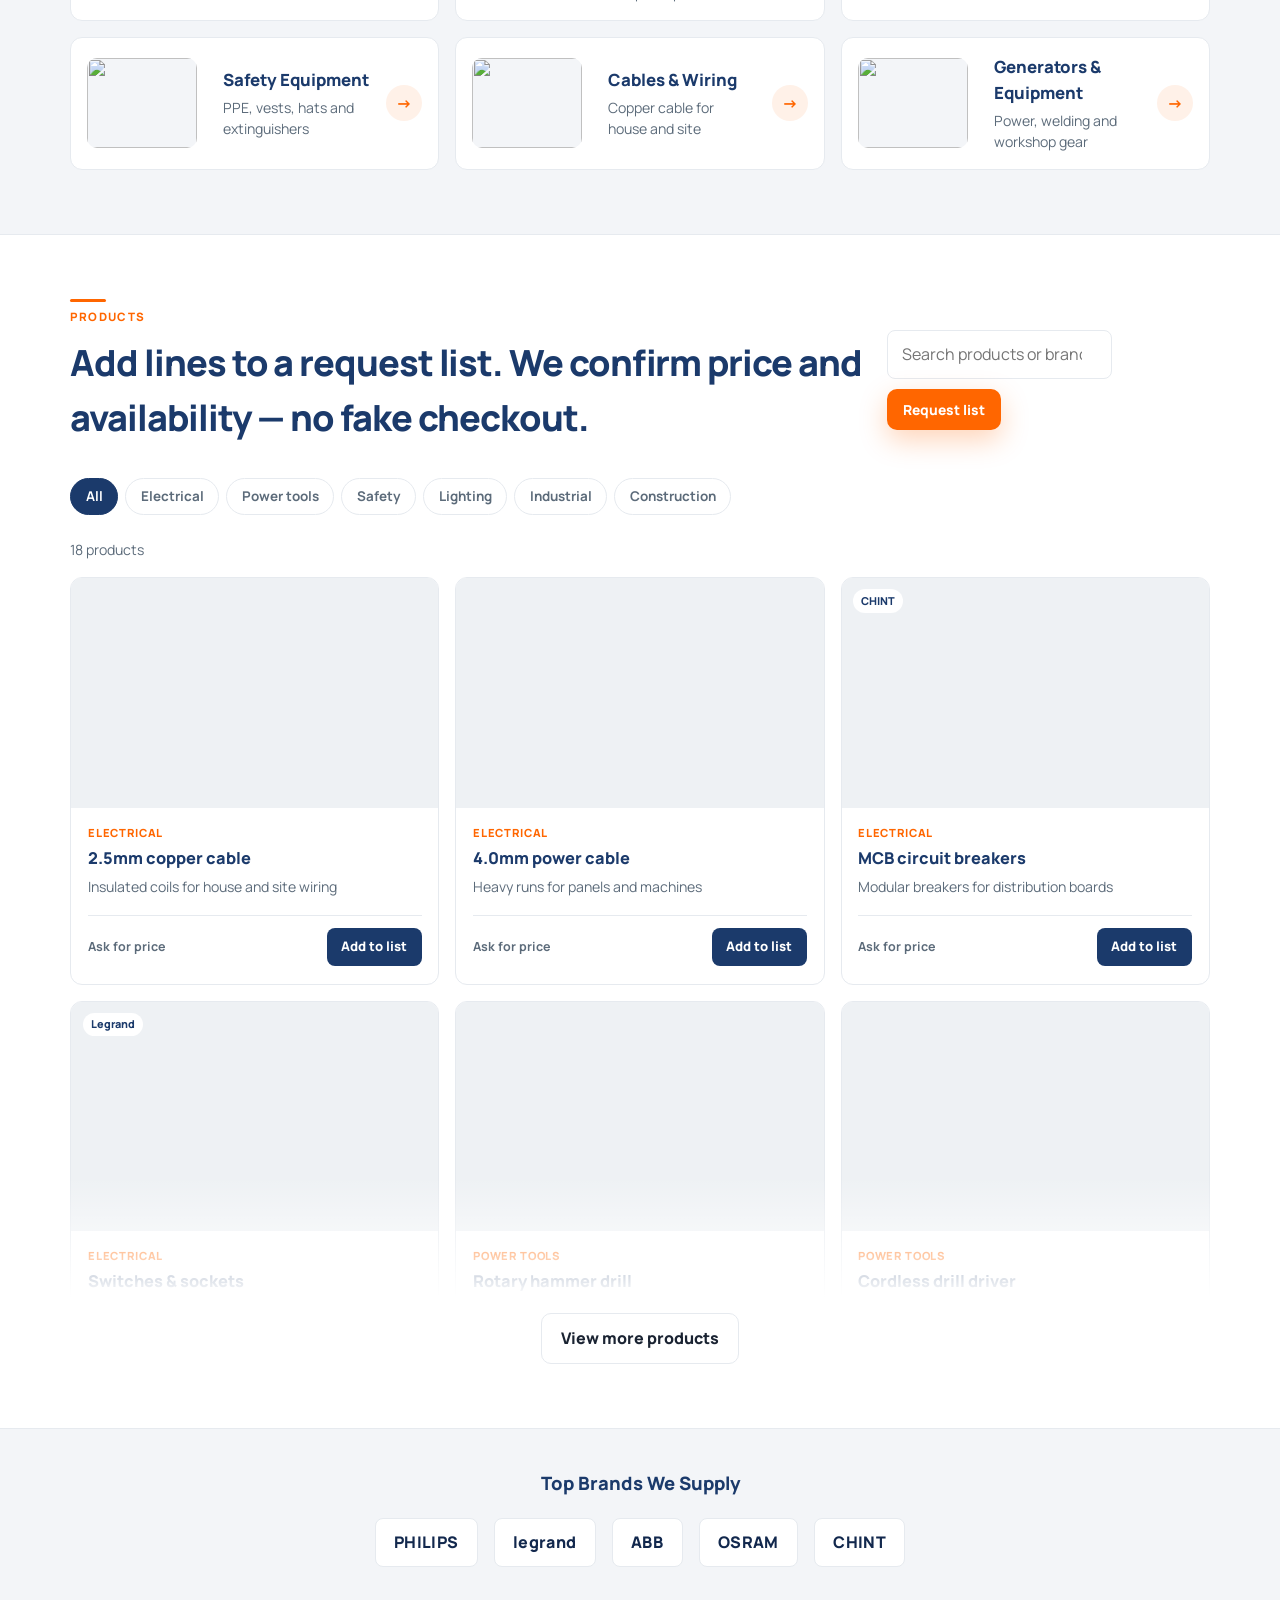
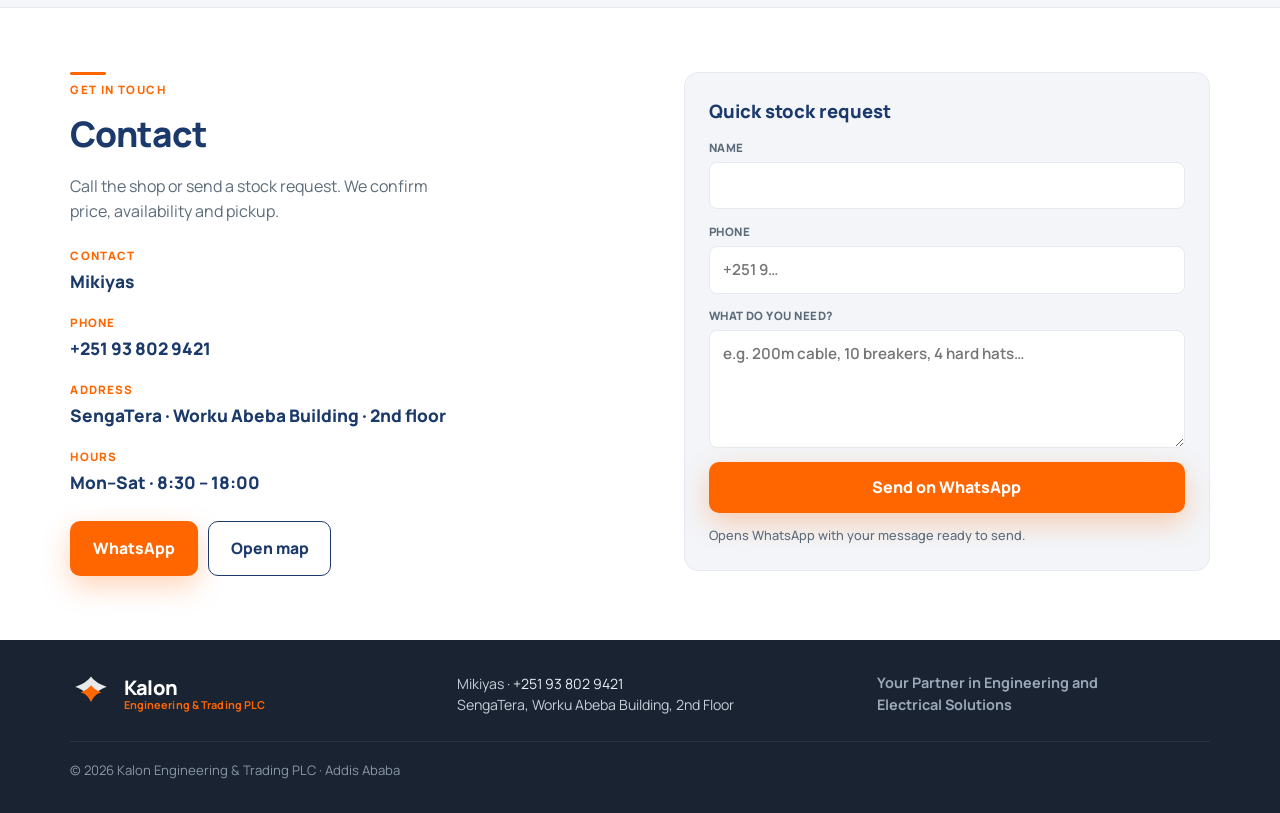
==== commit c9e58405: "Update contact to Mikiyas at +251 93 802 9421. Co-authored-by: Cursor <cursoragent@cursor.com>" ====
--- a/index.html
+++ b/index.html
@@ -16,12 +16,12 @@
   <div class="topbar">
     <div class="shell topbar-inner">
       <div class="topbar-phones">
-        <a href="tel:+251911653468">
+        <span class="topbar-name">Mikiyas</span>
+        <span class="topbar-sep" aria-hidden="true">|</span>
+        <a href="tel:+251938029421">
           <svg width="14" height="14" viewBox="0 0 24 24" fill="none" stroke="currentColor" stroke-width="2" aria-hidden="true"><path d="M22 16.92v3a2 2 0 0 1-2.18 2 19.8 19.8 0 0 1-8.63-3.07 19.5 19.5 0 0 1-6-6A19.8 19.8 0 0 1 2.12 4.18 2 2 0 0 1 4.11 2h3a2 2 0 0 1 2 1.72c.13.98.35 1.94.66 2.87a2 2 0 0 1-.45 2.11L8.09 9.91a16 16 0 0 0 6 6l1.21-1.23a2 2 0 0 1 2.11-.45c.93.31 1.89.53 2.87.66A2 2 0 0 1 22 16.92z"/></svg>
-          +251 911 65 34 68
+          +251 93 802 9421
         </a>
-        <span class="topbar-sep" aria-hidden="true">|</span>
-        <a href="tel:+251921941111">+251 921 94 11 11</a>
       </div>
       <div class="topbar-address">
         <svg width="14" height="14" viewBox="0 0 24 24" fill="none" stroke="currentColor" stroke-width="2" aria-hidden="true"><path d="M21 10c0 7-9 13-9 13s-9-6-9-13a9 9 0 0 1 18 0z"/><circle cx="12" cy="10" r="3"/></svg>
@@ -284,9 +284,12 @@
           <p style="color:var(--muted);max-width:40ch;margin-bottom:0.5rem" data-i18n="pageContactLead">Call the shop or send a stock request. We confirm price, availability and pickup.</p>
           <ul class="contact-details">
             <li>
+              <span data-i18n="contactNameLabel">Contact</span>
+              <p>Mikiyas</p>
+            </li>
+            <li>
               <span data-i18n="contactPhoneLabel">Phone</span>
-              <a href="tel:+251911653468">+251 911 65 34 68</a>
-              <a href="tel:+251921941111">+251 921 94 11 11</a>
+              <a href="tel:+251938029421">+251 93 802 9421</a>
             </li>
             <li>
               <span data-i18n="contactAddressLabel">Address</span>
@@ -298,7 +301,7 @@
             </li>
           </ul>
           <div class="contact-actions">
-            <a class="btn btn-orange btn-lg" href="https://wa.me/251911653468" target="_blank" rel="noopener noreferrer" data-i18n="ctaWa">WhatsApp</a>
+            <a class="btn btn-orange btn-lg" href="https://wa.me/251938029421" target="_blank" rel="noopener noreferrer" data-i18n="ctaWa">WhatsApp</a>
             <a class="btn btn-outline btn-lg" href="https://maps.google.com/?q=Sengatera+Worku+Abeba+Building+Addis+Ababa" target="_blank" rel="noopener noreferrer" data-i18n="ctaMap">Open map</a>
           </div>
         </div>
@@ -328,7 +331,7 @@
           </span>
         </div>
         <div class="footer-meta">
-          <p><a href="tel:+251911653468">+251 911 65 34 68</a> · <a href="tel:+251921941111">+251 921 94 11 11</a></p>
+          <p>Mikiyas · <a href="tel:+251938029421">+251 93 802 9421</a></p>
           <p data-i18n="topAddress">SengaTera, Worku Abeba Building, 2nd Floor</p>
         </div>
         <p class="footer-tag" data-i18n="footerTag">Your Partner in Engineering and Electrical Solutions</p>
@@ -372,8 +375,8 @@
   </button>
   <div class="sticky-bar">
     <button type="button" id="stickyOrder"><span data-i18n="stickyList">List</span> <span id="stickyCount"></span></button>
-    <a href="https://wa.me/251911653468" target="_blank" rel="noopener noreferrer" data-i18n="stickyWa">WhatsApp</a>
-    <a href="tel:+251911653468" data-i18n="stickyCall">Call</a>
+    <a href="https://wa.me/251938029421" target="_blank" rel="noopener noreferrer" data-i18n="stickyWa">WhatsApp</a>
+    <a href="tel:+251938029421" data-i18n="stickyCall">Call</a>
   </div>
   <div class="toast" id="toast" hidden role="status"></div>
   <script src="js/main.js"></script>
--- a/css/styles.css
+++ b/css/styles.css
@@ -80,6 +80,7 @@
   display: flex; flex-wrap: wrap; align-items: center; gap: 0.35rem 0.65rem;
 }
 .topbar-sep { opacity: 0.35; }
+.topbar-name { color: #fff; font-weight: 700; }
 .topbar svg { flex: 0 0 auto; color: var(--orange); }
 .icon-btn {
   display: grid; place-items: center; width: 40px; height: 40px;
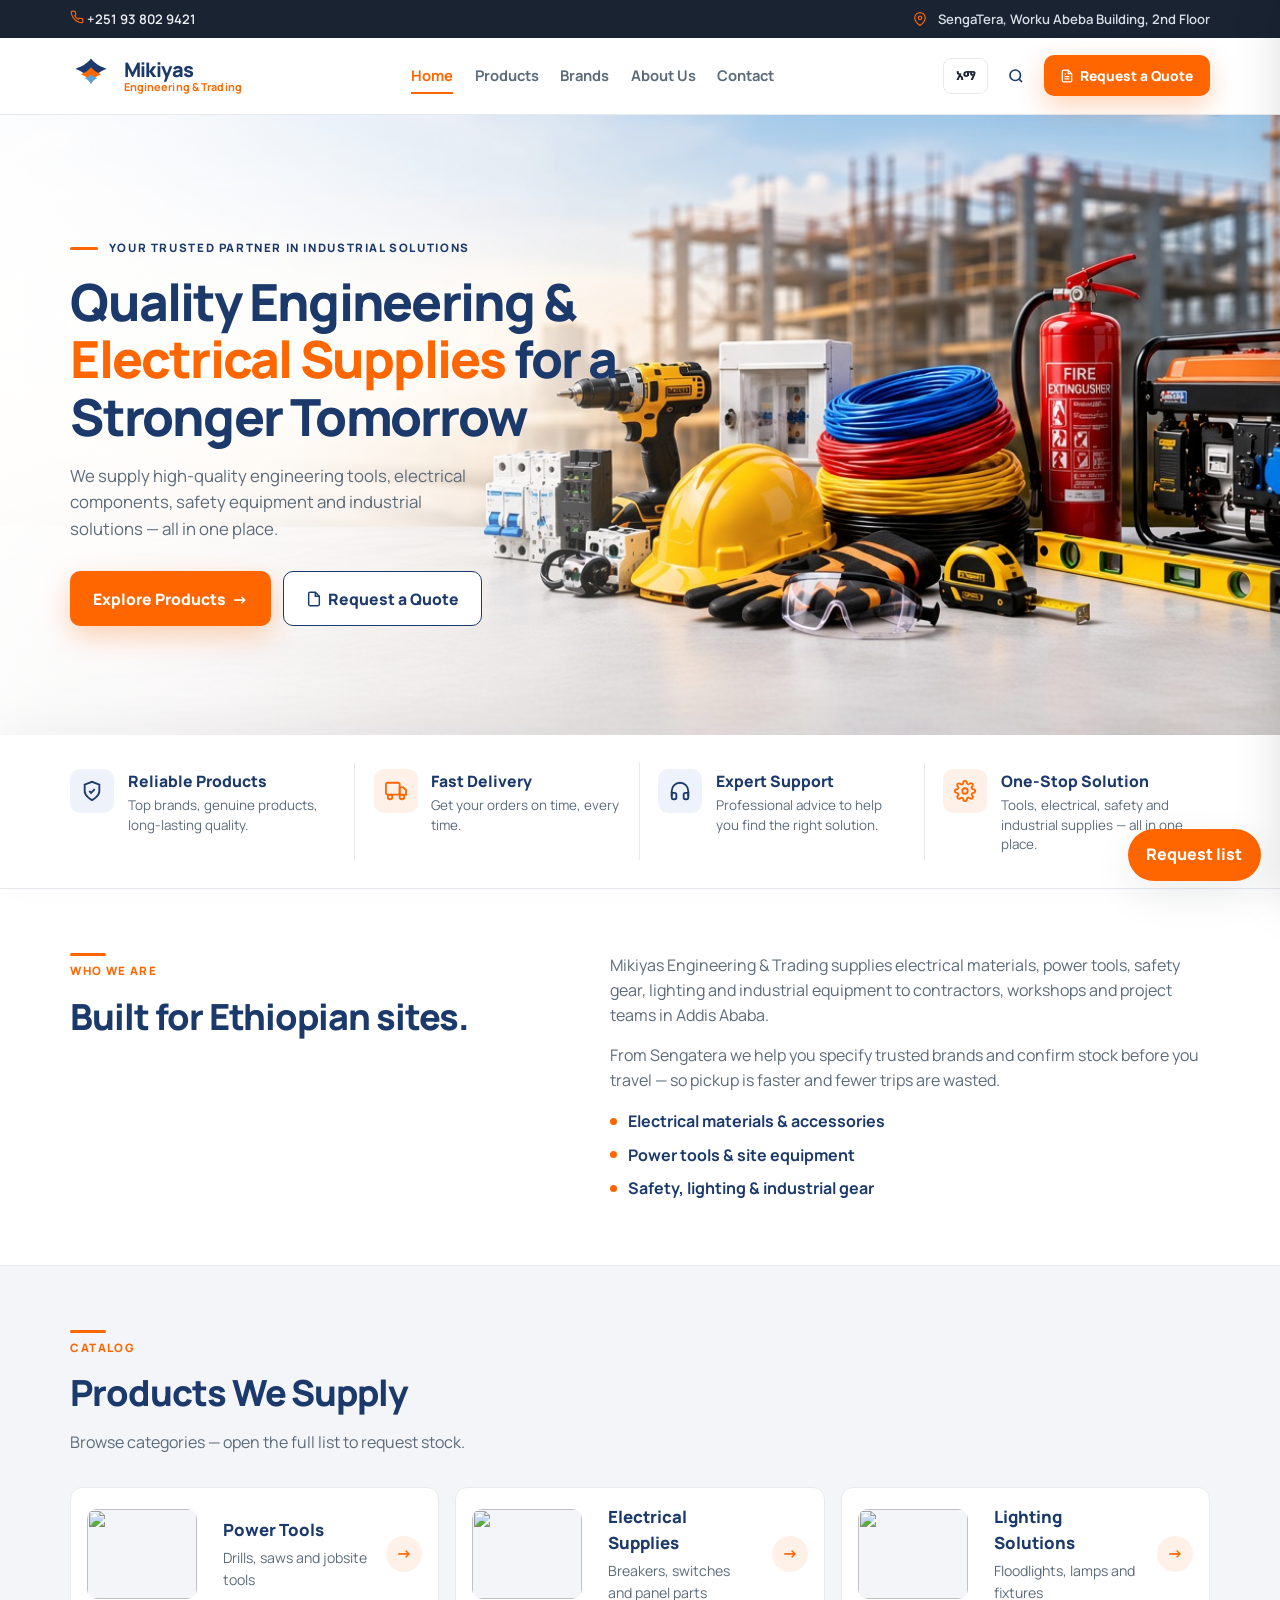
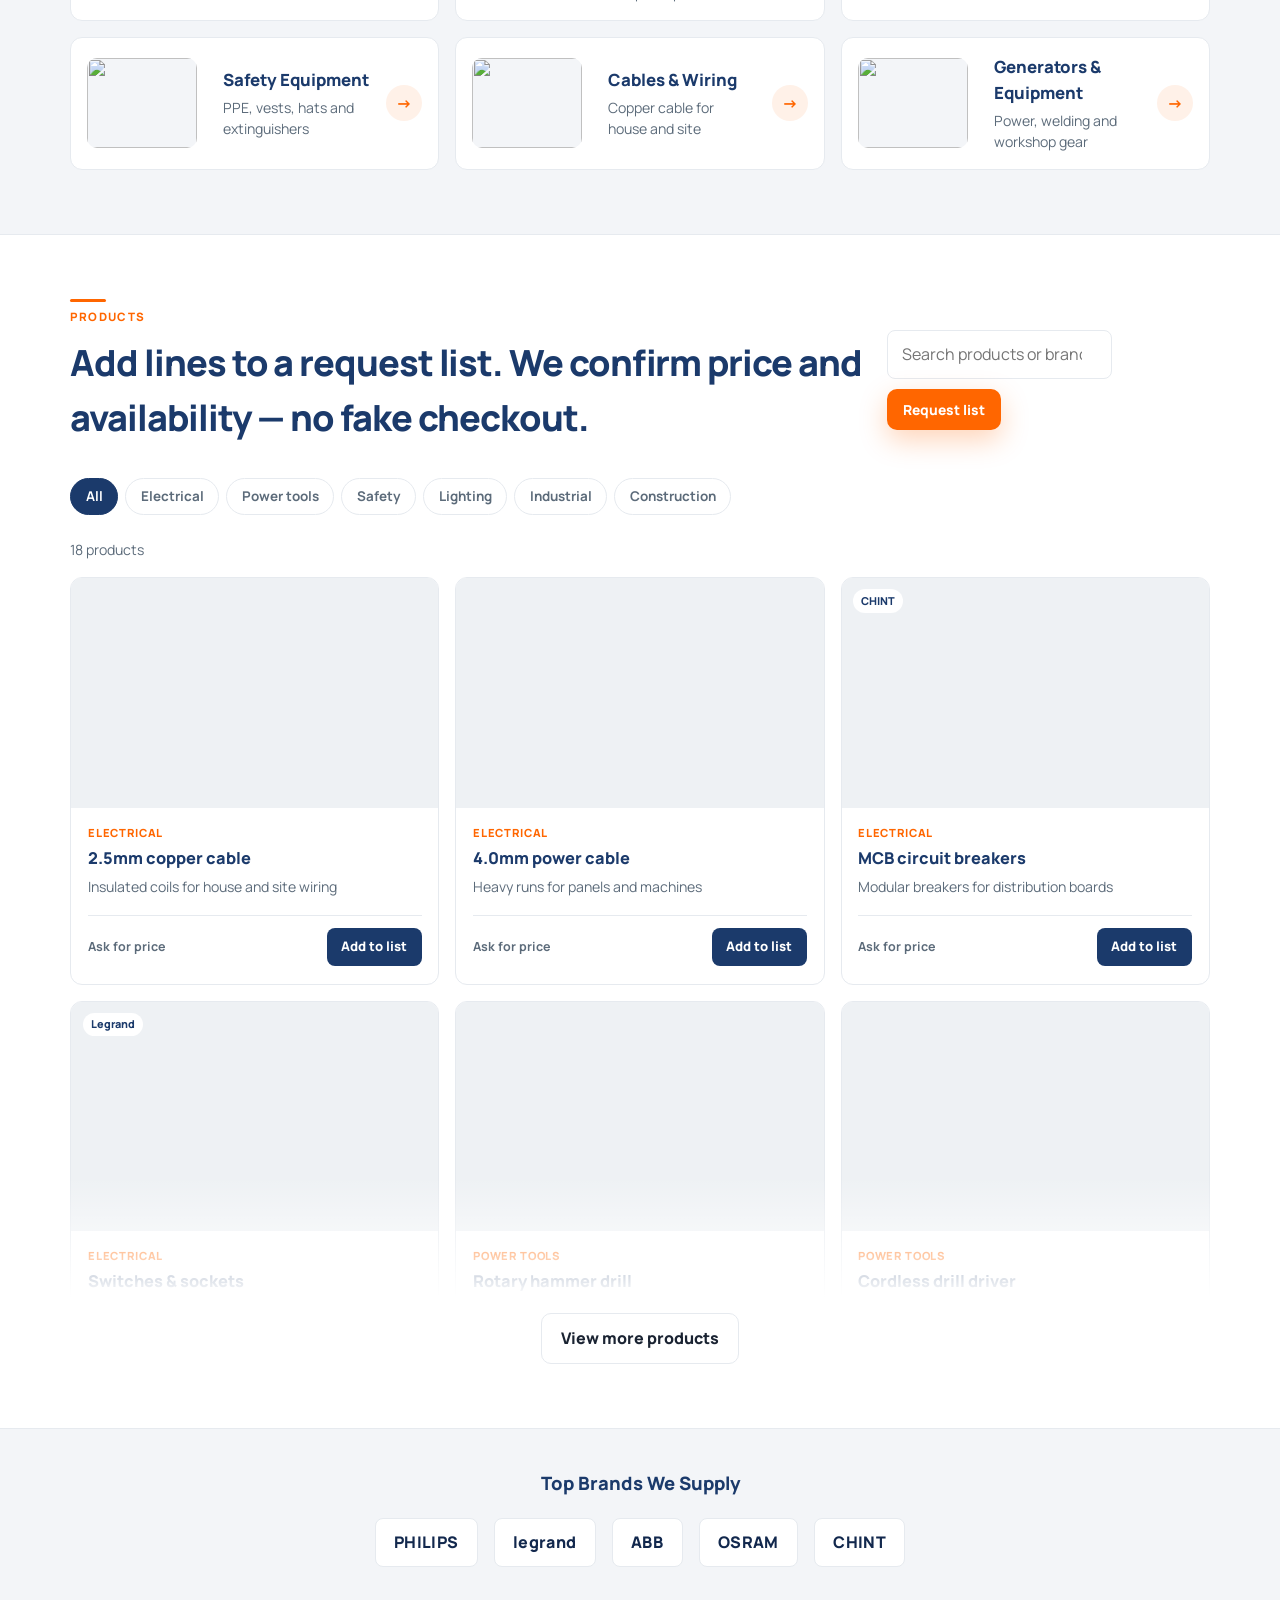
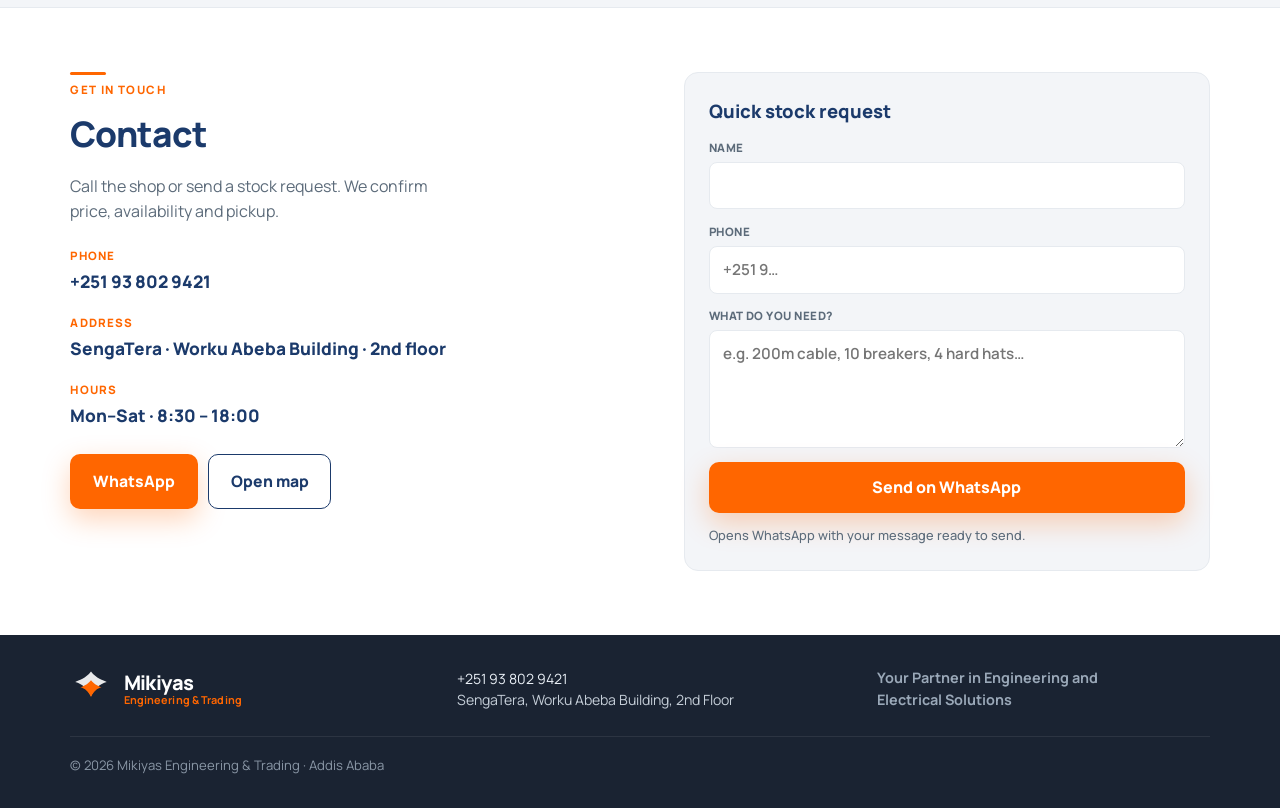
==== commit 18eb298b: "Present Mikiyas as the customer-facing trading brand. Co-authored-by: Cursor <cursoragent@cursor.com" ====
--- a/index.html
+++ b/index.html
@@ -3,7 +3,7 @@
 <head>
   <meta charset="UTF-8" />
   <meta name="viewport" content="width=device-width, initial-scale=1, viewport-fit=cover" />
-  <title>Kalon Engineering &amp; Trading PLC — Addis Ababa</title>
+  <title>Mikiyas Engineering &amp; Trading — Addis Ababa</title>
   <meta name="description" content="Quality engineering & electrical supplies in Sengatera, Addis Ababa. Tools, cables, safety, lighting and industrial equipment." />
   <link rel="preconnect" href="https://fonts.googleapis.com" />
   <link rel="preconnect" href="https://fonts.gstatic.com" crossorigin />
@@ -16,8 +16,6 @@
   <div class="topbar">
     <div class="shell topbar-inner">
       <div class="topbar-phones">
-        <span class="topbar-name">Mikiyas</span>
-        <span class="topbar-sep" aria-hidden="true">|</span>
         <a href="tel:+251938029421">
           <svg width="14" height="14" viewBox="0 0 24 24" fill="none" stroke="currentColor" stroke-width="2" aria-hidden="true"><path d="M22 16.92v3a2 2 0 0 1-2.18 2 19.8 19.8 0 0 1-8.63-3.07 19.5 19.5 0 0 1-6-6A19.8 19.8 0 0 1 2.12 4.18 2 2 0 0 1 4.11 2h3a2 2 0 0 1 2 1.72c.13.98.35 1.94.66 2.87a2 2 0 0 1-.45 2.11L8.09 9.91a16 16 0 0 0 6 6l1.21-1.23a2 2 0 0 1 2.11-.45c.93.31 1.89.53 2.87.66A2 2 0 0 1 22 16.92z"/></svg>
           +251 93 802 9421
@@ -39,8 +37,8 @@
           <path fill="#5ba4d9" d="M24 22c-2.5 3-5.5 4-7.5 4.5 3 .8 5.5 3 7.5 6.5 2-3.5 4.5-5.7 7.5-6.5-2-.5-5-1.5-7.5-4.5z"/>
         </svg>
         <span class="brand-text">
-          <span class="brand-name" data-i18n="brandName">Kalon</span>
-          <span class="brand-sub" data-i18n="logoSub">Engineering &amp; Trading PLC</span>
+          <span class="brand-name" data-i18n="brandName">Mikiyas</span>
+          <span class="brand-sub" data-i18n="logoSub">Engineering &amp; Trading</span>
         </span>
       </a>
       <nav class="nav-desktop" aria-label="Primary">
@@ -99,7 +97,7 @@
     </section>
 
     <!-- VALUES -->
-    <section class="values values-split" aria-label="Why Kalon">
+    <section class="values values-split" aria-label="Why Mikiyas">
       <div class="shell values-row">
         <div class="value-item">
           <div class="value-icon" aria-hidden="true">
@@ -148,7 +146,7 @@
           <h2 data-i18n="aboutTitle">Built for Ethiopian sites.</h2>
         </div>
         <div class="about-copy">
-          <p data-i18n="aboutP1">Kalon Engineering &amp; Trading PLC supplies electrical materials, power tools, safety gear, lighting and industrial equipment to contractors, workshops and project teams in Addis Ababa.</p>
+          <p data-i18n="aboutP1">Mikiyas Engineering &amp; Trading supplies electrical materials, power tools, safety gear, lighting and industrial equipment to contractors, workshops and project teams in Addis Ababa.</p>
           <p data-i18n="aboutP2">From Sengatera we help you specify trusted brands and confirm stock before you travel — so pickup is faster and fewer trips are wasted.</p>
           <ul class="about-points">
             <li data-i18n="aboutPoint1">Electrical materials &amp; accessories</li>
@@ -283,10 +281,6 @@
           <h2 style="font-size:clamp(1.6rem,3vw,2.2rem);font-weight:800;color:var(--navy);letter-spacing:-0.03em;margin-bottom:0.75rem" data-i18n="pageContactTitle">Contact</h2>
           <p style="color:var(--muted);max-width:40ch;margin-bottom:0.5rem" data-i18n="pageContactLead">Call the shop or send a stock request. We confirm price, availability and pickup.</p>
           <ul class="contact-details">
-            <li>
-              <span data-i18n="contactNameLabel">Contact</span>
-              <p>Mikiyas</p>
-            </li>
             <li>
               <span data-i18n="contactPhoneLabel">Phone</span>
               <a href="tel:+251938029421">+251 93 802 9421</a>
@@ -326,17 +320,17 @@
             <path fill="#ff6600" d="M24 14c-4 5-9 7-12 8 5 1 9 5 12 11 3-6 7-10 12-11-3-1-8-3-12-8z"/>
           </svg>
           <span class="brand-text">
-            <span class="brand-name" data-i18n="brandName">Kalon</span>
-            <span class="brand-sub" data-i18n="logoSub">Engineering &amp; Trading PLC</span>
+            <span class="brand-name" data-i18n="brandName">Mikiyas</span>
+            <span class="brand-sub" data-i18n="logoSub">Engineering &amp; Trading</span>
           </span>
         </div>
         <div class="footer-meta">
-          <p>Mikiyas · <a href="tel:+251938029421">+251 93 802 9421</a></p>
+          <p><a href="tel:+251938029421">+251 93 802 9421</a></p>
           <p data-i18n="topAddress">SengaTera, Worku Abeba Building, 2nd Floor</p>
         </div>
         <p class="footer-tag" data-i18n="footerTag">Your Partner in Engineering and Electrical Solutions</p>
       </div>
-      <p class="footer-copy" data-i18n="footerLegal">© <span id="year"></span> Kalon Engineering &amp; Trading PLC · Addis Ababa</p>
+      <p class="footer-copy" data-i18n="footerLegal">© <span id="year"></span> Mikiyas Engineering &amp; Trading · Addis Ababa</p>
     </div>
   </footer>
 
@@ -363,7 +357,7 @@
       <p class="confirm-id-label" data-i18n="confirmIdLabel">Request ID</p>
       <p class="confirm-id" id="confirmId">K—</p>
       <h2 data-i18n="confirmTitle">Request ready</h2>
-      <p class="confirm-copy" data-i18n="confirmCopy">WhatsApp opened with your list. Kalon will confirm price and pickup.</p>
+      <p class="confirm-copy" data-i18n="confirmCopy">WhatsApp opened with your list. Mikiyas will confirm price and pickup.</p>
       <button type="button" class="btn btn-orange btn-block" id="confirmClose" data-i18n="confirmDone">Close</button>
       <button type="button" class="btn btn-ghost btn-block" id="confirmAgain" data-i18n="confirmAgain">New list</button>
     </div>
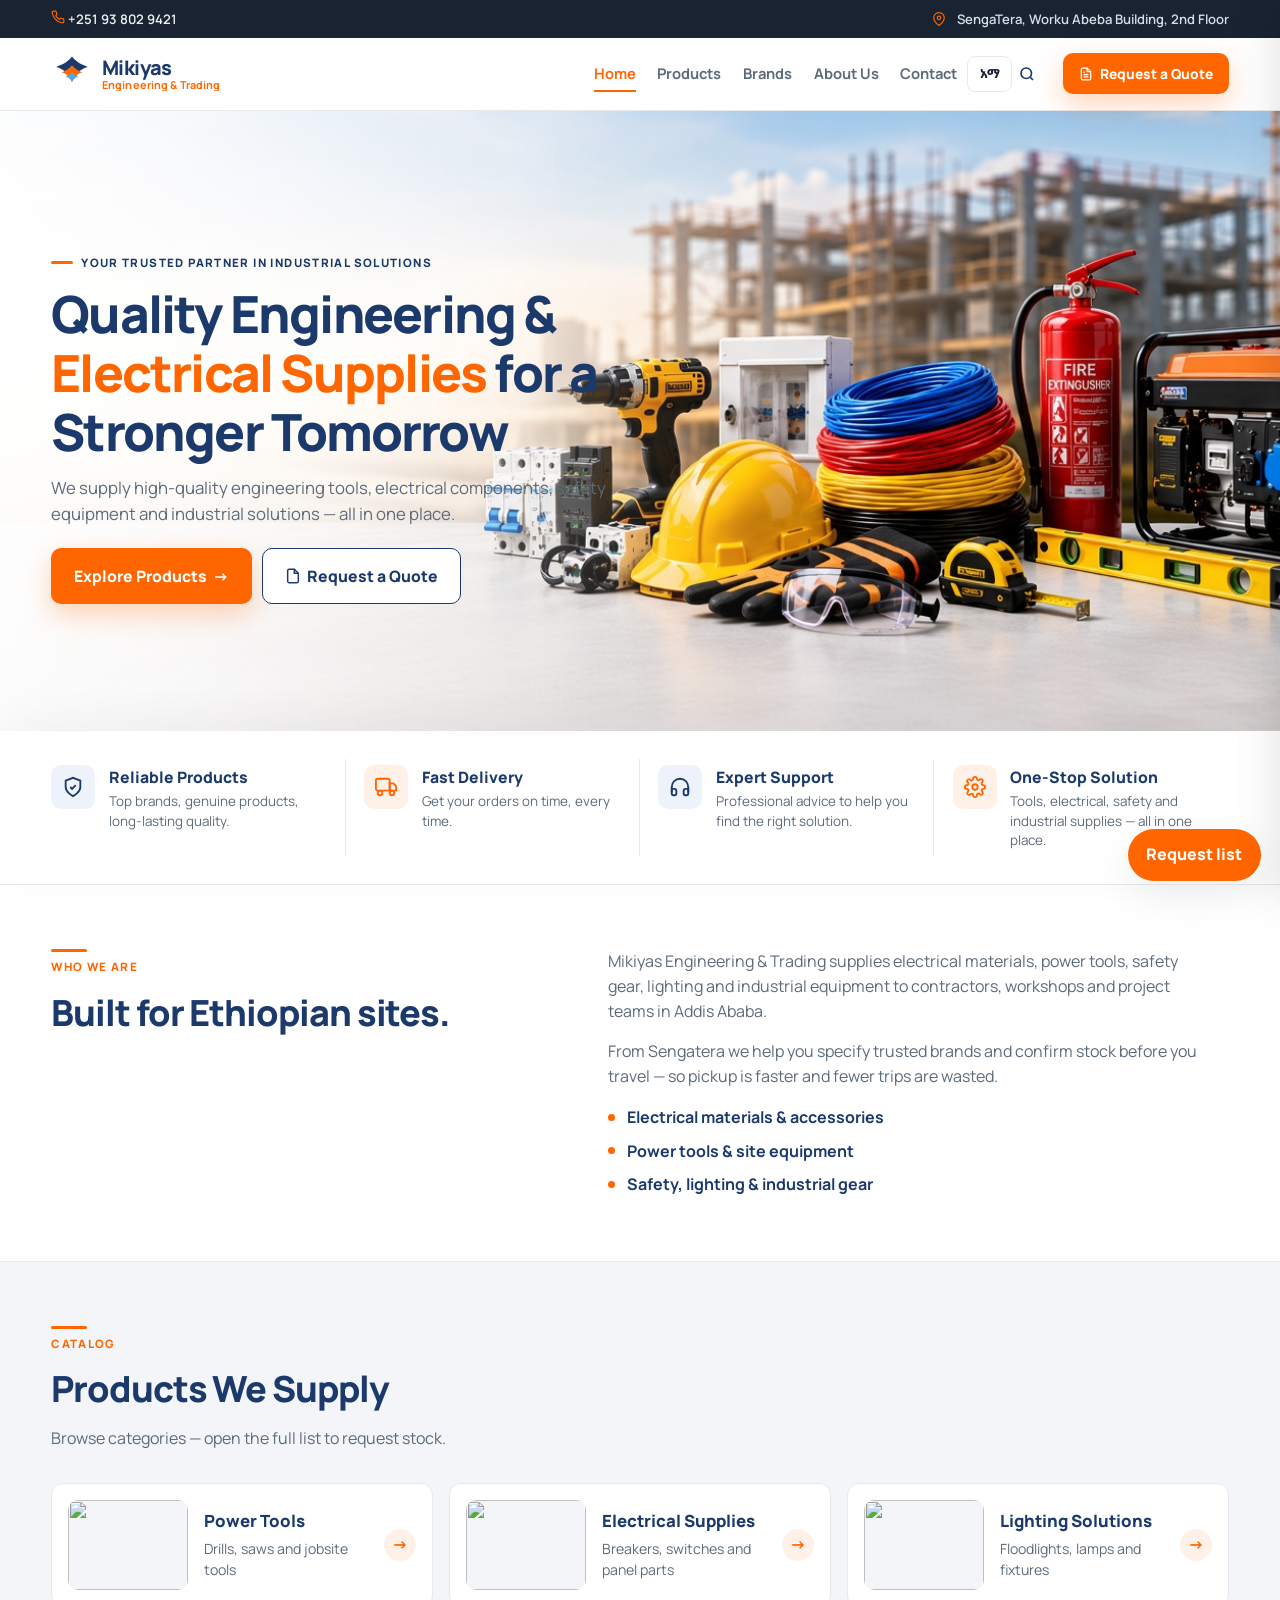
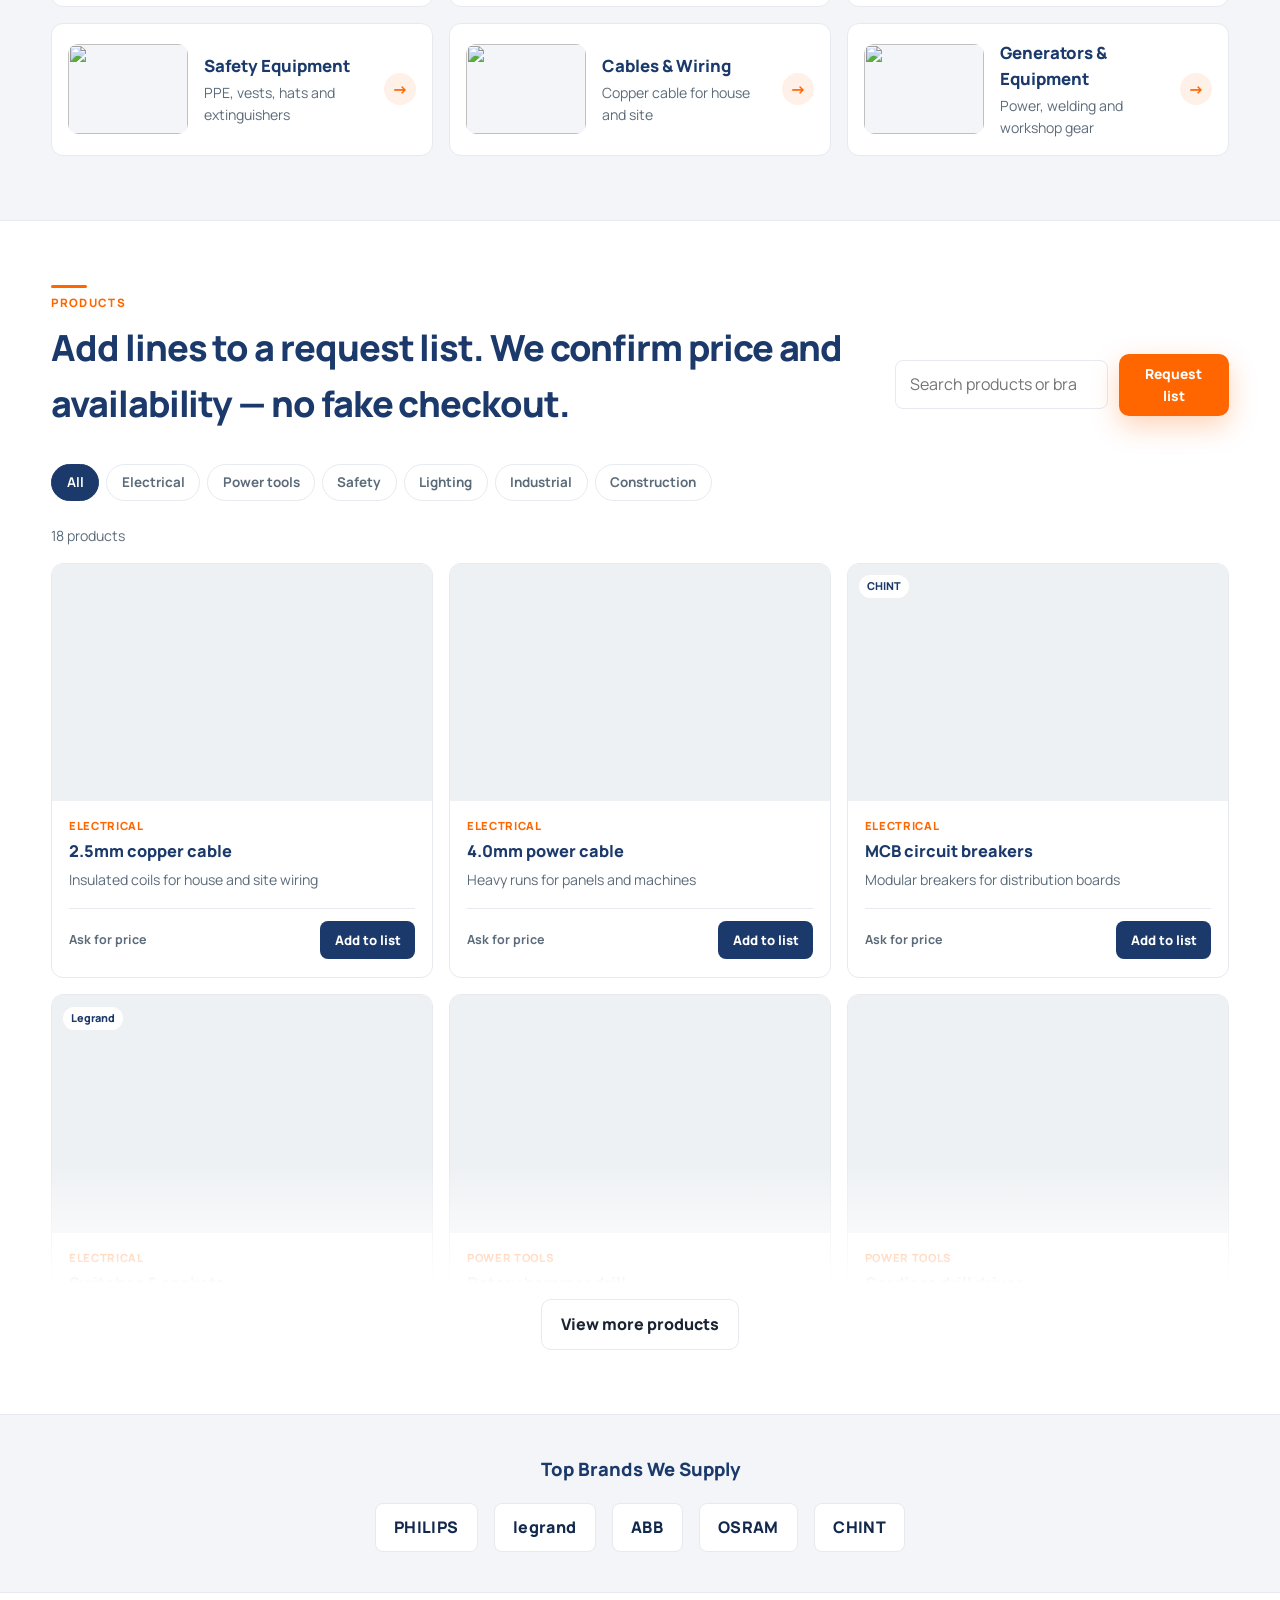
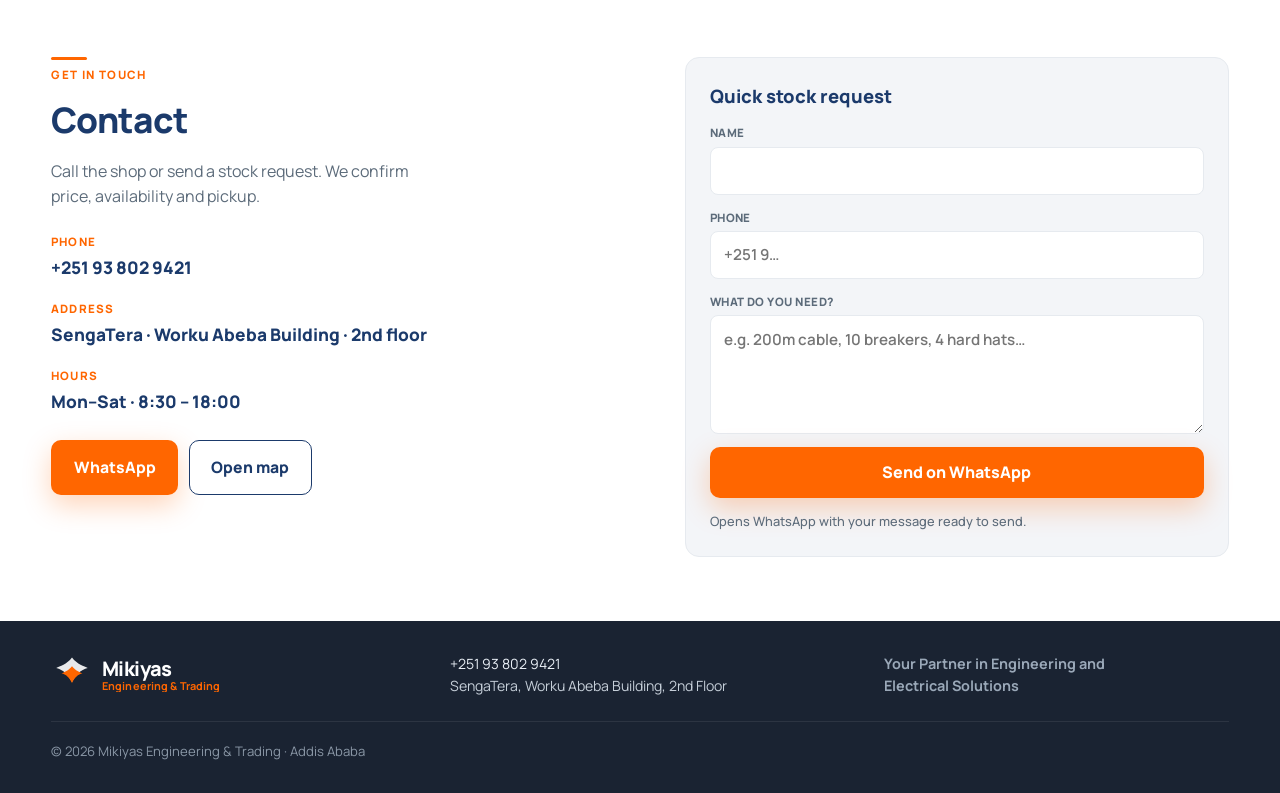
==== commit e17d76f6: "Improve mobile layout for header, hero, and catalog. Co-authored-by: Cursor <cursoragent@cursor.com>" ====
--- a/index.html
+++ b/index.html
@@ -53,7 +53,7 @@
         <a class="icon-btn" href="#products" aria-label="Search products">
           <svg width="18" height="18" viewBox="0 0 24 24" fill="none" stroke="currentColor" stroke-width="2.2" aria-hidden="true"><circle cx="11" cy="11" r="7"/><path d="m20 20-3.5-3.5"/></svg>
         </a>
-        <a class="btn btn-orange btn-sm" href="#contact">
+        <a class="btn btn-orange btn-sm btn-quote-header" href="#contact">
           <svg width="14" height="14" viewBox="0 0 24 24" fill="none" stroke="currentColor" stroke-width="2.2" aria-hidden="true"><path d="M14 2H6a2 2 0 0 0-2 2v16a2 2 0 0 0 2 2h12a2 2 0 0 0 2-2V8z"/><path d="M14 2v6h6M16 13H8M16 17H8M10 9H8"/></svg>
           <span data-i18n="navQuote">Request a Quote</span>
         </a>
--- a/css/styles.css
+++ b/css/styles.css
@@ -11,8 +11,9 @@
   --line: #e6eaef;
   --bg: #f3f5f8;
   --white: #ffffff;
-  --header-h: 76px;
-  --page-pad: clamp(1.5rem, 5.5vw, 4.5rem);
+  --header-h: 64px;
+  --sticky-h: 56px;
+  --page-pad: clamp(1rem, 4vw, 4.5rem);
   --font: "Manrope", "Noto Sans Ethiopic", system-ui, sans-serif;
   --ease: cubic-bezier(0.22, 1, 0.36, 1);
   --radius: 12px;
@@ -97,20 +98,21 @@
 }
 .header-bar {
   display: flex; align-items: center; justify-content: space-between;
-  gap: 1rem; min-height: var(--header-h);
+  gap: 0.65rem; min-height: var(--header-h);
 }
 .brand {
-  display: flex; align-items: center; gap: 0.7rem; min-width: 0;
+  display: flex; align-items: center; gap: 0.55rem; min-width: 0; flex: 1;
 }
 .brand-mark {
-  width: 42px; height: 42px; flex: 0 0 auto;
-}
-.brand-text { display: flex; flex-direction: column; line-height: 1.1; }
+  width: 36px; height: 36px; flex: 0 0 auto;
+}
+.brand-text { display: flex; flex-direction: column; line-height: 1.1; min-width: 0; }
 .brand-name {
-  font-weight: 800; font-size: 1.25rem; letter-spacing: -0.03em; color: var(--navy);
+  font-weight: 800; font-size: 1.1rem; letter-spacing: -0.03em; color: var(--navy);
 }
 .brand-sub {
-  font-size: 0.68rem; font-weight: 700; color: var(--orange); letter-spacing: 0.01em;
+  font-size: 0.62rem; font-weight: 700; color: var(--orange); letter-spacing: 0.01em;
+  white-space: nowrap; overflow: hidden; text-overflow: ellipsis;
 }
 
 .nav-desktop { display: none; gap: 1.35rem; align-items: center; }
@@ -121,7 +123,7 @@
 .nav-desktop a:hover { color: var(--navy); }
 .nav-desktop a.is-active { color: var(--orange); border-bottom-color: var(--orange); }
 
-.header-actions { display: flex; align-items: center; gap: 0.5rem; }
+.header-actions { display: flex; align-items: center; gap: 0.35rem; flex: 0 0 auto; }
 .lang-toggle {
   border: 1px solid var(--line); background: #fff; font-weight: 800;
   font-size: 0.78rem; padding: 0.45rem 0.7rem; border-radius: 8px; cursor: pointer;
@@ -137,7 +139,8 @@
 .menu-btn[aria-expanded="true"] span:last-child { transform: translateY(-3.5px) rotate(-45deg); }
 .menu-btn span { transition: 0.2s; }
 .nav-mobile {
-  display: flex; flex-direction: column; padding: 0.4rem 1rem 1.1rem;
+  display: flex; flex-direction: column;
+  padding: 0.4rem var(--page-pad) 1.1rem;
   border-top: 1px solid var(--line); background: #fff;
 }
 .nav-mobile[hidden] { display: none; }
@@ -187,7 +190,7 @@
 /* Home hero — photo banner matching mock */
 .hero-banner {
   position: relative;
-  min-height: clamp(420px, 68vh, 620px);
+  min-height: auto;
   display: flex;
   align-items: center;
   overflow: hidden;
@@ -200,46 +203,46 @@
 }
 .hero-banner-fade {
   position: absolute; inset: 0;
-  /* Soft read-panel only behind copy — not a solid empty left slab */
   background:
-    linear-gradient(90deg,
-      rgba(255,255,255,0.88) 0%,
-      rgba(255,255,255,0.72) 18%,
-      rgba(255,255,255,0.35) 38%,
-      rgba(255,255,255,0.08) 55%,
-      transparent 72%);
+    linear-gradient(180deg,
+      rgba(255,255,255,0.96) 0%,
+      rgba(255,255,255,0.9) 42%,
+      rgba(255,255,255,0.72) 68%,
+      rgba(255,255,255,0.35) 100%);
 }
 .hero-banner-content {
   position: relative; z-index: 1;
-  padding-block: 3.25rem 3rem;
-  /* keep .shell padding-inline — never use padding shorthand here */
+  padding-block: 2.25rem 2rem;
+  width: 100%;
 }
 .hero-banner-content > * {
-  max-width: min(36rem, 100%);
+  max-width: none;
 }
 .hero-kicker {
-  display: inline-flex; align-items: center; gap: 0.65rem;
-  font-size: 0.72rem; font-weight: 800; letter-spacing: 0.14em;
-  text-transform: uppercase; color: var(--navy); margin-bottom: 1rem;
+  display: inline-flex; align-items: center; gap: 0.5rem;
+  font-size: 0.65rem; font-weight: 800; letter-spacing: 0.08em;
+  text-transform: uppercase; color: var(--navy); margin-bottom: 0.75rem;
+  max-width: 100%;
 }
 .hero-kicker::before {
-  content: ""; width: 28px; height: 3px; background: var(--orange); border-radius: 2px; flex: 0 0 auto;
+  content: ""; width: 22px; height: 3px; background: var(--orange); border-radius: 2px; flex: 0 0 auto;
 }
 .hero-banner h1 {
-  font-size: clamp(2rem, 4.8vw, 3.2rem);
-  font-weight: 800; letter-spacing: -0.035em; line-height: 1.12;
-  color: var(--navy); max-width: 18ch;
+  font-size: clamp(1.65rem, 7vw, 3.2rem);
+  font-weight: 800; letter-spacing: -0.035em; line-height: 1.15;
+  color: var(--navy); max-width: none;
 }
 .hero-banner h1 em {
   font-style: normal; color: var(--orange);
 }
 .hero-lead {
-  margin-top: 1.1rem; color: var(--muted); font-size: 1.05rem; max-width: 40ch;
-  line-height: 1.6;
+  margin-top: 0.9rem; color: var(--muted); font-size: 0.98rem; max-width: 40ch;
+  line-height: 1.55;
 }
 .hero-actions {
-  display: flex; flex-wrap: wrap; gap: 0.75rem; margin-top: 1.75rem;
-}
+  display: flex; flex-direction: column; gap: 0.65rem; margin-top: 1.35rem;
+}
+.hero-actions .btn { width: 100%; }
 
 .catalog-head {
   display: flex; flex-direction: column; gap: 1.25rem; max-width: none;
@@ -276,7 +279,7 @@
 .value-item span { font-size: 0.84rem; color: var(--muted); line-height: 1.45; display: block; }
 
 /* Sections */
-.section { padding: 4rem 0; }
+.section { padding: 2.75rem 0; }
 .section-head { margin-bottom: 2rem; }
 .section-kicker {
   display: inline-block; font-size: 0.72rem; font-weight: 800;
@@ -304,23 +307,23 @@
   display: grid; grid-template-columns: 1fr; gap: 1rem;
 }
 .cat-card {
-  display: grid; grid-template-columns: 110px 1fr auto;
-  gap: 1rem; align-items: center;
-  padding: 1rem; background: #fff; border: 1px solid var(--line);
+  display: grid; grid-template-columns: 72px 1fr auto;
+  gap: 0.75rem; align-items: center;
+  padding: 0.85rem; background: #fff; border: 1px solid var(--line);
   border-radius: var(--radius); transition: 0.25s var(--ease);
 }
 .cat-card:hover {
   border-color: #cfd8e6; box-shadow: var(--shadow); transform: translateY(-3px);
 }
 .cat-card img {
-  width: 110px; height: 90px; object-fit: cover; border-radius: 10px; background: var(--bg);
-}
-.cat-card h3 { font-size: 1.05rem; font-weight: 800; color: var(--navy); margin-bottom: 0.25rem; }
-.cat-card p { font-size: 0.88rem; color: var(--muted); }
+  width: 72px; height: 72px; object-fit: cover; border-radius: 10px; background: var(--bg);
+}
+.cat-card h3 { font-size: 0.98rem; font-weight: 800; color: var(--navy); margin-bottom: 0.2rem; }
+.cat-card p { font-size: 0.82rem; color: var(--muted); }
 .cat-arrow {
-  width: 36px; height: 36px; border-radius: 50%;
+  width: 32px; height: 32px; border-radius: 50%;
   background: #fff1e8; color: var(--orange);
-  display: grid; place-items: center; font-weight: 800;
+  display: grid; place-items: center; font-weight: 800; flex: 0 0 auto;
 }
 
 /* Brands strip */
@@ -366,13 +369,15 @@
 
 /* Catalog */
 .catalog-tools {
-  display: flex; flex-wrap: wrap; gap: 0.65rem; align-items: center;
-  margin-bottom: 1rem;
-}
+  display: flex; flex-direction: column; gap: 0.65rem; align-items: stretch;
+  margin-bottom: 1rem; width: 100%;
+}
+.search-wrap { width: 100%; }
 .search-wrap input {
-  width: min(100%, 280px); padding: 0.7rem 0.9rem;
+  width: 100%; padding: 0.7rem 0.9rem;
   border: 1px solid var(--line); border-radius: 8px; background: #fff; outline: 0;
 }
+.catalog-tools .btn { width: 100%; }
 .search-wrap input:focus { border-color: var(--navy); box-shadow: 0 0 0 3px rgba(27,58,107,0.12); }
 .filter-row {
   display: flex; gap: 0.45rem; overflow-x: auto; padding-bottom: 0.5rem;
@@ -466,7 +471,7 @@
 /* Footer */
 .site-footer {
   background: var(--ink); color: #c5ced8;
-  padding: 2rem 0 calc(2rem + 64px);
+  padding: 2rem 0 calc(2rem + var(--sticky-h) + env(safe-area-inset-bottom));
   margin-top: auto;
 }
 .footer-inner {
@@ -560,7 +565,7 @@
 .sticky-bar {
   position: fixed; bottom: 0; left: 0; right: 0; z-index: 60;
   display: grid; grid-template-columns: 1.15fr 1fr 0.85fr;
-  min-height: 56px; padding-bottom: env(safe-area-inset-bottom);
+  min-height: var(--sticky-h); padding-bottom: env(safe-area-inset-bottom);
   background: #fff; border-top: 1px solid var(--line);
 }
 .sticky-bar a, .sticky-bar button {
@@ -570,15 +575,109 @@
 .sticky-bar button { background: var(--orange); color: #fff; }
 .sticky-bar a:nth-child(2) { color: #0a7a75; }
 .toast {
-  position: fixed; left: 50%; bottom: calc(56px + 0.85rem);
+  position: fixed; left: 50%; bottom: calc(var(--sticky-h) + env(safe-area-inset-bottom) + 0.85rem);
   transform: translateX(-50%) translateY(8px); z-index: 100;
   background: var(--ink); color: #fff; padding: 0.7rem 1.15rem; border-radius: 999px;
   font-weight: 700; font-size: 0.88rem; opacity: 0; transition: 0.25s; pointer-events: none;
+  max-width: calc(100vw - 2rem); text-align: center;
 }
 .toast.is-show { opacity: 1; transform: translateX(-50%) translateY(0); }
 .toast[hidden] { display: none; }
 
+/* —— Phone layout —— */
+@media (max-width: 719px) {
+  :root { --header-h: 60px; }
+
+  .topbar { font-size: 0.75rem; }
+  .topbar-inner {
+    flex-direction: column;
+    align-items: flex-start;
+    gap: 0.35rem;
+    padding-block: 0.45rem;
+  }
+  .topbar-address {
+    width: 100%;
+    font-size: 0.72rem;
+    line-height: 1.35;
+  }
+  .topbar-address span { word-break: break-word; }
+
+  .icon-btn,
+  .btn-quote-header { display: none; }
+
+  .header-actions { gap: 0.4rem; }
+  .lang-toggle { padding: 0.4rem 0.55rem; }
+
+  .hero-banner-bg { background-position: 70% 30%; opacity: 0.55; }
+  .hero-banner-fade {
+    background:
+      linear-gradient(180deg,
+        rgba(255,255,255,0.97) 0%,
+        rgba(255,255,255,0.94) 55%,
+        rgba(255,255,255,0.88) 100%);
+  }
+
+  .filter-row {
+    margin-inline: calc(var(--page-pad) * -1);
+    padding-inline: var(--page-pad);
+    -webkit-overflow-scrolling: touch;
+  }
+
+  .contact-actions .btn { width: 100%; }
+  .product-wrap.is-collapsed { max-height: 980px; }
+
+  .values { padding: 1.25rem 0; }
+  .brands-strip { padding: 2rem 0; }
+  .brand-logos li { padding: 0.55rem 0.85rem; font-size: 0.85rem; }
+}
+
+@media (min-width: 480px) and (max-width: 719px) {
+  .hero-actions {
+    flex-direction: row;
+    flex-wrap: wrap;
+  }
+  .hero-actions .btn { width: auto; flex: 1 1 calc(50% - 0.35rem); }
+  .cat-card { grid-template-columns: 88px 1fr auto; }
+  .cat-card img { width: 88px; height: 72px; }
+  .values-row { grid-template-columns: 1fr 1fr; gap: 0 1rem; }
+  .value-item:nth-child(odd) { border-right: 1px solid var(--line); padding-right: 0.75rem; }
+  .value-item:nth-child(2),
+  .value-item:nth-child(4) { padding-left: 0.75rem; }
+}
+
 @media (min-width: 720px) {
+  :root { --header-h: 72px; }
+
+  .brand-mark { width: 42px; height: 42px; }
+  .brand-name { font-size: 1.25rem; }
+  .brand-sub { font-size: 0.68rem; }
+
+  .section { padding: 4rem 0; }
+
+  .hero-banner { min-height: clamp(420px, 62vh, 580px); }
+  .hero-banner-content {
+    padding-block: 4rem 3.5rem;
+  }
+  .hero-banner-content > * { max-width: min(36rem, 100%); }
+  .hero-banner h1 { max-width: 17ch; font-size: clamp(2rem, 4.8vw, 3.2rem); }
+  .hero-kicker { font-size: 0.72rem; letter-spacing: 0.12em; }
+  .hero-lead { font-size: 1.05rem; }
+  .hero-actions {
+    flex-direction: row;
+    flex-wrap: wrap;
+  }
+  .hero-actions .btn { width: auto; }
+  .hero-banner-fade {
+    background:
+      linear-gradient(90deg,
+        rgba(255,255,255,0.92) 0%,
+        rgba(255,255,255,0.78) 22%,
+        rgba(255,255,255,0.4) 45%,
+        rgba(255,255,255,0.08) 62%,
+        transparent 78%);
+  }
+  .hero-banner-bg { opacity: 1; background-position: right center; }
+
   .values-row { grid-template-columns: repeat(4, 1fr); gap: 0; }
   .value-item {
     padding: 0.35rem 1.15rem;
@@ -587,8 +686,13 @@
   }
   .value-item:first-child { padding-left: 0; }
   .value-item:last-child { border-right: 0; padding-right: 0; }
+
   .cat-grid { grid-template-columns: repeat(2, 1fr); }
-  .cat-card { grid-template-columns: 120px 1fr auto; }
+  .cat-card { grid-template-columns: 120px 1fr auto; gap: 1rem; padding: 1rem; }
+  .cat-card img { width: 120px; height: 90px; }
+  .cat-card h3 { font-size: 1.05rem; }
+  .cat-card p { font-size: 0.88rem; }
+
   .product-grid { grid-template-columns: repeat(2, 1fr); }
   .brand-grid { grid-template-columns: repeat(2, 1fr); }
   .about-grid { grid-template-columns: 1fr 1.2fr; gap: 2.5rem; }
@@ -599,14 +703,23 @@
   .catalog-head {
     flex-direction: row; align-items: flex-end; justify-content: space-between;
   }
-  .hero-banner-content { padding-block: 4.25rem 3.75rem; }
-  .hero-banner h1 { max-width: 17ch; }
+  .catalog-tools {
+    flex-direction: row;
+    align-items: center;
+    width: auto;
+  }
+  .search-wrap { width: auto; }
+  .search-wrap input { width: min(100%, 280px); }
+  .catalog-tools .btn { width: auto; }
 }
 
 @media (min-width: 900px) {
   .nav-desktop { display: flex; }
   .menu-btn { display: none; }
   .nav-mobile { display: none !important; }
+  .icon-btn,
+  .btn-quote-header { display: inline-flex; }
+
   .hero-banner { min-height: clamp(480px, 70vh, 620px); }
   .hero-banner-fade {
     background:
@@ -626,26 +739,16 @@
   .toast { bottom: 1.25rem; }
 }
 
-@media (max-width: 719px) {
-  .hero-banner-fade {
-    background:
-      linear-gradient(180deg,
-        rgba(255,255,255,0.92) 0%,
-        rgba(255,255,255,0.78) 38%,
-        rgba(255,255,255,0.4) 62%,
-        rgba(255,255,255,0.12) 100%);
-  }
-  .hero-banner-bg { background-position: 72% center; }
-  .hero-banner-content > * { max-width: none; }
-}
-
 html[lang="am"] body, html[lang="am"] .btn, html[lang="am"] .filter, html[lang="am"] .product-add {
   font-family: "Noto Sans Ethiopic", "Manrope", sans-serif;
 }
 html[lang="am"] .section-kicker, html[lang="am"] .page-hero .eyebrow, html[lang="am"] .hero-kicker {
   letter-spacing: 0.02em; text-transform: none;
 }
-html[lang="am"] .hero-banner h1 { max-width: 20ch; }
+html[lang="am"] .hero-banner h1 { max-width: none; }
+@media (min-width: 720px) {
+  html[lang="am"] .hero-banner h1 { max-width: 20ch; }
+}
 
 @media (prefers-reduced-motion: reduce) {
   *, *::before, *::after { animation: none !important; transition: none !important; }
